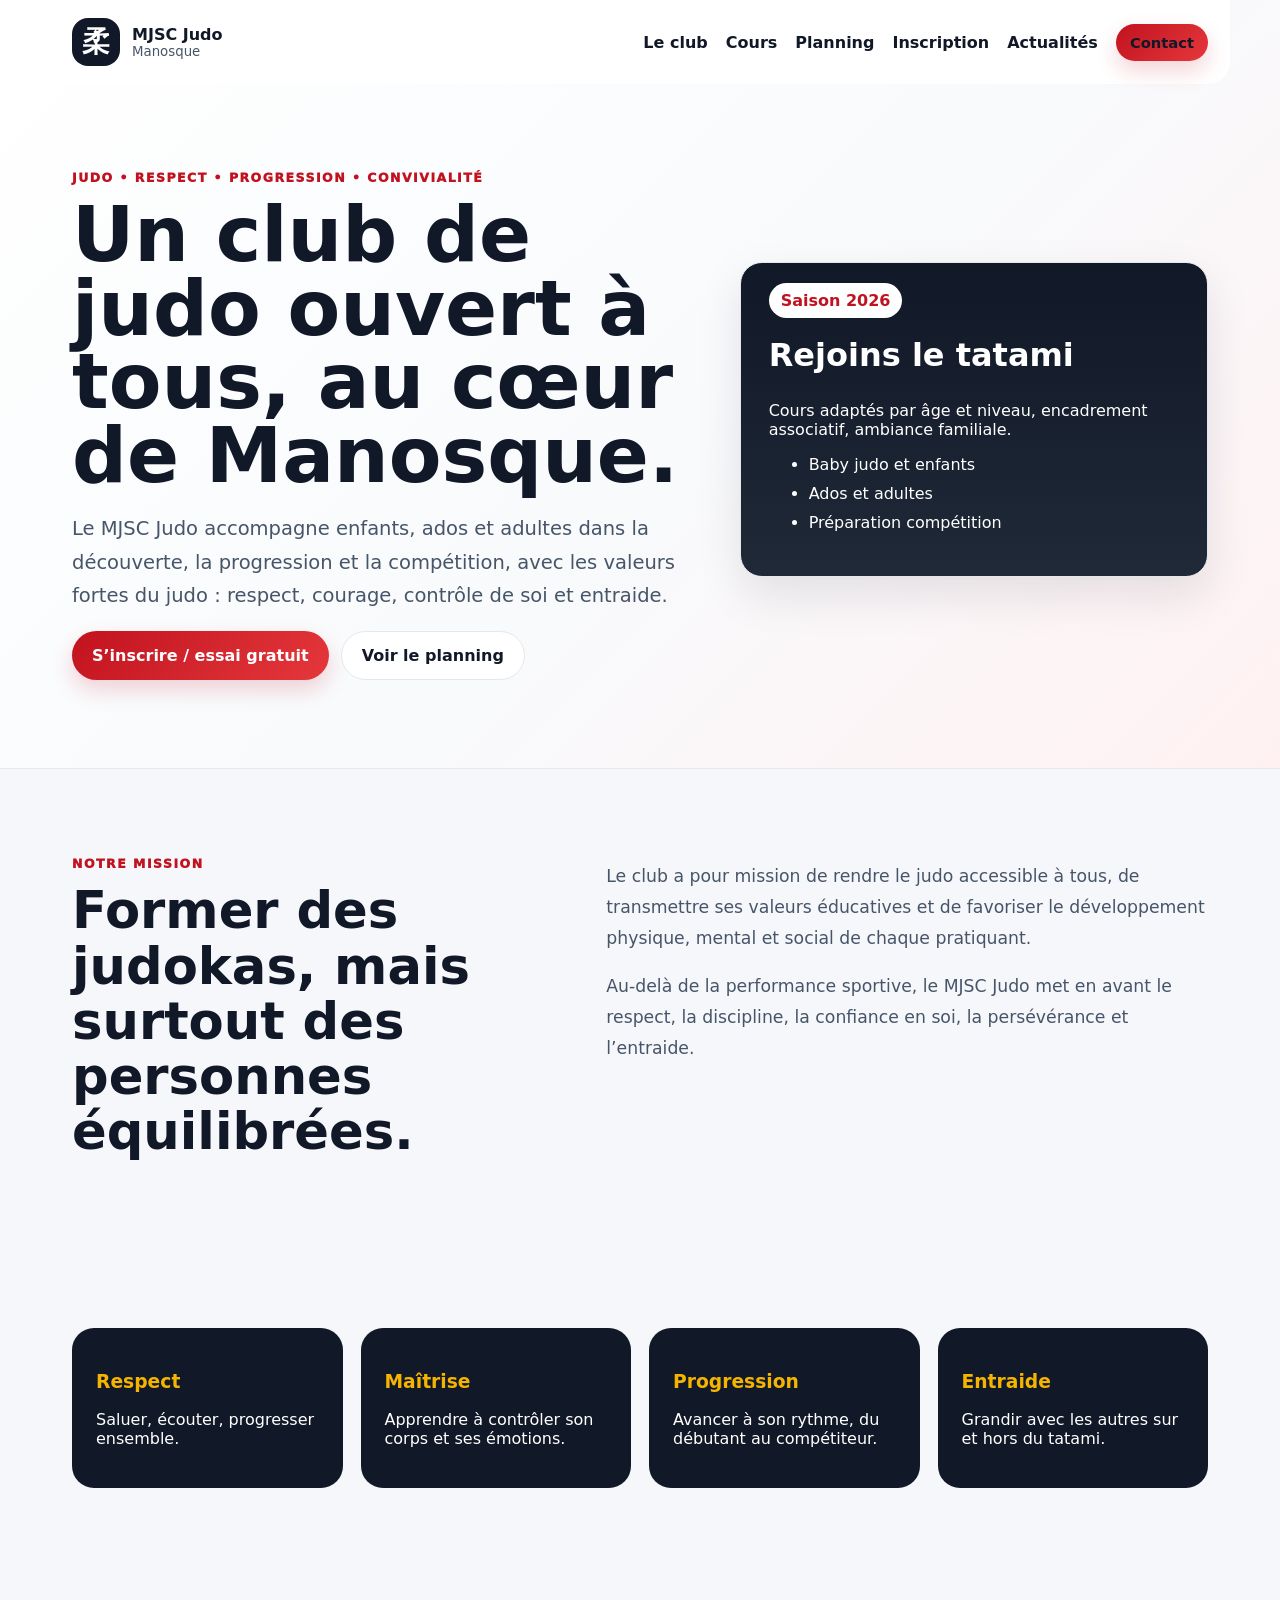
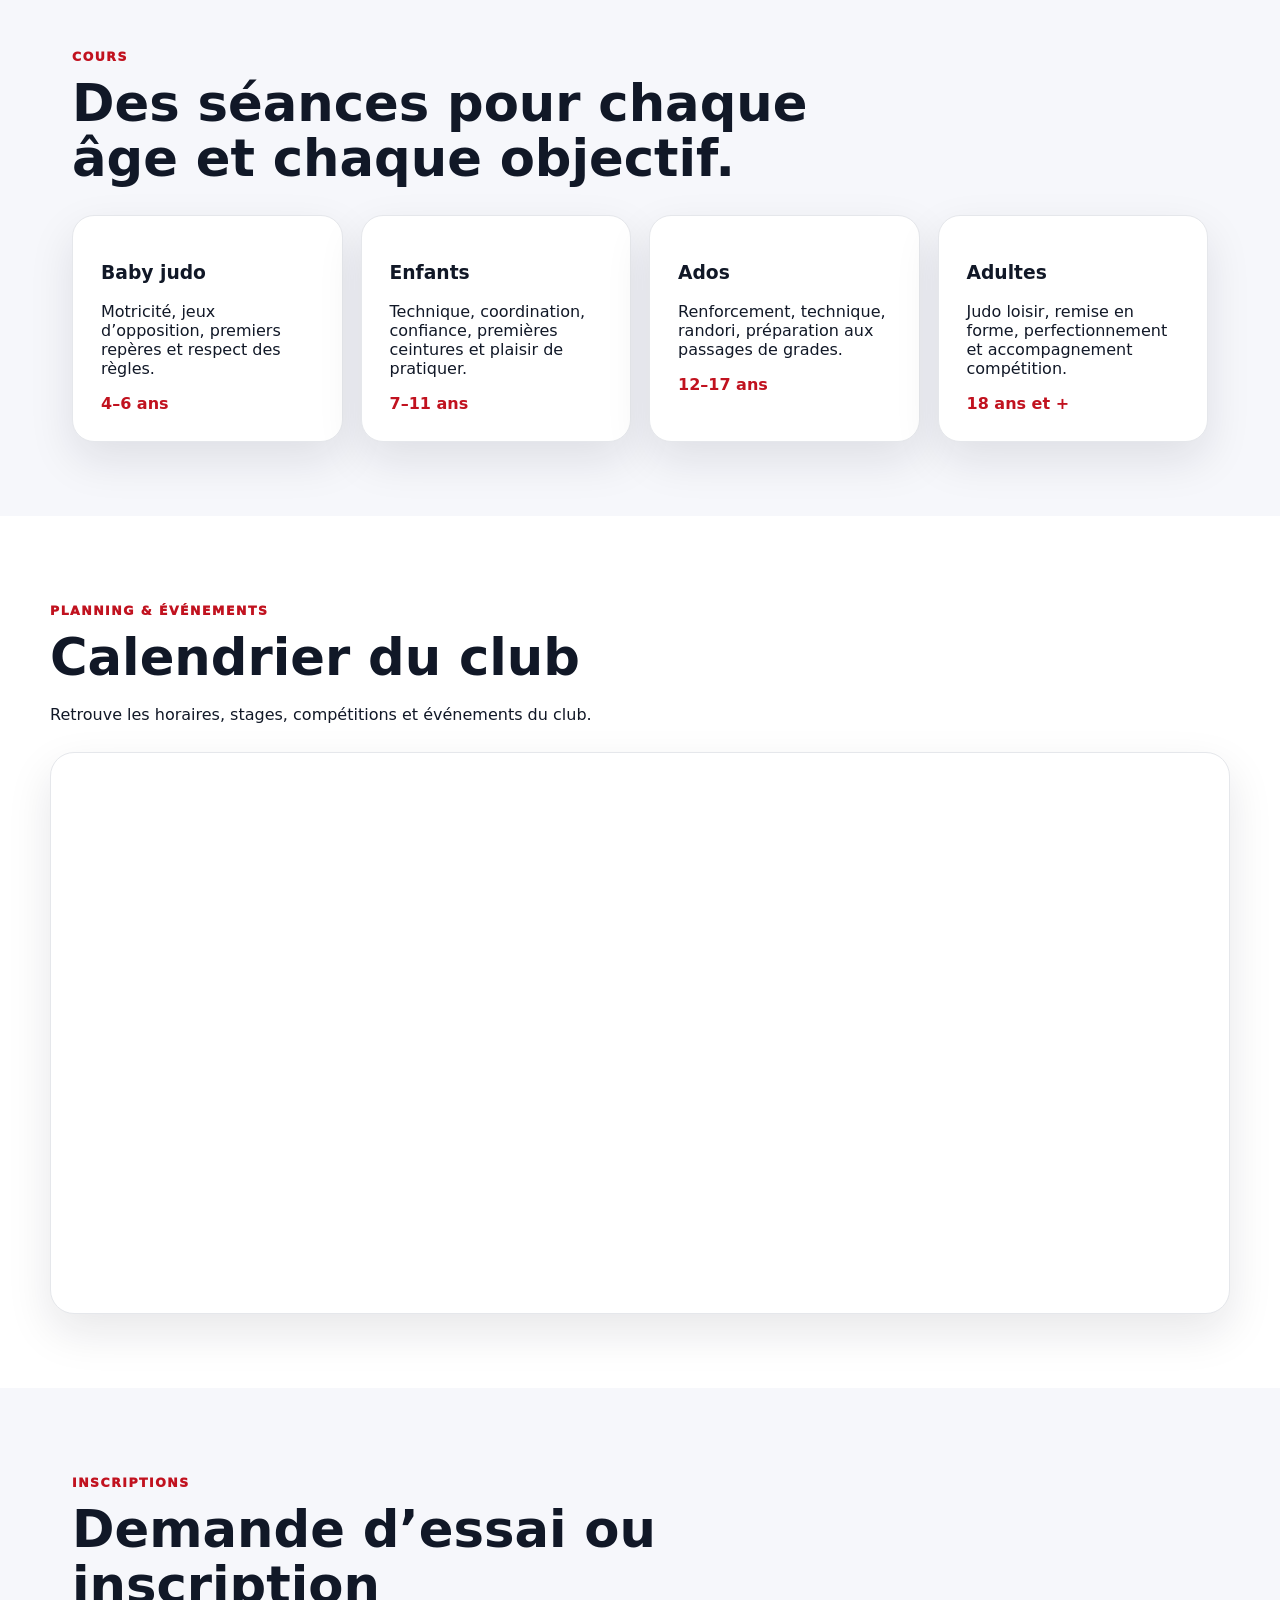
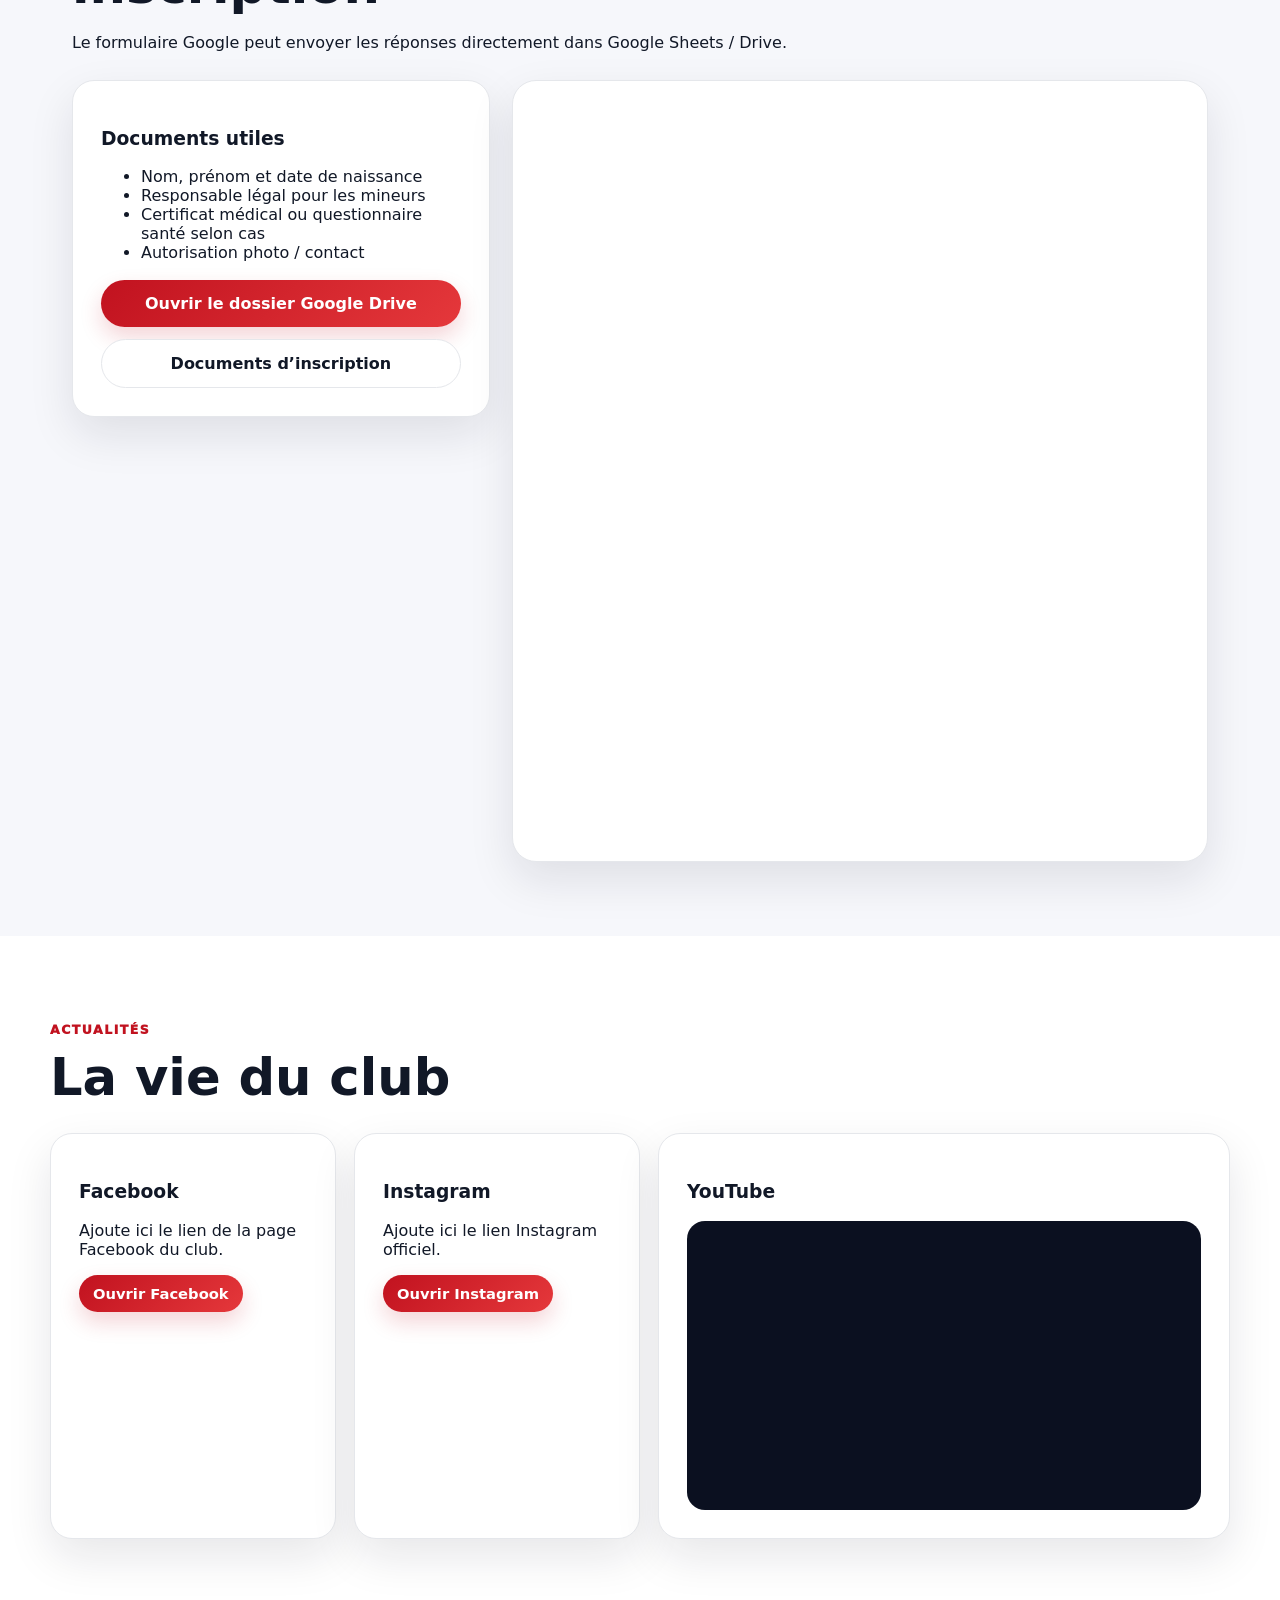
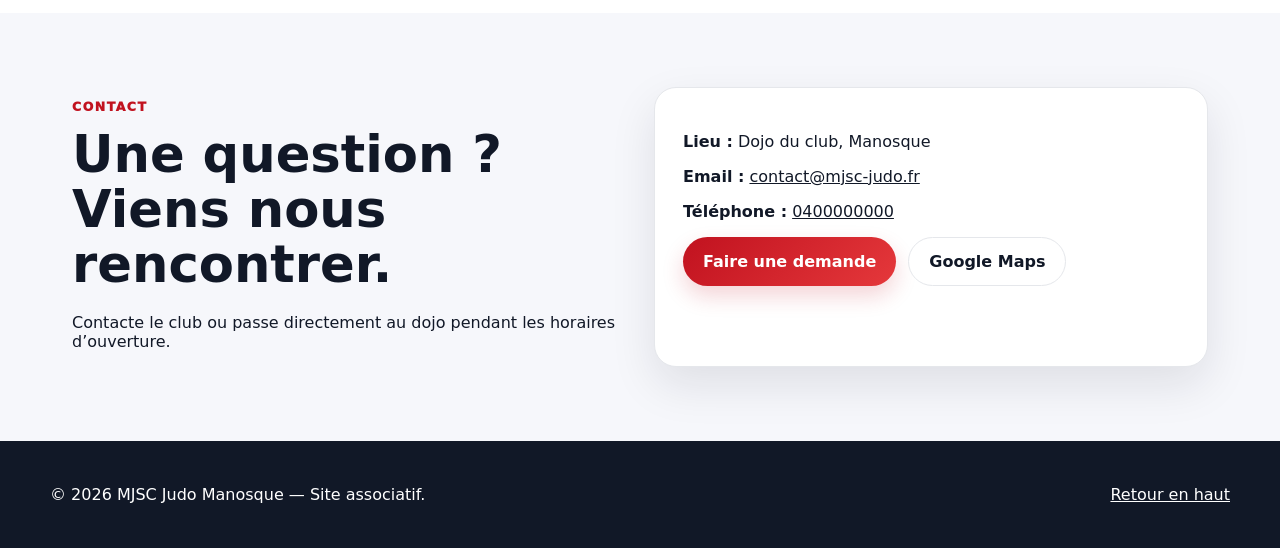
==== index.html @ a03dc59b "Add files via upload" ====
<!doctype html>
<html lang="fr">
<head>
  <meta charset="utf-8" />
  <meta name="viewport" content="width=device-width, initial-scale=1" />
  <title>MJSC Judo Manosque — Club de judo</title>
  <meta name="description" content="Club de judo à Manosque : cours enfants, ados, adultes, valeurs du judo, inscriptions, calendrier, actualités et contact." />
  <meta name="theme-color" content="#111827" />
  <link rel="stylesheet" href="styles.css" />
</head>
<body>
  <header class="site-header" id="top">
    <nav class="nav" aria-label="Navigation principale">
      <a class="brand" href="#top" aria-label="Accueil MJSC Judo">
        <span class="brand-mark">柔</span>
        <span><strong>MJSC Judo</strong><small>Manosque</small></span>
      </a>
      <button class="nav-toggle" aria-expanded="false" aria-controls="menu">☰</button>
      <div class="menu" id="menu">
        <a href="#club">Le club</a>
        <a href="#cours">Cours</a>
        <a href="#planning">Planning</a>
        <a href="#inscription">Inscription</a>
        <a href="#actualites">Actualités</a>
        <a href="#contact" class="btn small">Contact</a>
      </div>
    </nav>

    <section class="hero">
      <div class="hero-content">
        <p class="eyebrow">Judo • Respect • Progression • Convivialité</p>
        <h1>Un club de judo ouvert à tous, au cœur de Manosque.</h1>
        <p class="lead">Le MJSC Judo accompagne enfants, ados et adultes dans la découverte, la progression et la compétition, avec les valeurs fortes du judo : respect, courage, contrôle de soi et entraide.</p>
        <div class="actions">
          <a class="btn" href="#inscription">S’inscrire / essai gratuit</a>
          <a class="btn ghost" href="#planning">Voir le planning</a>
        </div>
      </div>
      <div class="hero-card">
        <span class="badge">Saison 2026</span>
        <h2>Rejoins le tatami</h2>
        <p>Cours adaptés par âge et niveau, encadrement associatif, ambiance familiale.</p>
        <ul>
          <li>Baby judo et enfants</li>
          <li>Ados et adultes</li>
          <li>Préparation compétition</li>
        </ul>
      </div>
    </section>
  </header>

  <main>
    <section class="section split" id="club">
      <div>
        <p class="eyebrow">Notre mission</p>
        <h2>Former des judokas, mais surtout des personnes équilibrées.</h2>
      </div>
      <div class="text-block">
        <p>Le club a pour mission de rendre le judo accessible à tous, de transmettre ses valeurs éducatives et de favoriser le développement physique, mental et social de chaque pratiquant.</p>
        <p>Au-delà de la performance sportive, le MJSC Judo met en avant le respect, la discipline, la confiance en soi, la persévérance et l’entraide.</p>
      </div>
    </section>

    <section class="section values">
      <article><h3>Respect</h3><p>Saluer, écouter, progresser ensemble.</p></article>
      <article><h3>Maîtrise</h3><p>Apprendre à contrôler son corps et ses émotions.</p></article>
      <article><h3>Progression</h3><p>Avancer à son rythme, du débutant au compétiteur.</p></article>
      <article><h3>Entraide</h3><p>Grandir avec les autres sur et hors du tatami.</p></article>
    </section>

    <section class="section" id="cours">
      <div class="section-heading">
        <p class="eyebrow">Cours</p>
        <h2>Des séances pour chaque âge et chaque objectif.</h2>
      </div>
      <div class="cards">
        <article class="card"><h3>Baby judo</h3><p>Motricité, jeux d’opposition, premiers repères et respect des règles.</p><strong>4–6 ans</strong></article>
        <article class="card"><h3>Enfants</h3><p>Technique, coordination, confiance, premières ceintures et plaisir de pratiquer.</p><strong>7–11 ans</strong></article>
        <article class="card"><h3>Ados</h3><p>Renforcement, technique, randori, préparation aux passages de grades.</p><strong>12–17 ans</strong></article>
        <article class="card"><h3>Adultes</h3><p>Judo loisir, remise en forme, perfectionnement et accompagnement compétition.</p><strong>18 ans et +</strong></article>
      </div>
    </section>

    <section class="section calendar" id="planning">
      <div class="section-heading">
        <p class="eyebrow">Planning & événements</p>
        <h2>Calendrier du club</h2>
        <p>Retrouve les horaires, stages, compétitions et événements du club.</p>
      </div>
      <div class="embed-box" id="calendarEmbed"></div>
    </section>

    <section class="section" id="inscription">
      <div class="section-heading">
        <p class="eyebrow">Inscriptions</p>
        <h2>Demande d’essai ou inscription</h2>
        <p>Le formulaire Google peut envoyer les réponses directement dans Google Sheets / Drive.</p>
      </div>
      <div class="form-grid">
        <div class="info-panel">
          <h3>Documents utiles</h3>
          <ul>
            <li>Nom, prénom et date de naissance</li>
            <li>Responsable légal pour les mineurs</li>
            <li>Certificat médical ou questionnaire santé selon cas</li>
            <li>Autorisation photo / contact</li>
          </ul>
          <div class="stack"><a class="btn" id="driveFolderLink" href="#" target="_blank" rel="noopener">Ouvrir le dossier Google Drive</a><a class="btn ghost" id="driveFolderLink2" href="#" target="_blank" rel="noopener">Documents d’inscription</a></div>
        </div>
        <div class="embed-box tall" id="formEmbed"></div>
      </div>
    </section>

    <section class="section social" id="actualites">
      <div class="section-heading">
        <p class="eyebrow">Actualités</p>
        <h2>La vie du club</h2>
      </div>
      <div class="social-grid">
        <article class="social-card"><h3>Facebook</h3><p>Ajoute ici le lien de la page Facebook du club.</p><a id="facebookLink" class="btn small" href="#" target="_blank" rel="noopener">Ouvrir Facebook</a></article>
        <article class="social-card"><h3>Instagram</h3><p>Ajoute ici le lien Instagram officiel.</p><a id="instagramLink" class="btn small" href="#" target="_blank" rel="noopener">Ouvrir Instagram</a></article>
        <article class="social-card video"><h3>YouTube</h3><div class="video-frame" id="youtubeEmbed"></div></article>
      </div>
    </section>

    <section class="section contact" id="contact">
      <div>
        <p class="eyebrow">Contact</p>
        <h2>Une question ? Viens nous rencontrer.</h2>
        <p>Contacte le club ou passe directement au dojo pendant les horaires d’ouverture.</p>
      </div>
      <div class="contact-card">
        <p><strong>Lieu :</strong> <span id="clubAddress">Dojo à Manosque</span></p>
        <p><strong>Email :</strong> <a id="clubEmail" href="mailto:contact@example.com">contact@example.com</a></p>
        <p><strong>Téléphone :</strong> <a id="clubPhone" href="tel:+33000000000">00 00 00 00 00</a></p>
        <div class="actions"><a class="btn" href="#inscription">Faire une demande</a><a class="btn ghost" id="mapsLink" href="#" target="_blank" rel="noopener">Google Maps</a></div>
      </div>
    </section>
  </main>

  <footer class="footer">
    <p>© <span id="year"></span> MJSC Judo Manosque — Site associatif.</p>
    <a href="#top">Retour en haut</a>
  </footer>

  <script src="config.js"></script>
  <script src="app.js"></script>
</body>
</html>
---- styles.css ----
:root{
  --bg:#f6f7fb;--dark:#111827;--dark2:#1f2937;--text:#111827;--muted:#475569;--line:#e5e7eb;--white:#fff;--red:#c1121f;--red2:#e5383b;--gold:#f4b400;--radius:22px;--shadow:0 18px 45px rgba(15,23,42,.10);--max:1180px
}
*{box-sizing:border-box}html{scroll-behavior:smooth}body{margin:0;font-family:Inter,system-ui,-apple-system,Segoe UI,Roboto,Arial,sans-serif;background:var(--bg);color:var(--text)}a{color:inherit}.site-header{background:linear-gradient(135deg,#fff 0%,#f8fafc 55%,#fff1f2 100%);border-bottom:1px solid var(--line)}.nav{position:sticky;top:0;z-index:10;display:flex;align-items:center;justify-content:space-between;max-width:var(--max);margin:auto;padding:18px 22px;background:rgba(255,255,255,.92);backdrop-filter:blur(12px);border-radius:0 0 22px 22px}.brand{display:flex;gap:12px;align-items:center;text-decoration:none;color:var(--dark)}.brand-mark{display:grid;place-items:center;width:48px;height:48px;border-radius:16px;background:var(--dark);color:white;font-size:28px;font-weight:900}.brand small{display:block;color:var(--muted)}.menu{display:flex;gap:18px;align-items:center}.menu a{text-decoration:none;color:var(--dark);font-weight:800}.nav-toggle{display:none;background:transparent;border:0;color:var(--dark);font-size:30px}.btn{display:inline-flex;align-items:center;justify-content:center;padding:14px 20px;border-radius:999px;background:linear-gradient(135deg,var(--red),var(--red2));color:white;text-decoration:none;font-weight:900;border:0;box-shadow:0 10px 22px rgba(193,18,31,.18)}.btn.ghost{background:white;color:var(--dark);box-shadow:none;border:1px solid var(--line)}.btn.small{padding:10px 14px;font-size:.92rem}.hero{max-width:var(--max);margin:auto;display:grid;grid-template-columns:1.15fr .85fr;gap:34px;align-items:center;padding:74px 22px 88px}.eyebrow{color:var(--red);font-weight:950;text-transform:uppercase;letter-spacing:.12em;font-size:.78rem}.hero h1{font-size:clamp(3rem,6vw,5.4rem);line-height:.96;margin:12px 0;color:var(--dark)}.lead{font-size:1.22rem;color:var(--muted);max-width:760px;line-height:1.7}.actions{display:flex;gap:12px;flex-wrap:wrap}.hero-card,.card,.social-card,.contact-card,.info-panel{background:var(--white);color:var(--dark);border:1px solid var(--line);border-radius:var(--radius);padding:28px;box-shadow:var(--shadow)}.hero-card{background:linear-gradient(180deg,#111827,#1f2937);color:white}.badge{background:white;color:var(--red);padding:8px 12px;border-radius:999px;font-weight:900}.hero-card h2{font-size:2rem}.hero-card li{margin:10px 0}.section{max-width:var(--max);margin:0 auto;padding:74px 22px;color:var(--dark)}.split{display:grid;grid-template-columns:.9fr 1.1fr;gap:42px}.section h2{font-size:clamp(2rem,4vw,3.3rem);line-height:1.08;margin:10px 0 20px;color:var(--dark)}.text-block{font-size:1.08rem;line-height:1.8;color:var(--muted)}.values,.cards,.social-grid{display:grid;grid-template-columns:repeat(4,1fr);gap:18px}.values article{background:var(--dark);color:white;border-radius:22px;padding:24px;min-height:150px}.values h3{color:var(--gold)}.section-heading{max-width:820px;margin-bottom:28px}.card strong{color:var(--red)}.calendar,.social{max-width:none;background:white}.calendar>.section-heading,.calendar>.embed-box,.social>.section-heading,.social>.social-grid{max-width:var(--max);margin-left:auto;margin-right:auto}.embed-box{background:white;border:1px solid var(--line);border-radius:24px;overflow:hidden;min-height:560px;box-shadow:var(--shadow)}.embed-box iframe{display:block;width:100%;height:560px;border:0}.embed-box.tall iframe{height:780px}.form-grid{display:grid;grid-template-columns:.75fr 1.25fr;gap:22px}.info-panel{height:max-content}.info-panel .stack{display:flex;flex-direction:column;gap:12px;margin-top:18px}.social-grid{grid-template-columns:1fr 1fr 2fr}.video-frame{position:relative;padding-top:56.25%;border-radius:18px;overflow:hidden;background:#0b1020}.video-frame iframe{position:absolute;inset:0;width:100%;height:100%;border:0}.contact{display:grid;grid-template-columns:1fr 1fr;gap:28px}.footer{display:flex;justify-content:space-between;gap:16px;align-items:center;padding:28px max(22px,calc((100vw - var(--max))/2));background:var(--dark);color:white}code{background:#e2e8f0;padding:2px 6px;border-radius:8px}.placeholder{padding:34px;color:var(--muted)}
@media(max-width:980px){.values,.cards{grid-template-columns:repeat(2,1fr)}.hero,.split,.form-grid,.contact{grid-template-columns:1fr}.social-grid{grid-template-columns:1fr 1fr}.social-card.video{grid-column:1/-1}.hero{padding-top:44px}.embed-box iframe{height:620px}.embed-box.tall iframe{height:760px}}
@media(max-width:650px){.nav{align-items:flex-start;border-radius:0}.nav-toggle{display:block}.menu{display:none;position:absolute;left:16px;right:16px;top:78px;background:white;border:1px solid var(--line);padding:18px;border-radius:18px;flex-direction:column;align-items:flex-start;box-shadow:var(--shadow)}.menu.open{display:flex}.hero h1{font-size:2.5rem}.lead{font-size:1.05rem}.values,.cards,.social-grid{grid-template-columns:1fr}.section{padding:54px 18px}.hero{padding:42px 18px 58px}.footer{flex-direction:column;align-items:flex-start}.embed-box,.embed-box iframe{min-height:560px}.embed-box.tall iframe{height:680px}}
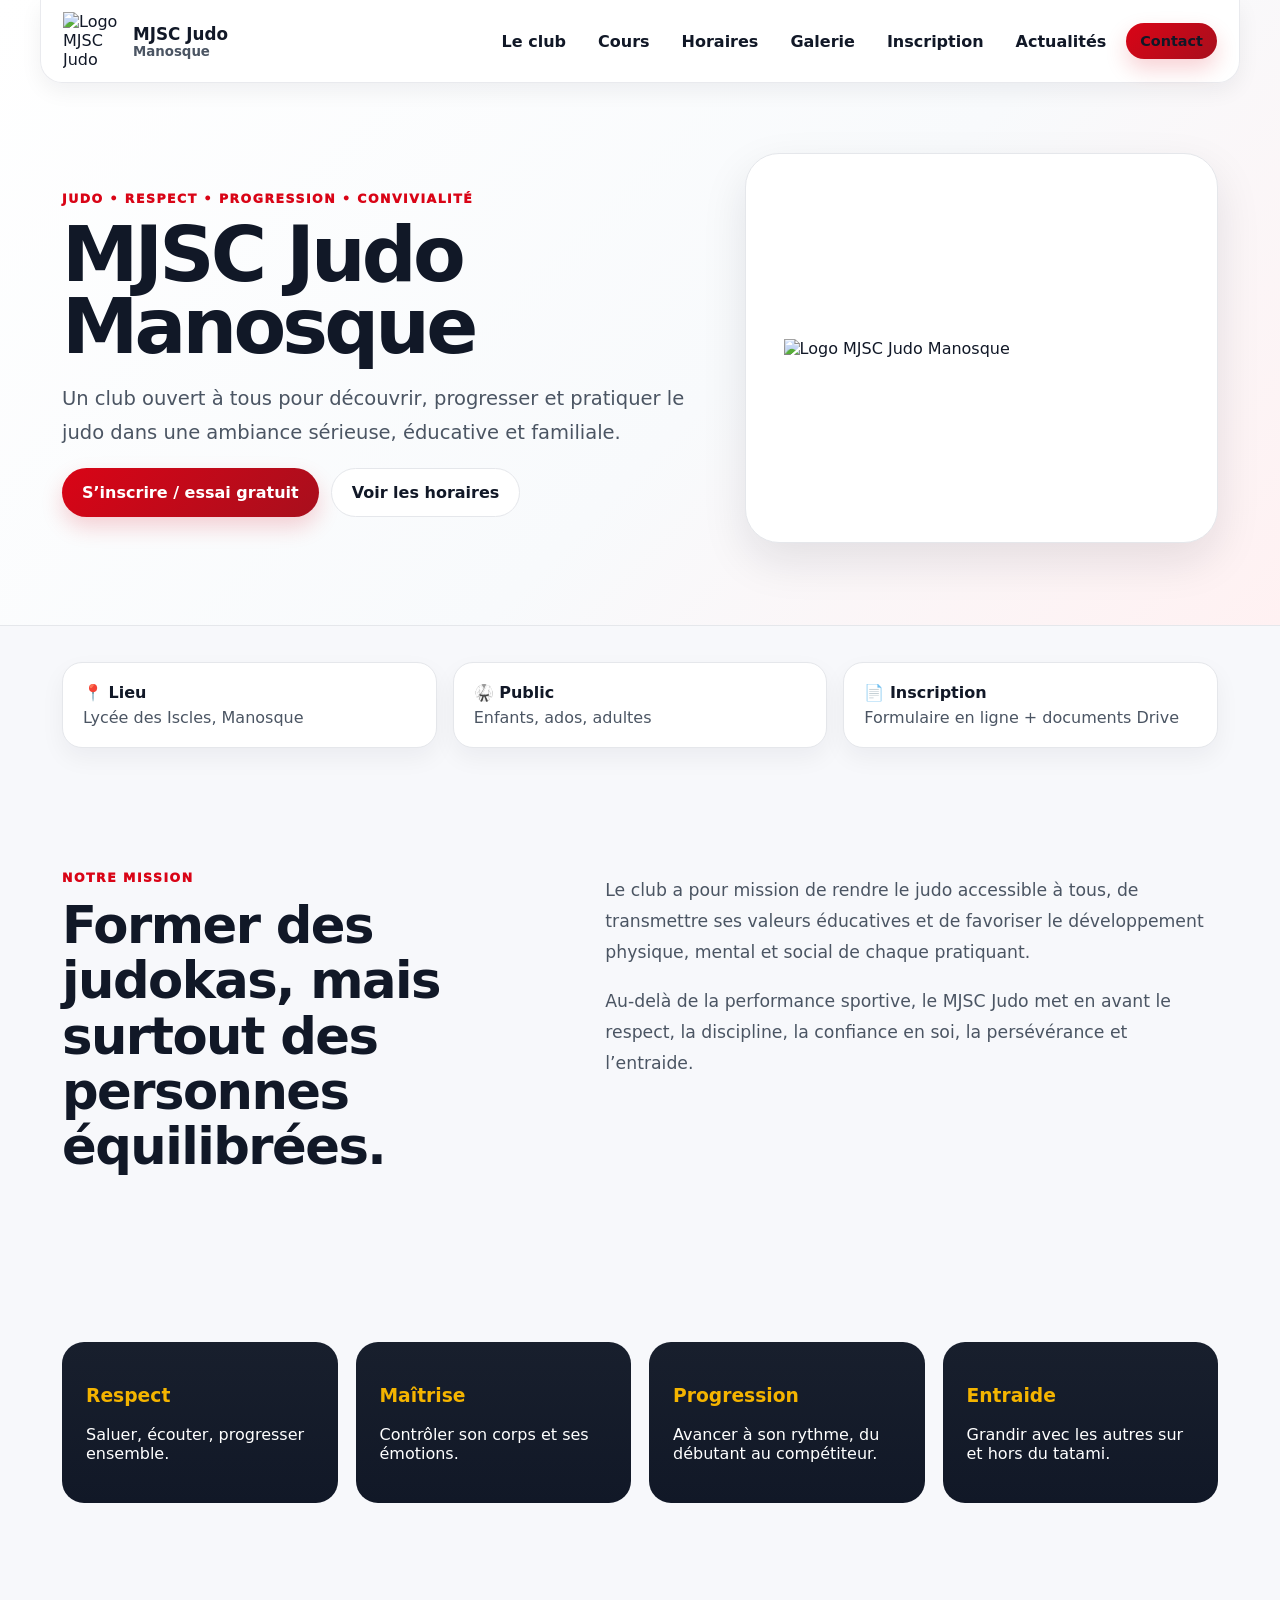
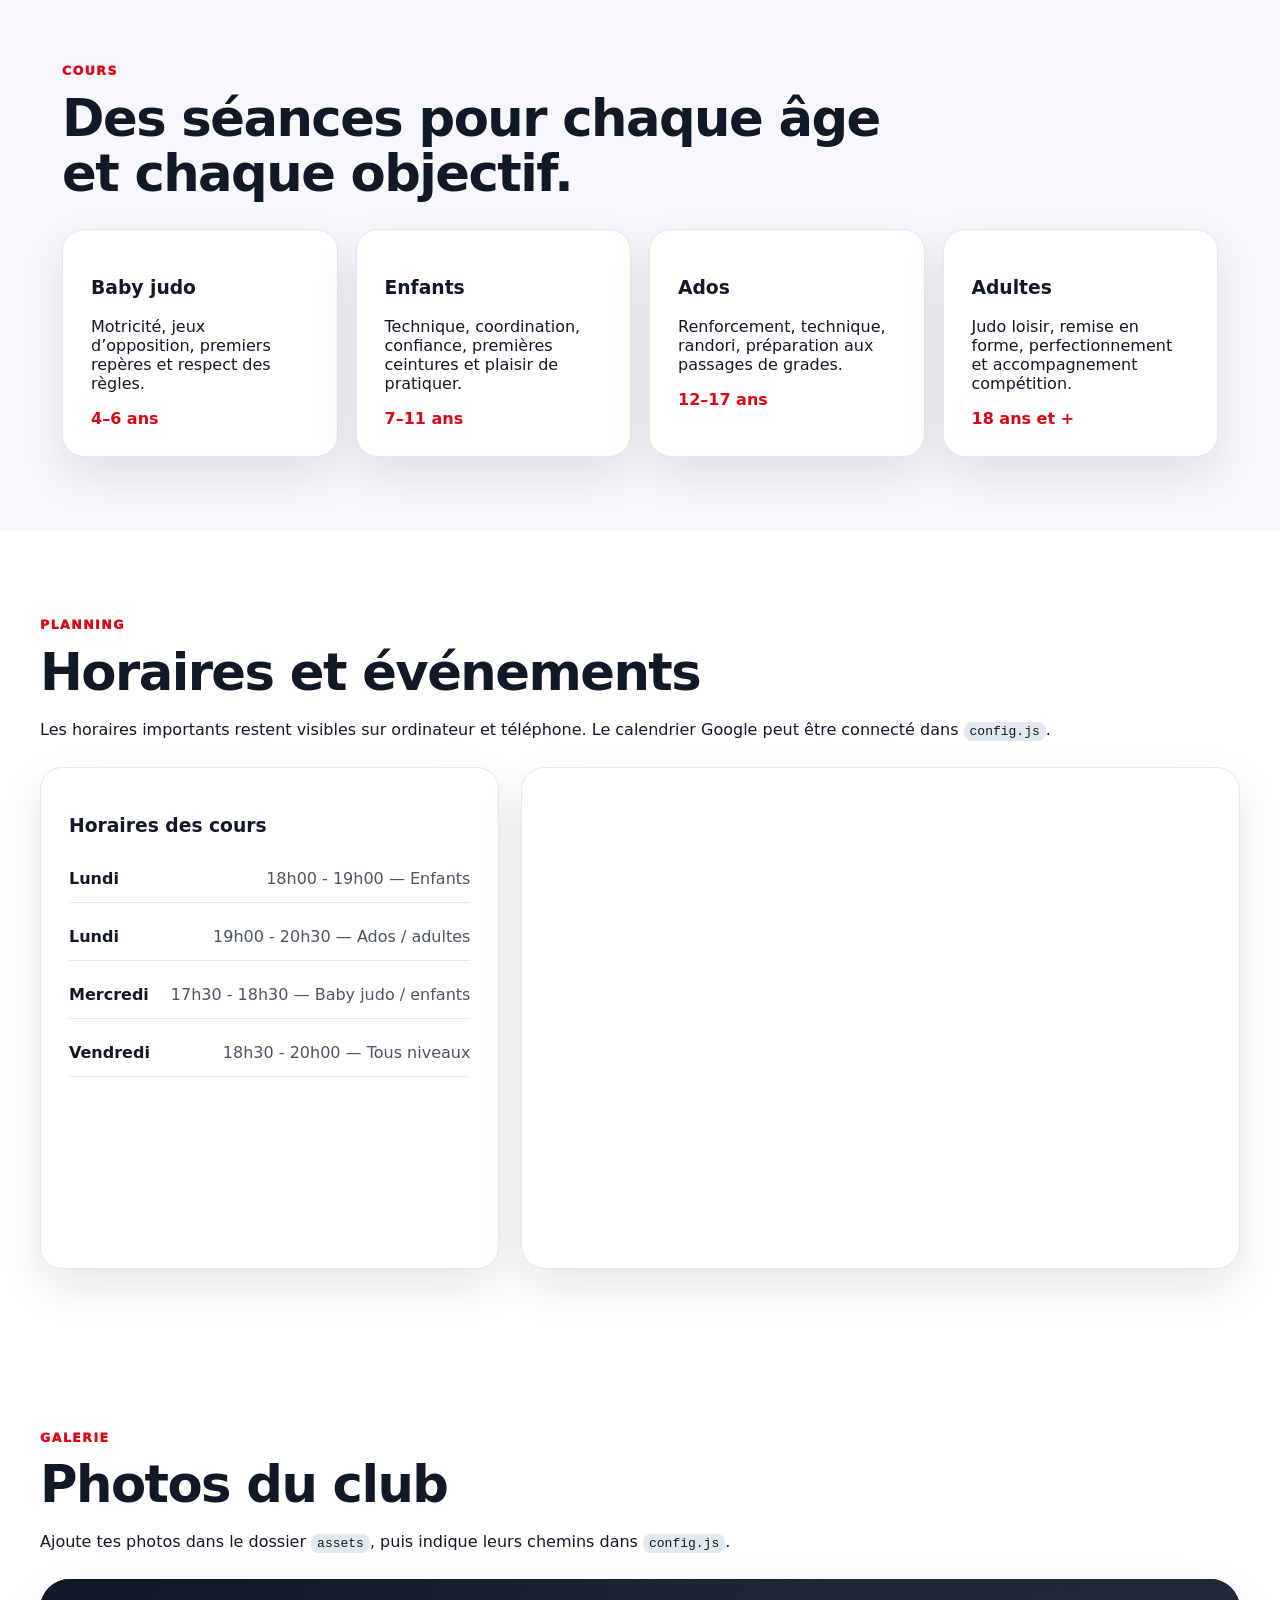
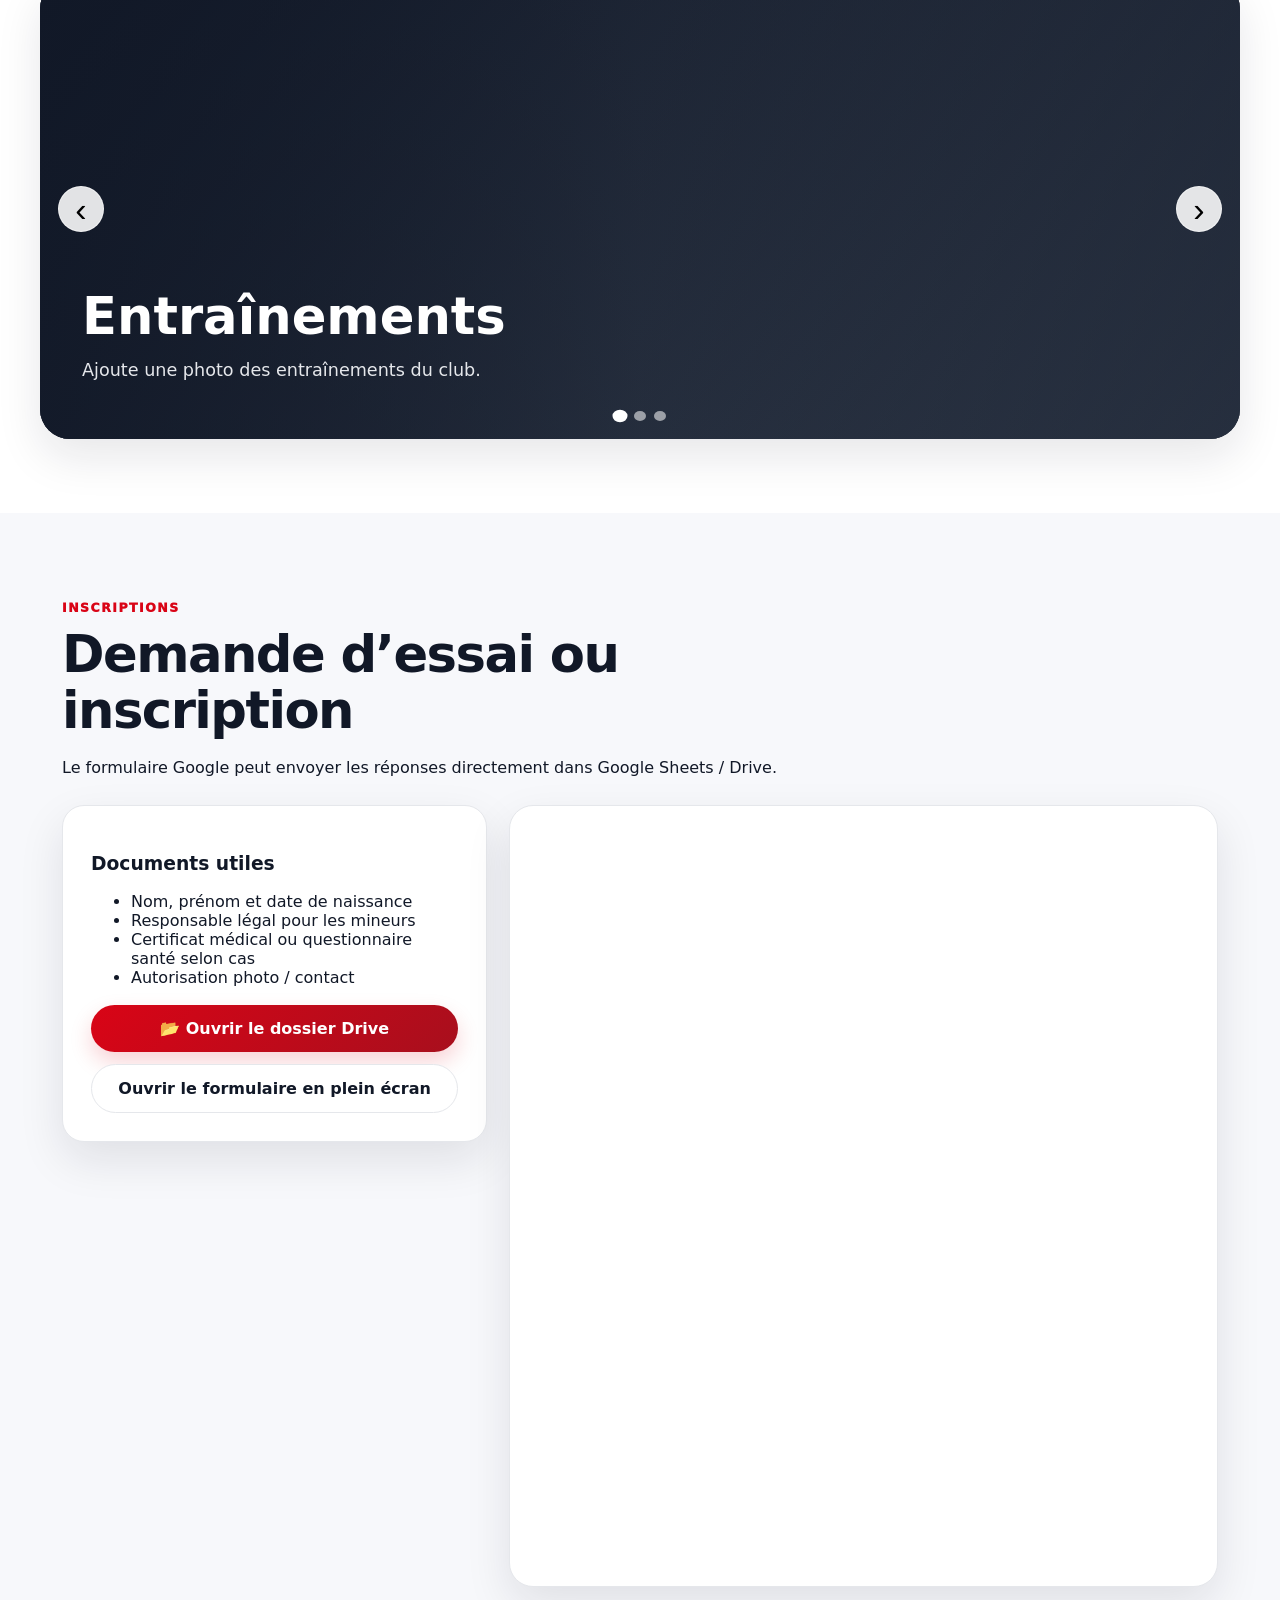
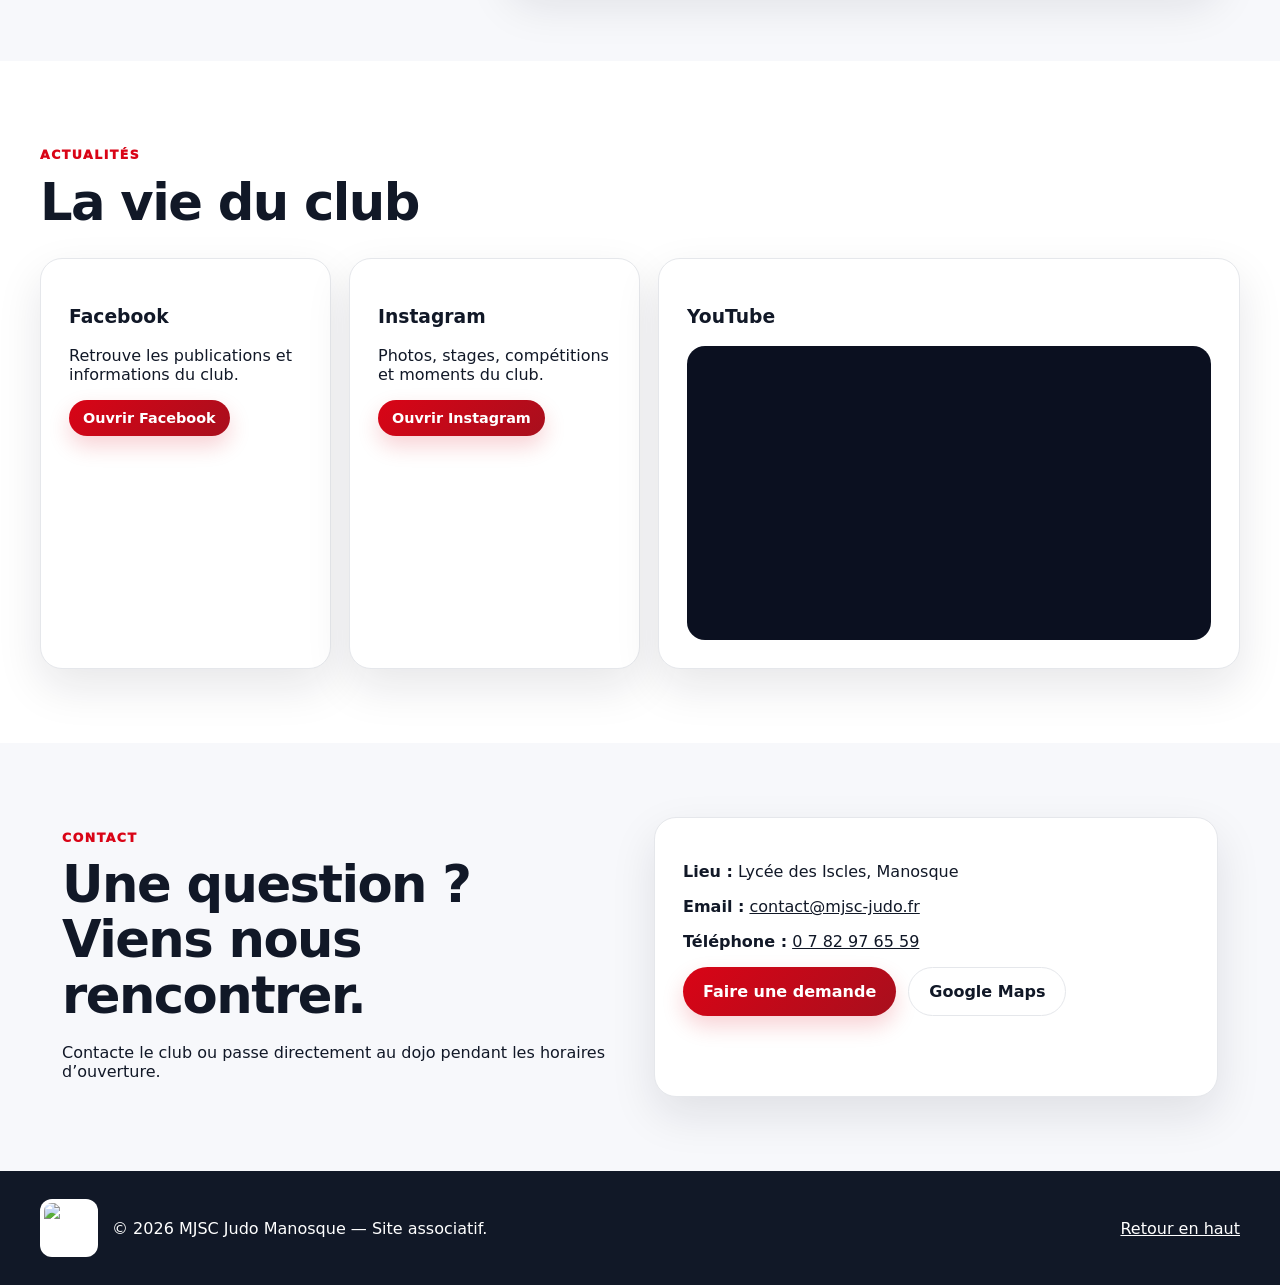
==== commit 4f3691ad: "Add files via upload" ====
--- a/index.html
+++ b/index.html
@@ -5,21 +5,23 @@
   <meta name="viewport" content="width=device-width, initial-scale=1" />
   <title>MJSC Judo Manosque — Club de judo</title>
   <meta name="description" content="Club de judo à Manosque : cours enfants, ados, adultes, valeurs du judo, inscriptions, calendrier, actualités et contact." />
-  <meta name="theme-color" content="#111827" />
+  <meta name="theme-color" content="#ffffff" />
+  <link rel="icon" href="assets/favicon.png" />
   <link rel="stylesheet" href="styles.css" />
 </head>
 <body>
   <header class="site-header" id="top">
     <nav class="nav" aria-label="Navigation principale">
       <a class="brand" href="#top" aria-label="Accueil MJSC Judo">
-        <span class="brand-mark">柔</span>
+        <img class="brand-logo" src="assets/logo-mjsc.png" alt="Logo MJSC Judo Manosque" />
         <span><strong>MJSC Judo</strong><small>Manosque</small></span>
       </a>
       <button class="nav-toggle" aria-expanded="false" aria-controls="menu">☰</button>
       <div class="menu" id="menu">
         <a href="#club">Le club</a>
         <a href="#cours">Cours</a>
-        <a href="#planning">Planning</a>
+        <a href="#planning">Horaires</a>
+        <a href="#galerie">Galerie</a>
         <a href="#inscription">Inscription</a>
         <a href="#actualites">Actualités</a>
         <a href="#contact" class="btn small">Contact</a>
@@ -29,27 +31,26 @@
     <section class="hero">
       <div class="hero-content">
         <p class="eyebrow">Judo • Respect • Progression • Convivialité</p>
-        <h1>Un club de judo ouvert à tous, au cœur de Manosque.</h1>
-        <p class="lead">Le MJSC Judo accompagne enfants, ados et adultes dans la découverte, la progression et la compétition, avec les valeurs fortes du judo : respect, courage, contrôle de soi et entraide.</p>
+        <h1>MJSC Judo Manosque</h1>
+        <p class="lead">Un club ouvert à tous pour découvrir, progresser et pratiquer le judo dans une ambiance sérieuse, éducative et familiale.</p>
         <div class="actions">
           <a class="btn" href="#inscription">S’inscrire / essai gratuit</a>
-          <a class="btn ghost" href="#planning">Voir le planning</a>
+          <a class="btn ghost" href="#planning">Voir les horaires</a>
         </div>
       </div>
-      <div class="hero-card">
-        <span class="badge">Saison 2026</span>
-        <h2>Rejoins le tatami</h2>
-        <p>Cours adaptés par âge et niveau, encadrement associatif, ambiance familiale.</p>
-        <ul>
-          <li>Baby judo et enfants</li>
-          <li>Ados et adultes</li>
-          <li>Préparation compétition</li>
-        </ul>
+      <div class="hero-logo-card">
+        <img src="assets/logo-mjsc.png" alt="Logo MJSC Judo Manosque" />
       </div>
     </section>
   </header>
 
   <main>
+    <section class="section quick-info" aria-label="Informations rapides">
+      <article><strong>📍 Lieu</strong><span id="quickAddress">Lycée des Iscles, Manosque</span></article>
+      <article><strong>🥋 Public</strong><span>Enfants, ados, adultes</span></article>
+      <article><strong>📄 Inscription</strong><span>Formulaire en ligne + documents Drive</span></article>
+    </section>
+
     <section class="section split" id="club">
       <div>
         <p class="eyebrow">Notre mission</p>
@@ -63,7 +64,7 @@
 
     <section class="section values">
       <article><h3>Respect</h3><p>Saluer, écouter, progresser ensemble.</p></article>
-      <article><h3>Maîtrise</h3><p>Apprendre à contrôler son corps et ses émotions.</p></article>
+      <article><h3>Maîtrise</h3><p>Contrôler son corps et ses émotions.</p></article>
       <article><h3>Progression</h3><p>Avancer à son rythme, du débutant au compétiteur.</p></article>
       <article><h3>Entraide</h3><p>Grandir avec les autres sur et hors du tatami.</p></article>
     </section>
@@ -83,11 +84,33 @@
 
     <section class="section calendar" id="planning">
       <div class="section-heading">
-        <p class="eyebrow">Planning & événements</p>
-        <h2>Calendrier du club</h2>
-        <p>Retrouve les horaires, stages, compétitions et événements du club.</p>
+        <p class="eyebrow">Planning</p>
+        <h2>Horaires et événements</h2>
+        <p>Les horaires importants restent visibles sur ordinateur et téléphone. Le calendrier Google peut être connecté dans <code>config.js</code>.</p>
       </div>
-      <div class="embed-box" id="calendarEmbed"></div>
+      <div class="planning-grid">
+        <div class="schedule-card">
+          <h3>Horaires des cours</h3>
+          <div class="schedule-table" id="scheduleTable">
+            <div><strong>À compléter</strong><span>Modifie les horaires dans config.js</span></div>
+          </div>
+        </div>
+        <div class="embed-box compact" id="calendarEmbed"></div>
+      </div>
+    </section>
+
+    <section class="section gallery" id="galerie">
+      <div class="section-heading">
+        <p class="eyebrow">Galerie</p>
+        <h2>Photos du club</h2>
+        <p>Ajoute tes photos dans le dossier <code>assets</code>, puis indique leurs chemins dans <code>config.js</code>.</p>
+      </div>
+      <div class="carousel" aria-label="Carrousel photos du club">
+        <button class="carousel-btn prev" type="button" aria-label="Photo précédente">‹</button>
+        <div class="carousel-track" id="carouselTrack"></div>
+        <button class="carousel-btn next" type="button" aria-label="Photo suivante">›</button>
+        <div class="carousel-dots" id="carouselDots"></div>
+      </div>
     </section>
 
     <section class="section" id="inscription">
@@ -105,7 +128,10 @@
             <li>Certificat médical ou questionnaire santé selon cas</li>
             <li>Autorisation photo / contact</li>
           </ul>
-          <div class="stack"><a class="btn" id="driveFolderLink" href="#" target="_blank" rel="noopener">Ouvrir le dossier Google Drive</a><a class="btn ghost" id="driveFolderLink2" href="#" target="_blank" rel="noopener">Documents d’inscription</a></div>
+          <div class="stack">
+            <a class="btn" id="driveFolderLink" href="#" target="_blank" rel="noopener">📂 Ouvrir le dossier Drive</a>
+            <a class="btn ghost" id="formDirectLink" href="#" target="_blank" rel="noopener">Ouvrir le formulaire en plein écran</a>
+          </div>
         </div>
         <div class="embed-box tall" id="formEmbed"></div>
       </div>
@@ -117,8 +143,8 @@
         <h2>La vie du club</h2>
       </div>
       <div class="social-grid">
-        <article class="social-card"><h3>Facebook</h3><p>Ajoute ici le lien de la page Facebook du club.</p><a id="facebookLink" class="btn small" href="#" target="_blank" rel="noopener">Ouvrir Facebook</a></article>
-        <article class="social-card"><h3>Instagram</h3><p>Ajoute ici le lien Instagram officiel.</p><a id="instagramLink" class="btn small" href="#" target="_blank" rel="noopener">Ouvrir Instagram</a></article>
+        <article class="social-card"><h3>Facebook</h3><p>Retrouve les publications et informations du club.</p><a id="facebookLink" class="btn small" href="#" target="_blank" rel="noopener">Ouvrir Facebook</a></article>
+        <article class="social-card"><h3>Instagram</h3><p>Photos, stages, compétitions et moments du club.</p><a id="instagramLink" class="btn small" href="#" target="_blank" rel="noopener">Ouvrir Instagram</a></article>
         <article class="social-card video"><h3>YouTube</h3><div class="video-frame" id="youtubeEmbed"></div></article>
       </div>
     </section>
@@ -138,8 +164,10 @@
     </section>
   </main>
 
+  <button id="backToTop" class="back-to-top" type="button" aria-label="Retour en haut">↑</button>
+
   <footer class="footer">
-    <p>© <span id="year"></span> MJSC Judo Manosque — Site associatif.</p>
+    <div class="footer-brand"><img src="assets/logo-mjsc.png" alt="Logo MJSC Judo Manosque" /><p>© <span id="year"></span> MJSC Judo Manosque — Site associatif.</p></div>
     <a href="#top">Retour en haut</a>
   </footer>
 
--- a/styles.css
+++ b/styles.css
@@ -1,6 +1,8 @@
 :root{
-  --bg:#f6f7fb;--dark:#111827;--dark2:#1f2937;--text:#111827;--muted:#475569;--line:#e5e7eb;--white:#fff;--red:#c1121f;--red2:#e5383b;--gold:#f4b400;--radius:22px;--shadow:0 18px 45px rgba(15,23,42,.10);--max:1180px
+  --bg:#f7f8fb;--paper:#ffffff;--ink:#111827;--muted:#4b5563;--line:#e5e7eb;--red:#d90416;--red-dark:#a80f1d;--gold:#f4b400;--soft:#fff1f2;--radius:22px;--shadow:0 18px 45px rgba(15,23,42,.10);--max:1200px
 }
-*{box-sizing:border-box}html{scroll-behavior:smooth}body{margin:0;font-family:Inter,system-ui,-apple-system,Segoe UI,Roboto,Arial,sans-serif;background:var(--bg);color:var(--text)}a{color:inherit}.site-header{background:linear-gradient(135deg,#fff 0%,#f8fafc 55%,#fff1f2 100%);border-bottom:1px solid var(--line)}.nav{position:sticky;top:0;z-index:10;display:flex;align-items:center;justify-content:space-between;max-width:var(--max);margin:auto;padding:18px 22px;background:rgba(255,255,255,.92);backdrop-filter:blur(12px);border-radius:0 0 22px 22px}.brand{display:flex;gap:12px;align-items:center;text-decoration:none;color:var(--dark)}.brand-mark{display:grid;place-items:center;width:48px;height:48px;border-radius:16px;background:var(--dark);color:white;font-size:28px;font-weight:900}.brand small{display:block;color:var(--muted)}.menu{display:flex;gap:18px;align-items:center}.menu a{text-decoration:none;color:var(--dark);font-weight:800}.nav-toggle{display:none;background:transparent;border:0;color:var(--dark);font-size:30px}.btn{display:inline-flex;align-items:center;justify-content:center;padding:14px 20px;border-radius:999px;background:linear-gradient(135deg,var(--red),var(--red2));color:white;text-decoration:none;font-weight:900;border:0;box-shadow:0 10px 22px rgba(193,18,31,.18)}.btn.ghost{background:white;color:var(--dark);box-shadow:none;border:1px solid var(--line)}.btn.small{padding:10px 14px;font-size:.92rem}.hero{max-width:var(--max);margin:auto;display:grid;grid-template-columns:1.15fr .85fr;gap:34px;align-items:center;padding:74px 22px 88px}.eyebrow{color:var(--red);font-weight:950;text-transform:uppercase;letter-spacing:.12em;font-size:.78rem}.hero h1{font-size:clamp(3rem,6vw,5.4rem);line-height:.96;margin:12px 0;color:var(--dark)}.lead{font-size:1.22rem;color:var(--muted);max-width:760px;line-height:1.7}.actions{display:flex;gap:12px;flex-wrap:wrap}.hero-card,.card,.social-card,.contact-card,.info-panel{background:var(--white);color:var(--dark);border:1px solid var(--line);border-radius:var(--radius);padding:28px;box-shadow:var(--shadow)}.hero-card{background:linear-gradient(180deg,#111827,#1f2937);color:white}.badge{background:white;color:var(--red);padding:8px 12px;border-radius:999px;font-weight:900}.hero-card h2{font-size:2rem}.hero-card li{margin:10px 0}.section{max-width:var(--max);margin:0 auto;padding:74px 22px;color:var(--dark)}.split{display:grid;grid-template-columns:.9fr 1.1fr;gap:42px}.section h2{font-size:clamp(2rem,4vw,3.3rem);line-height:1.08;margin:10px 0 20px;color:var(--dark)}.text-block{font-size:1.08rem;line-height:1.8;color:var(--muted)}.values,.cards,.social-grid{display:grid;grid-template-columns:repeat(4,1fr);gap:18px}.values article{background:var(--dark);color:white;border-radius:22px;padding:24px;min-height:150px}.values h3{color:var(--gold)}.section-heading{max-width:820px;margin-bottom:28px}.card strong{color:var(--red)}.calendar,.social{max-width:none;background:white}.calendar>.section-heading,.calendar>.embed-box,.social>.section-heading,.social>.social-grid{max-width:var(--max);margin-left:auto;margin-right:auto}.embed-box{background:white;border:1px solid var(--line);border-radius:24px;overflow:hidden;min-height:560px;box-shadow:var(--shadow)}.embed-box iframe{display:block;width:100%;height:560px;border:0}.embed-box.tall iframe{height:780px}.form-grid{display:grid;grid-template-columns:.75fr 1.25fr;gap:22px}.info-panel{height:max-content}.info-panel .stack{display:flex;flex-direction:column;gap:12px;margin-top:18px}.social-grid{grid-template-columns:1fr 1fr 2fr}.video-frame{position:relative;padding-top:56.25%;border-radius:18px;overflow:hidden;background:#0b1020}.video-frame iframe{position:absolute;inset:0;width:100%;height:100%;border:0}.contact{display:grid;grid-template-columns:1fr 1fr;gap:28px}.footer{display:flex;justify-content:space-between;gap:16px;align-items:center;padding:28px max(22px,calc((100vw - var(--max))/2));background:var(--dark);color:white}code{background:#e2e8f0;padding:2px 6px;border-radius:8px}.placeholder{padding:34px;color:var(--muted)}
-@media(max-width:980px){.values,.cards{grid-template-columns:repeat(2,1fr)}.hero,.split,.form-grid,.contact{grid-template-columns:1fr}.social-grid{grid-template-columns:1fr 1fr}.social-card.video{grid-column:1/-1}.hero{padding-top:44px}.embed-box iframe{height:620px}.embed-box.tall iframe{height:760px}}
-@media(max-width:650px){.nav{align-items:flex-start;border-radius:0}.nav-toggle{display:block}.menu{display:none;position:absolute;left:16px;right:16px;top:78px;background:white;border:1px solid var(--line);padding:18px;border-radius:18px;flex-direction:column;align-items:flex-start;box-shadow:var(--shadow)}.menu.open{display:flex}.hero h1{font-size:2.5rem}.lead{font-size:1.05rem}.values,.cards,.social-grid{grid-template-columns:1fr}.section{padding:54px 18px}.hero{padding:42px 18px 58px}.footer{flex-direction:column;align-items:flex-start}.embed-box,.embed-box iframe{min-height:560px}.embed-box.tall iframe{height:680px}}
+*{box-sizing:border-box}html{scroll-behavior:smooth;scroll-padding-top:96px}body{margin:0;font-family:Inter,system-ui,-apple-system,Segoe UI,Roboto,Arial,sans-serif;background:var(--bg);color:var(--ink)}a{color:inherit}.site-header{background:linear-gradient(135deg,#fff 0%,#f8fafc 58%,#fff1f2 100%);border-bottom:1px solid var(--line)}
+.nav{position:sticky;top:0;z-index:50;display:flex;align-items:center;justify-content:space-between;gap:18px;max-width:var(--max);margin:auto;padding:12px 22px;background:rgba(255,255,255,.94);backdrop-filter:blur(14px);border:1px solid rgba(229,231,235,.85);border-top:0;border-radius:0 0 22px 22px;box-shadow:0 8px 22px rgba(15,23,42,.06)}
+.brand{display:flex;gap:12px;align-items:center;text-decoration:none;color:var(--ink);min-width:max-content}.brand-logo{width:58px;height:58px;object-fit:contain}.brand strong{display:block;font-size:1.05rem}.brand small{display:block;color:var(--muted);font-weight:700}.menu{display:flex;gap:8px;align-items:center;flex-wrap:wrap;justify-content:flex-end}.menu a{text-decoration:none;color:var(--ink);font-weight:850;padding:10px 12px;border-radius:999px}.menu a:hover{background:var(--soft);color:var(--red-dark)}.nav-toggle{display:none;background:transparent;border:0;color:var(--ink);font-size:30px}.btn{display:inline-flex;align-items:center;justify-content:center;padding:14px 20px;border-radius:999px;background:linear-gradient(135deg,var(--red),var(--red-dark));color:white;text-decoration:none;font-weight:900;border:0;box-shadow:0 10px 22px rgba(217,4,22,.18);cursor:pointer}.btn.ghost{background:white;color:var(--ink);box-shadow:none;border:1px solid var(--line)}.btn.small{padding:10px 14px;font-size:.9rem}.hero{max-width:var(--max);margin:auto;display:grid;grid-template-columns:1.15fr .85fr;gap:42px;align-items:center;padding:70px 22px 82px}.eyebrow{color:var(--red);font-weight:950;text-transform:uppercase;letter-spacing:.12em;font-size:.78rem}.hero h1{font-size:clamp(3.2rem,6vw,5.7rem);line-height:.94;margin:12px 0;color:var(--ink);letter-spacing:-.05em}.lead{font-size:1.22rem;color:var(--muted);max-width:760px;line-height:1.7}.actions{display:flex;gap:12px;flex-wrap:wrap}.hero-logo-card{background:white;border:1px solid var(--line);border-radius:34px;box-shadow:var(--shadow);padding:38px;display:grid;place-items:center;min-height:390px}.hero-logo-card img{width:min(100%,420px);height:auto;object-fit:contain}.section{max-width:var(--max);margin:0 auto;padding:74px 22px;color:var(--ink)}.quick-info{display:grid;grid-template-columns:repeat(3,1fr);gap:16px;padding-top:36px;padding-bottom:36px}.quick-info article{background:white;border:1px solid var(--line);border-radius:20px;padding:20px;box-shadow:0 10px 25px rgba(15,23,42,.05)}.quick-info strong,.quick-info span{display:block}.quick-info span{margin-top:6px;color:var(--muted)}.split{display:grid;grid-template-columns:.9fr 1.1fr;gap:42px}.section h2{font-size:clamp(2rem,4vw,3.3rem);line-height:1.08;margin:10px 0 20px;color:var(--ink);letter-spacing:-.03em}.text-block{font-size:1.08rem;line-height:1.8;color:var(--muted)}.values,.cards,.social-grid{display:grid;grid-template-columns:repeat(4,1fr);gap:18px}.values article{background:linear-gradient(180deg,#181f2d,#111827);color:white;border-radius:22px;padding:24px;min-height:150px}.values h3{color:var(--gold)}.section-heading{max-width:850px;margin-bottom:28px}.card,.social-card,.contact-card,.info-panel,.schedule-card{background:var(--paper);color:var(--ink);border:1px solid var(--line);border-radius:var(--radius);padding:28px;box-shadow:var(--shadow)}.card strong{color:var(--red)}.calendar,.social,.gallery{max-width:none;background:white}.calendar>.section-heading,.calendar>.planning-grid,.social>.section-heading,.social>.social-grid,.gallery>.section-heading,.gallery>.carousel{max-width:var(--max);margin-left:auto;margin-right:auto}.planning-grid{display:grid;grid-template-columns:.78fr 1.22fr;gap:22px}.schedule-table{display:grid;gap:10px}.schedule-table div{display:flex;justify-content:space-between;gap:18px;padding:14px 0;border-bottom:1px solid var(--line)}.schedule-table span{color:var(--muted);text-align:right}.embed-box{background:white;border:1px solid var(--line);border-radius:24px;overflow:hidden;min-height:500px;box-shadow:var(--shadow)}.embed-box.compact{min-height:500px}.embed-box iframe{display:block;width:100%;height:500px;border:0}.embed-box.tall iframe{height:780px}.form-grid{display:grid;grid-template-columns:.75fr 1.25fr;gap:22px}.info-panel{height:max-content}.info-panel .stack{display:flex;flex-direction:column;gap:12px;margin-top:18px}.carousel{position:relative;border-radius:30px;overflow:hidden;min-height:460px;box-shadow:var(--shadow);background:#111827}.carousel-track{height:460px}.slide{position:absolute;inset:0;opacity:0;transform:scale(1.02);transition:opacity .5s ease,transform .5s ease;background:linear-gradient(135deg,#111827,#374151);display:grid;place-items:end start;padding:42px;color:white}.slide.active{opacity:1;transform:scale(1)}.slide img{position:absolute;inset:0;width:100%;height:100%;object-fit:cover}.slide::after{content:"";position:absolute;inset:0;background:linear-gradient(90deg,rgba(17,24,39,.78),rgba(17,24,39,.18),rgba(17,24,39,.45))}.slide-content{position:relative;z-index:1;max-width:560px}.slide-content h3{font-size:clamp(2rem,4vw,3.5rem);line-height:1;margin:0 0 10px}.slide-content p{font-size:1.1rem;color:#e5e7eb}.carousel-btn{position:absolute;top:50%;transform:translateY(-50%);z-index:3;width:46px;height:46px;border-radius:50%;border:1px solid rgba(255,255,255,.5);background:rgba(255,255,255,.88);font-size:34px;line-height:1;cursor:pointer}.carousel-btn.prev{left:18px}.carousel-btn.next{right:18px}.carousel-dots{position:absolute;left:0;right:0;bottom:18px;z-index:3;display:flex;justify-content:center;gap:8px}.carousel-dots button{width:10px;height:10px;border-radius:50%;border:0;background:rgba(255,255,255,.55);cursor:pointer}.carousel-dots button.active{background:white;transform:scale(1.25)}.social-grid{grid-template-columns:1fr 1fr 2fr}.video-frame{position:relative;padding-top:56.25%;border-radius:18px;overflow:hidden;background:#0b1020}.video-frame iframe{position:absolute;inset:0;width:100%;height:100%;border:0}.contact{display:grid;grid-template-columns:1fr 1fr;gap:28px}.footer{display:flex;justify-content:space-between;gap:16px;align-items:center;padding:28px max(22px,calc((100vw - var(--max))/2));background:#111827;color:white}.footer a{color:white}.footer-brand{display:flex;align-items:center;gap:14px}.footer-brand img{width:58px;height:58px;object-fit:contain;background:white;border-radius:12px;padding:4px}code{background:#e2e8f0;padding:2px 6px;border-radius:8px}.placeholder{padding:34px;color:var(--muted)}.back-to-top{position:fixed;right:22px;bottom:22px;z-index:60;width:48px;height:48px;border-radius:50%;border:0;background:var(--red);color:white;font-size:26px;font-weight:900;box-shadow:0 14px 28px rgba(217,4,22,.28);cursor:pointer;opacity:0;pointer-events:none;transform:translateY(10px);transition:.2s}.back-to-top.show{opacity:1;pointer-events:auto;transform:translateY(0)}
+@media(max-width:1020px){.values,.cards{grid-template-columns:repeat(2,1fr)}.hero,.split,.form-grid,.contact,.planning-grid{grid-template-columns:1fr}.social-grid{grid-template-columns:1fr 1fr}.social-card.video{grid-column:1/-1}.hero{padding-top:44px}.hero-logo-card{min-height:280px}.embed-box iframe{height:620px}.embed-box.tall iframe{height:760px}.quick-info{grid-template-columns:1fr}}
+@media(max-width:720px){html{scroll-padding-top:82px}.nav{align-items:center;border-radius:0;padding:10px 16px}.brand-logo{width:46px;height:46px}.nav-toggle{display:block}.menu{display:none;position:absolute;left:16px;right:16px;top:72px;background:white;border:1px solid var(--line);padding:18px;border-radius:18px;flex-direction:column;align-items:flex-start;box-shadow:var(--shadow)}.menu.open{display:flex}.hero h1{font-size:2.8rem}.lead{font-size:1.05rem}.values,.cards,.social-grid{grid-template-columns:1fr}.section{padding:54px 18px}.hero{padding:42px 18px 58px}.hero-logo-card{padding:24px}.footer{flex-direction:column;align-items:flex-start}.embed-box,.embed-box iframe{min-height:560px}.embed-box.tall iframe{height:680px}.carousel,.carousel-track{min-height:360px;height:360px}.slide{padding:30px 24px 50px}.carousel-btn{width:40px;height:40px;font-size:28px}.carousel-btn.prev{left:10px}.carousel-btn.next{right:10px}.schedule-table div{display:block}.schedule-table span{text-align:left;display:block;margin-top:4px}}
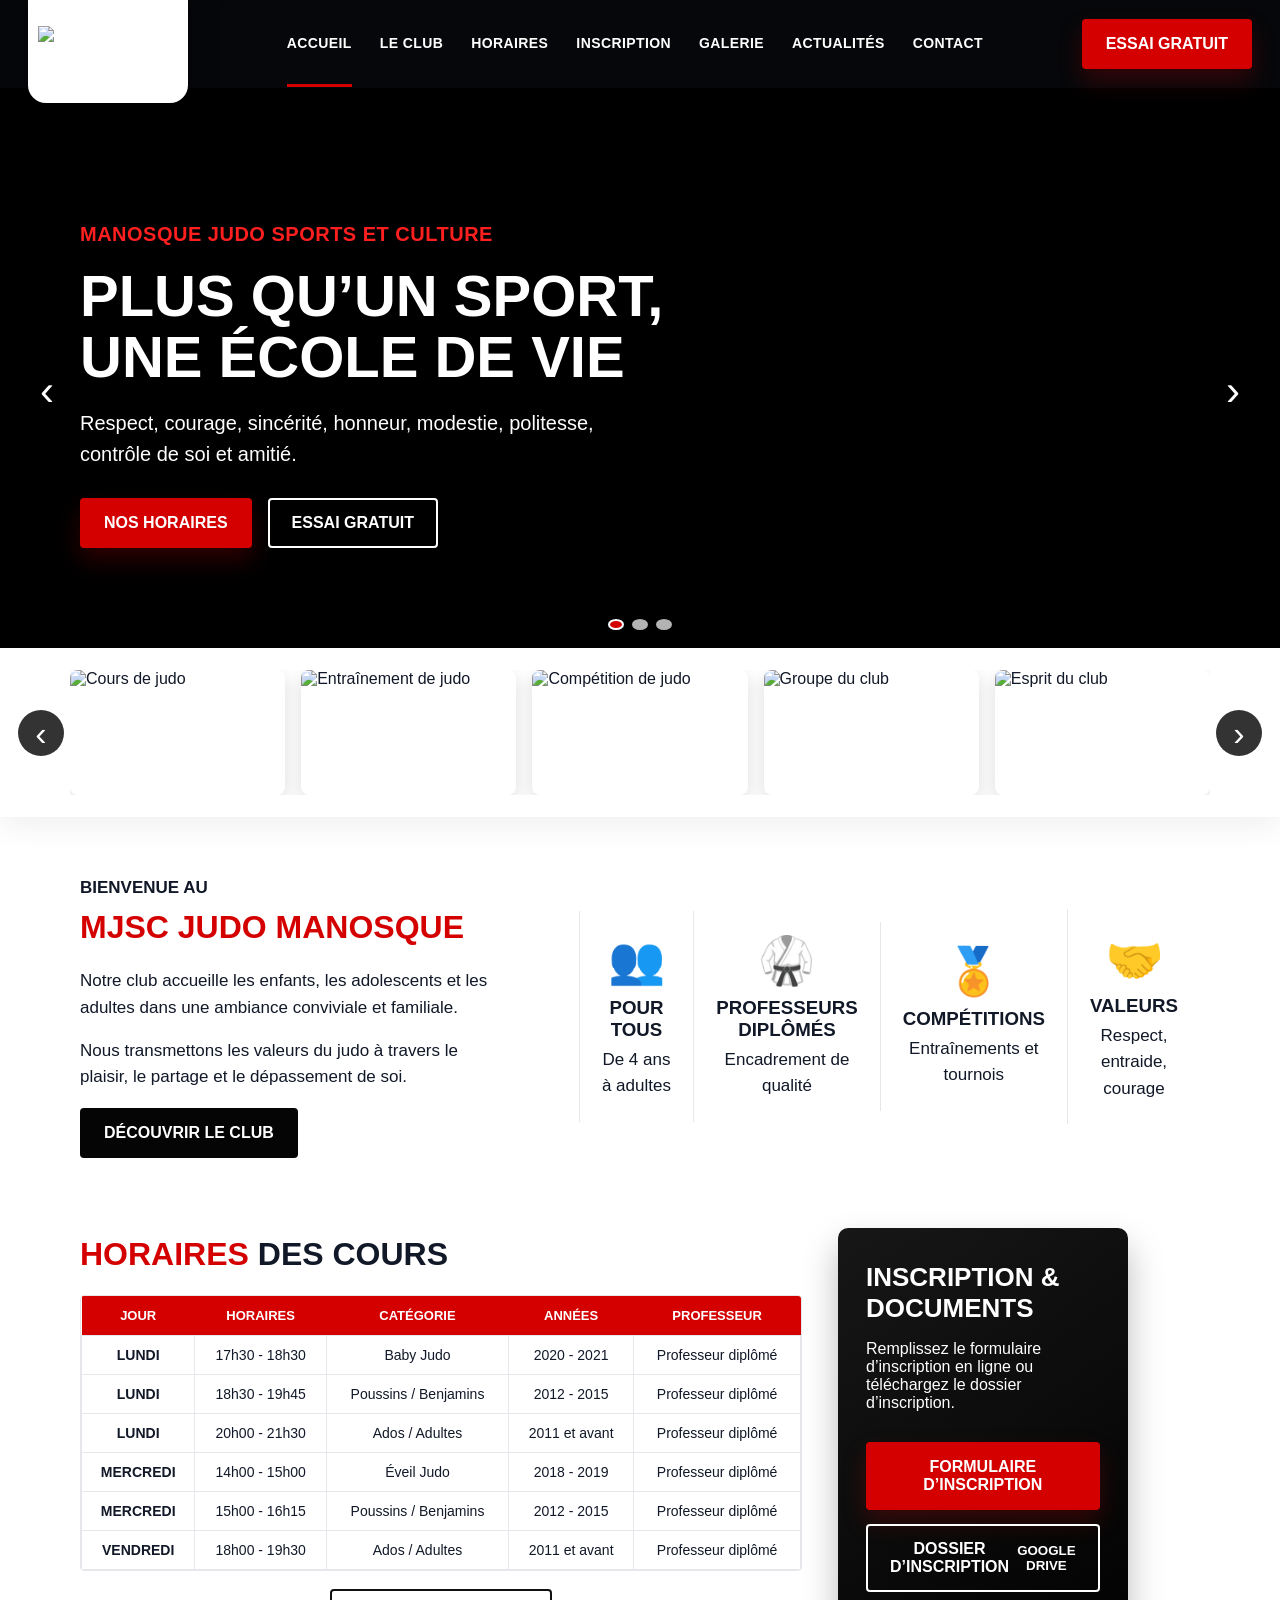
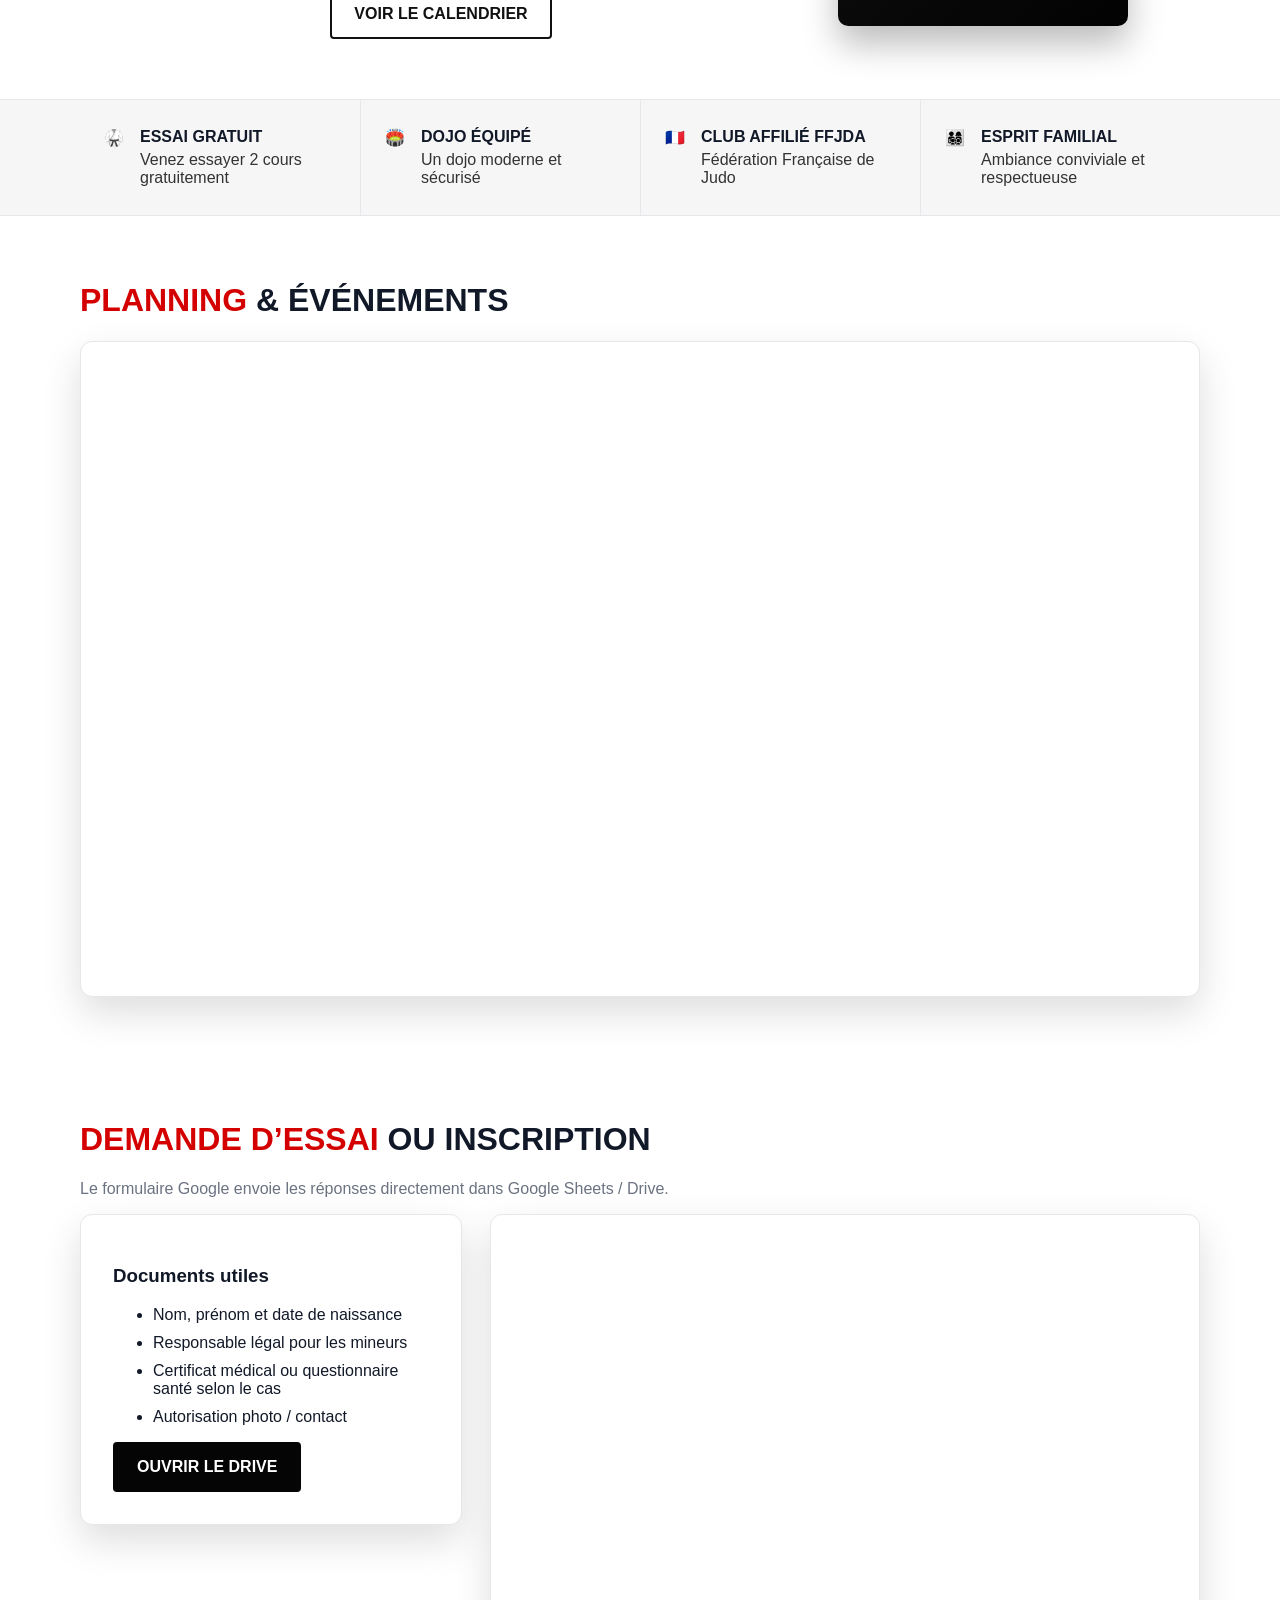
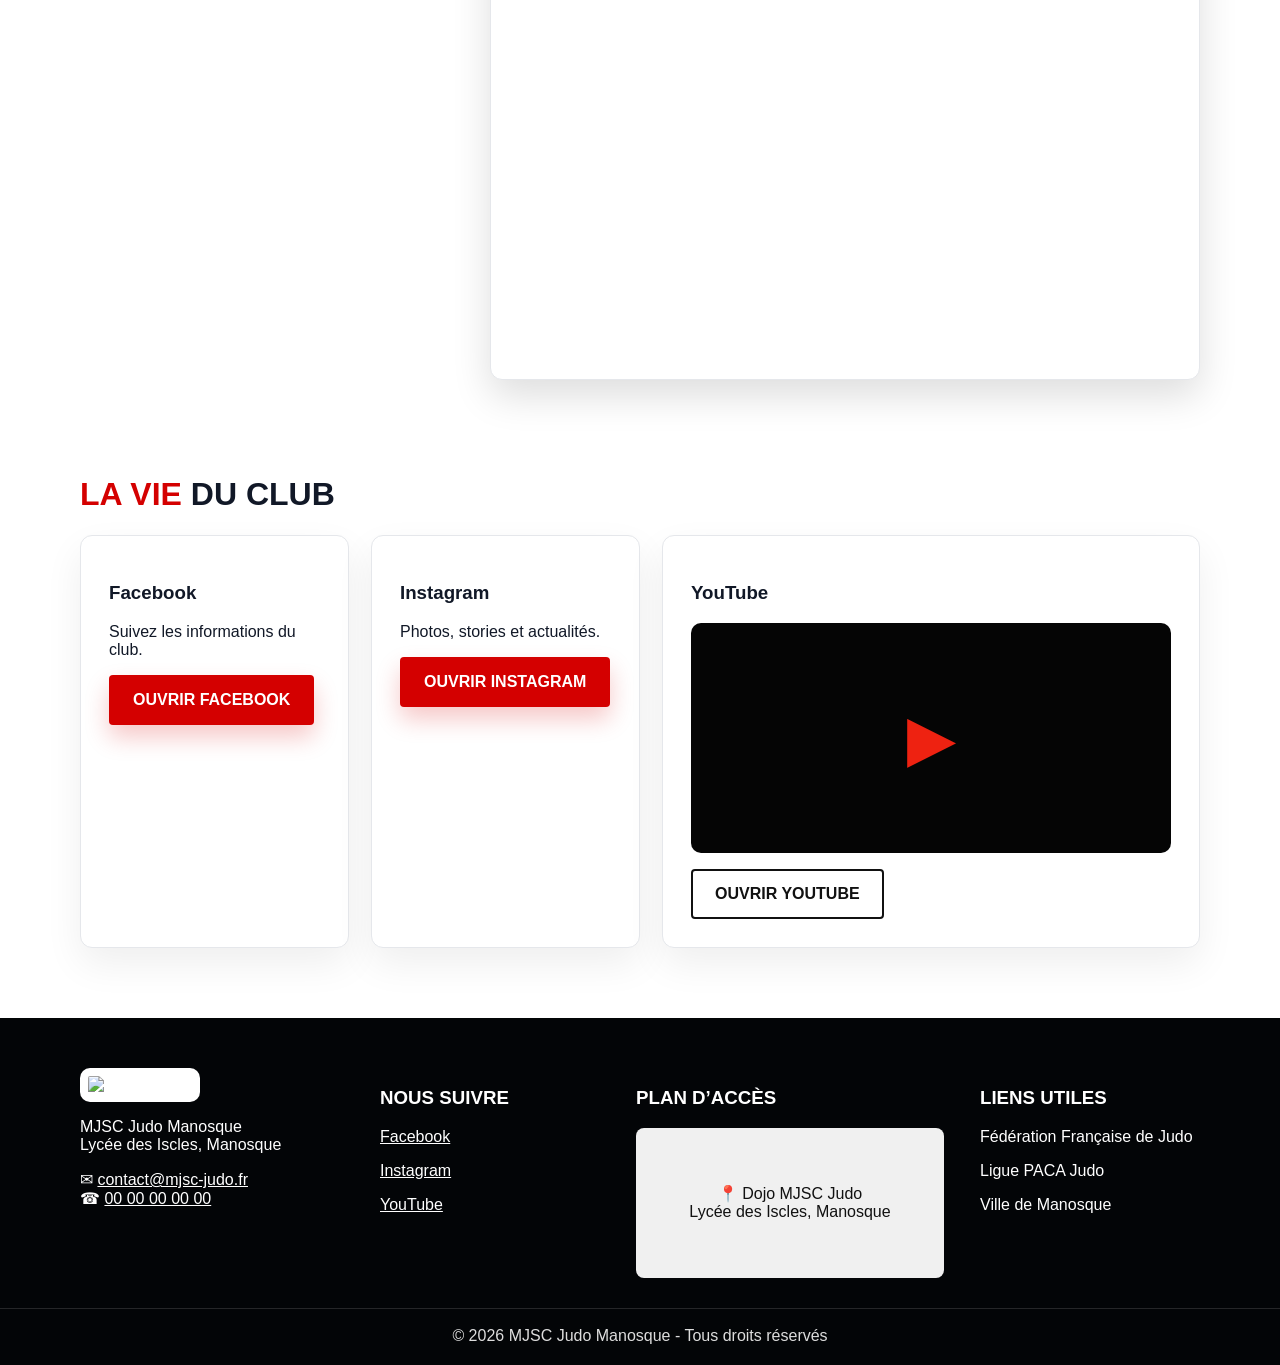
==== commit 35167e77: "Add files via upload" ====
--- a/index.html
+++ b/index.html
@@ -1,176 +1,150 @@
 <!doctype html>
 <html lang="fr">
 <head>
-  <meta charset="utf-8" />
-  <meta name="viewport" content="width=device-width, initial-scale=1" />
-  <title>MJSC Judo Manosque — Club de judo</title>
-  <meta name="description" content="Club de judo à Manosque : cours enfants, ados, adultes, valeurs du judo, inscriptions, calendrier, actualités et contact." />
-  <meta name="theme-color" content="#ffffff" />
-  <link rel="icon" href="assets/favicon.png" />
-  <link rel="stylesheet" href="styles.css" />
+  <meta charset="utf-8">
+  <meta name="viewport" content="width=device-width, initial-scale=1">
+  <title>MJSC Judo Manosque</title>
+  <meta name="description" content="Club de judo à Manosque : cours enfants, ados, adultes, inscription, horaires et actualités.">
+  <link rel="icon" href="assets/logo-mjsc.png">
+  <link rel="stylesheet" href="styles.css">
 </head>
 <body>
   <header class="site-header" id="top">
+    <a class="brand" href="#top" aria-label="Accueil MJSC Judo">
+      <span class="logo-box"><img src="assets/logo-mjsc.png" alt="Logo MJSC Judo Manosque"></span>
+    </a>
+    <button class="menu-toggle" aria-label="Ouvrir le menu">☰</button>
     <nav class="nav" aria-label="Navigation principale">
-      <a class="brand" href="#top" aria-label="Accueil MJSC Judo">
-        <img class="brand-logo" src="assets/logo-mjsc.png" alt="Logo MJSC Judo Manosque" />
-        <span><strong>MJSC Judo</strong><small>Manosque</small></span>
-      </a>
-      <button class="nav-toggle" aria-expanded="false" aria-controls="menu">☰</button>
-      <div class="menu" id="menu">
-        <a href="#club">Le club</a>
-        <a href="#cours">Cours</a>
-        <a href="#planning">Horaires</a>
-        <a href="#galerie">Galerie</a>
-        <a href="#inscription">Inscription</a>
-        <a href="#actualites">Actualités</a>
-        <a href="#contact" class="btn small">Contact</a>
-      </div>
+      <a href="#top" class="active">Accueil</a>
+      <a href="#club">Le club</a>
+      <a href="#horaires">Horaires</a>
+      <a href="#inscription">Inscription</a>
+      <a href="#galerie">Galerie</a>
+      <a href="#actualites">Actualités</a>
+      <a href="#contact">Contact</a>
     </nav>
-
-    <section class="hero">
-      <div class="hero-content">
-        <p class="eyebrow">Judo • Respect • Progression • Convivialité</p>
-        <h1>MJSC Judo Manosque</h1>
-        <p class="lead">Un club ouvert à tous pour découvrir, progresser et pratiquer le judo dans une ambiance sérieuse, éducative et familiale.</p>
-        <div class="actions">
-          <a class="btn" href="#inscription">S’inscrire / essai gratuit</a>
-          <a class="btn ghost" href="#planning">Voir les horaires</a>
-        </div>
-      </div>
-      <div class="hero-logo-card">
-        <img src="assets/logo-mjsc.png" alt="Logo MJSC Judo Manosque" />
-      </div>
-    </section>
+    <a class="btn btn-red header-cta" href="#inscription">Essai gratuit</a>
   </header>
 
   <main>
-    <section class="section quick-info" aria-label="Informations rapides">
-      <article><strong>📍 Lieu</strong><span id="quickAddress">Lycée des Iscles, Manosque</span></article>
-      <article><strong>🥋 Public</strong><span>Enfants, ados, adultes</span></article>
-      <article><strong>📄 Inscription</strong><span>Formulaire en ligne + documents Drive</span></article>
+    <section class="hero" aria-label="Présentation">
+      <button class="hero-arrow prev" aria-label="Image précédente">‹</button>
+      <div class="hero-slide is-active" style="background-image:linear-gradient(90deg,rgba(0,0,0,.88),rgba(0,0,0,.35)),url('assets/gallery/photo-1.jpg')"></div>
+      <div class="hero-slide" style="background-image:linear-gradient(90deg,rgba(0,0,0,.88),rgba(0,0,0,.35)),url('assets/gallery/photo-2.jpg')"></div>
+      <div class="hero-slide" style="background-image:linear-gradient(90deg,rgba(0,0,0,.88),rgba(0,0,0,.35)),url('assets/gallery/photo-3.jpg')"></div>
+      <div class="hero-content container">
+        <p class="red-label">Manosque Judo Sports et Culture</p>
+        <h1>Plus qu’un sport,<br>une école de vie</h1>
+        <p class="hero-text">Respect, courage, sincérité, honneur, modestie, politesse, contrôle de soi et amitié.</p>
+        <div class="hero-actions">
+          <a class="btn btn-red" href="#horaires">Nos horaires</a>
+          <a class="btn btn-outline" href="#inscription">Essai gratuit</a>
+        </div>
+      </div>
+      <button class="hero-arrow next" aria-label="Image suivante">›</button>
+      <div class="dots" aria-hidden="true"></div>
     </section>
 
-    <section class="section split" id="club">
-      <div>
-        <p class="eyebrow">Notre mission</p>
-        <h2>Former des judokas, mais surtout des personnes équilibrées.</h2>
+    <section class="photo-strip" id="galerie" aria-label="Galerie photos">
+      <button class="strip-arrow strip-prev" aria-label="Précédent">‹</button>
+      <div class="strip-track">
+        <img src="assets/gallery/photo-1.jpg" alt="Cours de judo">
+        <img src="assets/gallery/photo-2.jpg" alt="Entraînement de judo">
+        <img src="assets/gallery/photo-3.jpg" alt="Compétition de judo">
+        <img src="assets/gallery/photo-4.jpg" alt="Groupe du club">
+        <img src="assets/gallery/photo-5.jpg" alt="Esprit du club">
       </div>
-      <div class="text-block">
-        <p>Le club a pour mission de rendre le judo accessible à tous, de transmettre ses valeurs éducatives et de favoriser le développement physique, mental et social de chaque pratiquant.</p>
-        <p>Au-delà de la performance sportive, le MJSC Judo met en avant le respect, la discipline, la confiance en soi, la persévérance et l’entraide.</p>
+      <button class="strip-arrow strip-next" aria-label="Suivant">›</button>
+    </section>
+
+    <section class="container intro" id="club">
+      <div class="intro-text">
+        <p class="section-kicker">Bienvenue au</p>
+        <h2>MJSC Judo Manosque</h2>
+        <p>Notre club accueille les enfants, les adolescents et les adultes dans une ambiance conviviale et familiale.</p>
+        <p>Nous transmettons les valeurs du judo à travers le plaisir, le partage et le dépassement de soi.</p>
+        <a href="#contact" class="btn btn-dark">Découvrir le club</a>
+      </div>
+      <div class="features">
+        <article><span>👥</span><h3>Pour tous</h3><p>De 4 ans à adultes</p></article>
+        <article><span>🥋</span><h3>Professeurs diplômés</h3><p>Encadrement de qualité</p></article>
+        <article><span>🏅</span><h3>Compétitions</h3><p>Entraînements et tournois</p></article>
+        <article><span>🤝</span><h3>Valeurs</h3><p>Respect, entraide, courage</p></article>
       </div>
     </section>
 
-    <section class="section values">
-      <article><h3>Respect</h3><p>Saluer, écouter, progresser ensemble.</p></article>
-      <article><h3>Maîtrise</h3><p>Contrôler son corps et ses émotions.</p></article>
-      <article><h3>Progression</h3><p>Avancer à son rythme, du débutant au compétiteur.</p></article>
-      <article><h3>Entraide</h3><p>Grandir avec les autres sur et hors du tatami.</p></article>
+    <section class="container schedule-grid" id="horaires">
+      <div>
+        <h2><span>Horaires</span> des cours</h2>
+        <div class="table-wrap">
+          <table>
+            <thead><tr><th>Jour</th><th>Horaires</th><th>Catégorie</th><th>Années</th><th>Professeur</th></tr></thead>
+            <tbody id="horairesBody"></tbody>
+          </table>
+        </div>
+        <a href="#planning" class="btn btn-outline-dark center-btn">Voir le calendrier</a>
+      </div>
+      <aside class="signup-card">
+        <h3>Inscription & documents</h3>
+        <p>Remplissez le formulaire d’inscription en ligne ou téléchargez le dossier d’inscription.</p>
+        <a id="formButton" class="btn btn-red" href="#inscription">Formulaire d’inscription</a>
+        <a id="driveButton" class="btn btn-outline" target="_blank" rel="noopener">Dossier d’inscription<br><small>Google Drive</small></a>
+      </aside>
     </section>
 
-    <section class="section" id="cours">
-      <div class="section-heading">
-        <p class="eyebrow">Cours</p>
-        <h2>Des séances pour chaque âge et chaque objectif.</h2>
-      </div>
-      <div class="cards">
-        <article class="card"><h3>Baby judo</h3><p>Motricité, jeux d’opposition, premiers repères et respect des règles.</p><strong>4–6 ans</strong></article>
-        <article class="card"><h3>Enfants</h3><p>Technique, coordination, confiance, premières ceintures et plaisir de pratiquer.</p><strong>7–11 ans</strong></article>
-        <article class="card"><h3>Ados</h3><p>Renforcement, technique, randori, préparation aux passages de grades.</p><strong>12–17 ans</strong></article>
-        <article class="card"><h3>Adultes</h3><p>Judo loisir, remise en forme, perfectionnement et accompagnement compétition.</p><strong>18 ans et +</strong></article>
+    <section class="benefits">
+      <div class="container benefit-grid">
+        <article>🥋 <strong>Essai gratuit</strong><span>Venez essayer 2 cours gratuitement</span></article>
+        <article>🏟️ <strong>Dojo équipé</strong><span>Un dojo moderne et sécurisé</span></article>
+        <article>🇫🇷 <strong>Club affilié FFJDA</strong><span>Fédération Française de Judo</span></article>
+        <article>👨‍👩‍👧‍👦 <strong>Esprit familial</strong><span>Ambiance conviviale et respectueuse</span></article>
       </div>
     </section>
 
-    <section class="section calendar" id="planning">
-      <div class="section-heading">
-        <p class="eyebrow">Planning</p>
-        <h2>Horaires et événements</h2>
-        <p>Les horaires importants restent visibles sur ordinateur et téléphone. Le calendrier Google peut être connecté dans <code>config.js</code>.</p>
-      </div>
-      <div class="planning-grid">
-        <div class="schedule-card">
-          <h3>Horaires des cours</h3>
-          <div class="schedule-table" id="scheduleTable">
-            <div><strong>À compléter</strong><span>Modifie les horaires dans config.js</span></div>
-          </div>
-        </div>
-        <div class="embed-box compact" id="calendarEmbed"></div>
-      </div>
+    <section class="container embed-section" id="planning">
+      <h2><span>Planning</span> & événements</h2>
+      <div class="embed-card"><iframe id="calendarFrame" title="Calendrier du club" loading="lazy"></iframe></div>
     </section>
 
-    <section class="section gallery" id="galerie">
-      <div class="section-heading">
-        <p class="eyebrow">Galerie</p>
-        <h2>Photos du club</h2>
-        <p>Ajoute tes photos dans le dossier <code>assets</code>, puis indique leurs chemins dans <code>config.js</code>.</p>
-      </div>
-      <div class="carousel" aria-label="Carrousel photos du club">
-        <button class="carousel-btn prev" type="button" aria-label="Photo précédente">‹</button>
-        <div class="carousel-track" id="carouselTrack"></div>
-        <button class="carousel-btn next" type="button" aria-label="Photo suivante">›</button>
-        <div class="carousel-dots" id="carouselDots"></div>
-      </div>
-    </section>
-
-    <section class="section" id="inscription">
-      <div class="section-heading">
-        <p class="eyebrow">Inscriptions</p>
-        <h2>Demande d’essai ou inscription</h2>
-        <p>Le formulaire Google peut envoyer les réponses directement dans Google Sheets / Drive.</p>
-      </div>
+    <section class="container embed-section" id="inscription">
+      <h2><span>Demande d’essai</span> ou inscription</h2>
+      <p class="muted">Le formulaire Google envoie les réponses directement dans Google Sheets / Drive.</p>
       <div class="form-grid">
-        <div class="info-panel">
+        <div class="doc-card">
           <h3>Documents utiles</h3>
           <ul>
             <li>Nom, prénom et date de naissance</li>
             <li>Responsable légal pour les mineurs</li>
-            <li>Certificat médical ou questionnaire santé selon cas</li>
+            <li>Certificat médical ou questionnaire santé selon le cas</li>
             <li>Autorisation photo / contact</li>
           </ul>
-          <div class="stack">
-            <a class="btn" id="driveFolderLink" href="#" target="_blank" rel="noopener">📂 Ouvrir le dossier Drive</a>
-            <a class="btn ghost" id="formDirectLink" href="#" target="_blank" rel="noopener">Ouvrir le formulaire en plein écran</a>
-          </div>
+          <a id="driveButton2" class="btn btn-dark" target="_blank" rel="noopener">Ouvrir le Drive</a>
         </div>
-        <div class="embed-box tall" id="formEmbed"></div>
+        <div class="embed-card form-card"><iframe id="formFrame" title="Formulaire d’inscription" loading="lazy"></iframe></div>
       </div>
     </section>
 
-    <section class="section social" id="actualites">
-      <div class="section-heading">
-        <p class="eyebrow">Actualités</p>
-        <h2>La vie du club</h2>
-      </div>
+    <section class="container social" id="actualites">
+      <h2><span>La vie</span> du club</h2>
       <div class="social-grid">
-        <article class="social-card"><h3>Facebook</h3><p>Retrouve les publications et informations du club.</p><a id="facebookLink" class="btn small" href="#" target="_blank" rel="noopener">Ouvrir Facebook</a></article>
-        <article class="social-card"><h3>Instagram</h3><p>Photos, stages, compétitions et moments du club.</p><a id="instagramLink" class="btn small" href="#" target="_blank" rel="noopener">Ouvrir Instagram</a></article>
-        <article class="social-card video"><h3>YouTube</h3><div class="video-frame" id="youtubeEmbed"></div></article>
-      </div>
-    </section>
-
-    <section class="section contact" id="contact">
-      <div>
-        <p class="eyebrow">Contact</p>
-        <h2>Une question ? Viens nous rencontrer.</h2>
-        <p>Contacte le club ou passe directement au dojo pendant les horaires d’ouverture.</p>
-      </div>
-      <div class="contact-card">
-        <p><strong>Lieu :</strong> <span id="clubAddress">Dojo à Manosque</span></p>
-        <p><strong>Email :</strong> <a id="clubEmail" href="mailto:contact@example.com">contact@example.com</a></p>
-        <p><strong>Téléphone :</strong> <a id="clubPhone" href="tel:+33000000000">00 00 00 00 00</a></p>
-        <div class="actions"><a class="btn" href="#inscription">Faire une demande</a><a class="btn ghost" id="mapsLink" href="#" target="_blank" rel="noopener">Google Maps</a></div>
+        <article><h3>Facebook</h3><p>Suivez les informations du club.</p><a id="facebookLink" class="btn btn-red" target="_blank" rel="noopener">Ouvrir Facebook</a></article>
+        <article><h3>Instagram</h3><p>Photos, stories et actualités.</p><a id="instagramLink" class="btn btn-red" target="_blank" rel="noopener">Ouvrir Instagram</a></article>
+        <article class="video-card"><h3>YouTube</h3><div id="youtubeEmbed" class="youtube-placeholder">▶</div><a id="youtubeLink" class="btn btn-outline-dark" target="_blank" rel="noopener">Ouvrir YouTube</a></article>
       </div>
     </section>
   </main>
 
-  <button id="backToTop" class="back-to-top" type="button" aria-label="Retour en haut">↑</button>
-
-  <footer class="footer">
-    <div class="footer-brand"><img src="assets/logo-mjsc.png" alt="Logo MJSC Judo Manosque" /><p>© <span id="year"></span> MJSC Judo Manosque — Site associatif.</p></div>
-    <a href="#top">Retour en haut</a>
+  <footer class="footer" id="contact">
+    <div class="container footer-grid">
+      <div><img src="assets/logo-mjsc.png" alt="Logo MJSC" class="footer-logo"><p>MJSC Judo Manosque<br><span id="clubAddress">Lycée des Iscles, Manosque</span></p><p>✉ <a id="clubEmail" href="#">contact@mjsc-judo.fr</a><br>☎ <a id="clubPhone" href="#">00 00 00 00 00</a></p></div>
+      <div><h3>Nous suivre</h3><p><a id="footerFacebook" target="_blank" rel="noopener">Facebook</a></p><p><a id="footerInstagram" target="_blank" rel="noopener">Instagram</a></p><p><a id="footerYoutube" target="_blank" rel="noopener">YouTube</a></p></div>
+      <div><h3>Plan d’accès</h3><a id="mapsLink" class="map-box" target="_blank" rel="noopener">📍 Dojo MJSC Judo<br>Lycée des Iscles, Manosque</a></div>
+      <div><h3>Liens utiles</h3><p>Fédération Française de Judo</p><p>Ligue PACA Judo</p><p>Ville de Manosque</p></div>
+    </div>
+    <p class="copyright">© <span id="year"></span> MJSC Judo Manosque - Tous droits réservés</p>
   </footer>
 
+  <button class="to-top" aria-label="Retour en haut">↑</button>
   <script src="config.js"></script>
   <script src="app.js"></script>
 </body>
--- a/styles.css
+++ b/styles.css
@@ -1,8 +1 @@
-:root{
-  --bg:#f7f8fb;--paper:#ffffff;--ink:#111827;--muted:#4b5563;--line:#e5e7eb;--red:#d90416;--red-dark:#a80f1d;--gold:#f4b400;--soft:#fff1f2;--radius:22px;--shadow:0 18px 45px rgba(15,23,42,.10);--max:1200px
-}
-*{box-sizing:border-box}html{scroll-behavior:smooth;scroll-padding-top:96px}body{margin:0;font-family:Inter,system-ui,-apple-system,Segoe UI,Roboto,Arial,sans-serif;background:var(--bg);color:var(--ink)}a{color:inherit}.site-header{background:linear-gradient(135deg,#fff 0%,#f8fafc 58%,#fff1f2 100%);border-bottom:1px solid var(--line)}
-.nav{position:sticky;top:0;z-index:50;display:flex;align-items:center;justify-content:space-between;gap:18px;max-width:var(--max);margin:auto;padding:12px 22px;background:rgba(255,255,255,.94);backdrop-filter:blur(14px);border:1px solid rgba(229,231,235,.85);border-top:0;border-radius:0 0 22px 22px;box-shadow:0 8px 22px rgba(15,23,42,.06)}
-.brand{display:flex;gap:12px;align-items:center;text-decoration:none;color:var(--ink);min-width:max-content}.brand-logo{width:58px;height:58px;object-fit:contain}.brand strong{display:block;font-size:1.05rem}.brand small{display:block;color:var(--muted);font-weight:700}.menu{display:flex;gap:8px;align-items:center;flex-wrap:wrap;justify-content:flex-end}.menu a{text-decoration:none;color:var(--ink);font-weight:850;padding:10px 12px;border-radius:999px}.menu a:hover{background:var(--soft);color:var(--red-dark)}.nav-toggle{display:none;background:transparent;border:0;color:var(--ink);font-size:30px}.btn{display:inline-flex;align-items:center;justify-content:center;padding:14px 20px;border-radius:999px;background:linear-gradient(135deg,var(--red),var(--red-dark));color:white;text-decoration:none;font-weight:900;border:0;box-shadow:0 10px 22px rgba(217,4,22,.18);cursor:pointer}.btn.ghost{background:white;color:var(--ink);box-shadow:none;border:1px solid var(--line)}.btn.small{padding:10px 14px;font-size:.9rem}.hero{max-width:var(--max);margin:auto;display:grid;grid-template-columns:1.15fr .85fr;gap:42px;align-items:center;padding:70px 22px 82px}.eyebrow{color:var(--red);font-weight:950;text-transform:uppercase;letter-spacing:.12em;font-size:.78rem}.hero h1{font-size:clamp(3.2rem,6vw,5.7rem);line-height:.94;margin:12px 0;color:var(--ink);letter-spacing:-.05em}.lead{font-size:1.22rem;color:var(--muted);max-width:760px;line-height:1.7}.actions{display:flex;gap:12px;flex-wrap:wrap}.hero-logo-card{background:white;border:1px solid var(--line);border-radius:34px;box-shadow:var(--shadow);padding:38px;display:grid;place-items:center;min-height:390px}.hero-logo-card img{width:min(100%,420px);height:auto;object-fit:contain}.section{max-width:var(--max);margin:0 auto;padding:74px 22px;color:var(--ink)}.quick-info{display:grid;grid-template-columns:repeat(3,1fr);gap:16px;padding-top:36px;padding-bottom:36px}.quick-info article{background:white;border:1px solid var(--line);border-radius:20px;padding:20px;box-shadow:0 10px 25px rgba(15,23,42,.05)}.quick-info strong,.quick-info span{display:block}.quick-info span{margin-top:6px;color:var(--muted)}.split{display:grid;grid-template-columns:.9fr 1.1fr;gap:42px}.section h2{font-size:clamp(2rem,4vw,3.3rem);line-height:1.08;margin:10px 0 20px;color:var(--ink);letter-spacing:-.03em}.text-block{font-size:1.08rem;line-height:1.8;color:var(--muted)}.values,.cards,.social-grid{display:grid;grid-template-columns:repeat(4,1fr);gap:18px}.values article{background:linear-gradient(180deg,#181f2d,#111827);color:white;border-radius:22px;padding:24px;min-height:150px}.values h3{color:var(--gold)}.section-heading{max-width:850px;margin-bottom:28px}.card,.social-card,.contact-card,.info-panel,.schedule-card{background:var(--paper);color:var(--ink);border:1px solid var(--line);border-radius:var(--radius);padding:28px;box-shadow:var(--shadow)}.card strong{color:var(--red)}.calendar,.social,.gallery{max-width:none;background:white}.calendar>.section-heading,.calendar>.planning-grid,.social>.section-heading,.social>.social-grid,.gallery>.section-heading,.gallery>.carousel{max-width:var(--max);margin-left:auto;margin-right:auto}.planning-grid{display:grid;grid-template-columns:.78fr 1.22fr;gap:22px}.schedule-table{display:grid;gap:10px}.schedule-table div{display:flex;justify-content:space-between;gap:18px;padding:14px 0;border-bottom:1px solid var(--line)}.schedule-table span{color:var(--muted);text-align:right}.embed-box{background:white;border:1px solid var(--line);border-radius:24px;overflow:hidden;min-height:500px;box-shadow:var(--shadow)}.embed-box.compact{min-height:500px}.embed-box iframe{display:block;width:100%;height:500px;border:0}.embed-box.tall iframe{height:780px}.form-grid{display:grid;grid-template-columns:.75fr 1.25fr;gap:22px}.info-panel{height:max-content}.info-panel .stack{display:flex;flex-direction:column;gap:12px;margin-top:18px}.carousel{position:relative;border-radius:30px;overflow:hidden;min-height:460px;box-shadow:var(--shadow);background:#111827}.carousel-track{height:460px}.slide{position:absolute;inset:0;opacity:0;transform:scale(1.02);transition:opacity .5s ease,transform .5s ease;background:linear-gradient(135deg,#111827,#374151);display:grid;place-items:end start;padding:42px;color:white}.slide.active{opacity:1;transform:scale(1)}.slide img{position:absolute;inset:0;width:100%;height:100%;object-fit:cover}.slide::after{content:"";position:absolute;inset:0;background:linear-gradient(90deg,rgba(17,24,39,.78),rgba(17,24,39,.18),rgba(17,24,39,.45))}.slide-content{position:relative;z-index:1;max-width:560px}.slide-content h3{font-size:clamp(2rem,4vw,3.5rem);line-height:1;margin:0 0 10px}.slide-content p{font-size:1.1rem;color:#e5e7eb}.carousel-btn{position:absolute;top:50%;transform:translateY(-50%);z-index:3;width:46px;height:46px;border-radius:50%;border:1px solid rgba(255,255,255,.5);background:rgba(255,255,255,.88);font-size:34px;line-height:1;cursor:pointer}.carousel-btn.prev{left:18px}.carousel-btn.next{right:18px}.carousel-dots{position:absolute;left:0;right:0;bottom:18px;z-index:3;display:flex;justify-content:center;gap:8px}.carousel-dots button{width:10px;height:10px;border-radius:50%;border:0;background:rgba(255,255,255,.55);cursor:pointer}.carousel-dots button.active{background:white;transform:scale(1.25)}.social-grid{grid-template-columns:1fr 1fr 2fr}.video-frame{position:relative;padding-top:56.25%;border-radius:18px;overflow:hidden;background:#0b1020}.video-frame iframe{position:absolute;inset:0;width:100%;height:100%;border:0}.contact{display:grid;grid-template-columns:1fr 1fr;gap:28px}.footer{display:flex;justify-content:space-between;gap:16px;align-items:center;padding:28px max(22px,calc((100vw - var(--max))/2));background:#111827;color:white}.footer a{color:white}.footer-brand{display:flex;align-items:center;gap:14px}.footer-brand img{width:58px;height:58px;object-fit:contain;background:white;border-radius:12px;padding:4px}code{background:#e2e8f0;padding:2px 6px;border-radius:8px}.placeholder{padding:34px;color:var(--muted)}.back-to-top{position:fixed;right:22px;bottom:22px;z-index:60;width:48px;height:48px;border-radius:50%;border:0;background:var(--red);color:white;font-size:26px;font-weight:900;box-shadow:0 14px 28px rgba(217,4,22,.28);cursor:pointer;opacity:0;pointer-events:none;transform:translateY(10px);transition:.2s}.back-to-top.show{opacity:1;pointer-events:auto;transform:translateY(0)}
-@media(max-width:1020px){.values,.cards{grid-template-columns:repeat(2,1fr)}.hero,.split,.form-grid,.contact,.planning-grid{grid-template-columns:1fr}.social-grid{grid-template-columns:1fr 1fr}.social-card.video{grid-column:1/-1}.hero{padding-top:44px}.hero-logo-card{min-height:280px}.embed-box iframe{height:620px}.embed-box.tall iframe{height:760px}.quick-info{grid-template-columns:1fr}}
-@media(max-width:720px){html{scroll-padding-top:82px}.nav{align-items:center;border-radius:0;padding:10px 16px}.brand-logo{width:46px;height:46px}.nav-toggle{display:block}.menu{display:none;position:absolute;left:16px;right:16px;top:72px;background:white;border:1px solid var(--line);padding:18px;border-radius:18px;flex-direction:column;align-items:flex-start;box-shadow:var(--shadow)}.menu.open{display:flex}.hero h1{font-size:2.8rem}.lead{font-size:1.05rem}.values,.cards,.social-grid{grid-template-columns:1fr}.section{padding:54px 18px}.hero{padding:42px 18px 58px}.hero-logo-card{padding:24px}.footer{flex-direction:column;align-items:flex-start}.embed-box,.embed-box iframe{min-height:560px}.embed-box.tall iframe{height:680px}.carousel,.carousel-track{min-height:360px;height:360px}.slide{padding:30px 24px 50px}.carousel-btn{width:40px;height:40px;font-size:28px}.carousel-btn.prev{left:10px}.carousel-btn.next{right:10px}.schedule-table div{display:block}.schedule-table span{text-align:left;display:block;margin-top:4px}}
+:root{--red:#d40000;--dark:#07080b;--ink:#111827;--muted:#6b7280;--line:#e5e7eb;--soft:#f5f5f5;--white:#fff}*{box-sizing:border-box}html{scroll-behavior:smooth}body{margin:0;font-family:Arial,Helvetica,sans-serif;color:var(--ink);background:#fff}a{color:inherit}img{max-width:100%;display:block}.container{width:min(1120px,92vw);margin:auto}.site-header{height:88px;background:#06070a;color:white;display:flex;align-items:center;gap:28px;padding:0 28px;position:sticky;top:0;z-index:50;box-shadow:0 6px 24px #0004}.brand{align-self:stretch;display:flex;align-items:center}.logo-box{background:white;border-radius:0 0 18px 18px;width:160px;height:118px;padding:10px;display:flex;align-items:center;justify-content:center;box-shadow:0 10px 28px #0006}.logo-box img{max-height:100%;object-fit:contain}.nav{display:flex;gap:28px;align-items:center;flex:1;justify-content:center}.nav a{text-decoration:none;text-transform:uppercase;font-weight:900;font-size:14px;letter-spacing:.4px;padding:33px 0;border-bottom:3px solid transparent}.nav a:hover,.nav .active{color:white;border-bottom-color:var(--red)}.btn{display:inline-flex;align-items:center;justify-content:center;text-align:center;gap:8px;padding:14px 22px;border-radius:4px;text-transform:uppercase;text-decoration:none;font-weight:900;border:2px solid transparent;cursor:pointer}.btn-red{background:var(--red);color:white;box-shadow:0 12px 24px rgba(212,0,0,.22)}.btn-red:hover{background:#b90000}.btn-outline{border-color:white;color:white;background:transparent}.btn-outline-dark{border-color:#111;color:#111;background:white}.btn-dark{background:#050505;color:white}.header-cta{white-space:nowrap}.menu-toggle{display:none;background:none;color:white;border:0;font-size:30px}.hero{height:560px;position:relative;overflow:hidden;background:#000;color:white}.hero-slide{position:absolute;inset:0;background-size:cover;background-position:center;opacity:0;transition:opacity .6s}.hero-slide.is-active{opacity:1}.hero-content{position:relative;z-index:2;padding-top:115px}.red-label{color:#ff1f1f;text-transform:uppercase;font-size:20px;font-weight:900;letter-spacing:.5px}.hero h1{font-size:58px;line-height:1.05;text-transform:uppercase;margin:10px 0 18px;max-width:700px;text-shadow:0 4px 18px #000}.hero-text{font-size:20px;line-height:1.55;max-width:560px}.hero-actions{display:flex;gap:16px;margin-top:28px}.hero-arrow,.strip-arrow{position:absolute;z-index:4;border:0;border-radius:50%;background:#000c;color:white;width:46px;height:46px;font-size:42px;line-height:0;cursor:pointer}.hero-arrow.prev{left:24px;top:50%}.hero-arrow.next{right:24px;top:50%}.dots{position:absolute;bottom:18px;left:50%;transform:translateX(-50%);display:flex;gap:8px;z-index:4}.dots button{width:11px;height:11px;border-radius:50%;border:2px solid white;background:white;opacity:.7}.dots .is-active{background:var(--red);opacity:1}.photo-strip{position:relative;background:white;padding:22px 70px;box-shadow:0 8px 30px #0001}.strip-track{display:grid;grid-template-columns:repeat(5,1fr);gap:16px;overflow:hidden}.strip-track img{height:125px;width:100%;object-fit:cover;border-radius:8px;box-shadow:0 6px 18px #0002}.strip-arrow{top:50%;transform:translateY(-50%);font-size:34px}.strip-prev{left:18px}.strip-next{right:18px}.intro{display:grid;grid-template-columns:1fr 1.45fr;gap:70px;padding:58px 0 46px}.section-kicker{text-transform:uppercase;font-weight:900;font-size:22px;margin:0}.intro h2,.schedule-grid h2,.embed-section h2,.social h2{font-size:32px;text-transform:uppercase;margin:8px 0 22px}.intro h2,.schedule-grid h2 span,.embed-section h2 span,.social h2 span{color:var(--red)}.intro p{font-size:17px;line-height:1.55}.features{display:grid;grid-template-columns:repeat(4,1fr);align-items:center;text-align:center}.features article{padding:22px;border-left:1px solid var(--line)}.features span{font-size:46px}.features h3{text-transform:uppercase;margin:10px 0 6px}.features p{margin:0}.schedule-grid{display:grid;grid-template-columns:1.55fr .8fr;gap:36px;padding:24px 0 42px}.table-wrap{overflow:auto;border:1px solid var(--line);border-radius:4px;background:white}table{width:100%;border-collapse:collapse;min-width:720px}th{background:var(--red);color:white;text-transform:uppercase;padding:12px;font-size:13px}td{border:1px solid var(--line);padding:11px;text-align:center;font-size:14px}td:first-child{font-weight:900;text-transform:uppercase}.center-btn{display:flex;width:max-content;margin:18px auto}.signup-card{background:linear-gradient(145deg,#171717,#020202);color:white;border-radius:10px;padding:34px 28px;align-self:start;box-shadow:0 18px 35px #0004}.signup-card h3{text-transform:uppercase;font-size:26px;margin:0 0 16px}.signup-card .btn{width:100%;margin-top:14px}.benefits{background:#f6f6f6;border-top:1px solid var(--line);border-bottom:1px solid var(--line)}.benefit-grid{display:grid;grid-template-columns:repeat(4,1fr);gap:0}.benefit-grid article{padding:28px 24px;border-left:1px solid var(--line);display:grid;grid-template-columns:auto 1fr;column-gap:16px;align-items:start}.benefit-grid article:first-child{border-left:0}.benefit-grid strong{text-transform:uppercase}.benefit-grid span{grid-column:2;color:#333;margin-top:4px}.embed-section{padding:58px 0}.embed-card{border-radius:12px;overflow:hidden;background:white;box-shadow:0 16px 38px #0002;border:1px solid var(--line)}.embed-card iframe{width:100%;height:650px;border:0}.muted{color:var(--muted)}.form-grid{display:grid;grid-template-columns:.7fr 1.3fr;gap:28px}.doc-card{background:#fff;border-radius:12px;box-shadow:0 16px 38px #0002;padding:32px;border:1px solid var(--line);align-self:start}.doc-card li{margin:10px 0}.form-card iframe{height:760px}.social{padding:30px 0 70px}.social-grid{display:grid;grid-template-columns:1fr 1fr 2fr;gap:22px}.social-grid article{padding:28px;border-radius:12px;box-shadow:0 16px 38px #0001;border:1px solid var(--line);background:white}.youtube-placeholder{height:230px;border-radius:10px;background:#050505;color:#e21;display:flex;align-items:center;justify-content:center;font-size:64px;margin-bottom:16px}.footer{background:#030507;color:white;padding:50px 0 20px}.footer-grid{display:grid;grid-template-columns:1.2fr 1fr 1.4fr 1fr;gap:36px}.footer h3{text-transform:uppercase}.footer a{color:white}.footer-logo{width:120px;background:white;border-radius:10px;padding:8px;margin-bottom:12px}.map-box{display:flex;align-items:center;justify-content:center;min-height:150px;background:#f0f0f0;color:#111!important;border-radius:8px;text-align:center;text-decoration:none}.copyright{text-align:center;color:#ddd;border-top:1px solid #ffffff22;margin:30px auto 0;padding-top:18px}.to-top{position:fixed;right:22px;bottom:22px;width:48px;height:48px;border-radius:50%;border:0;background:var(--red);color:white;font-size:25px;z-index:60;box-shadow:0 10px 20px #0004;opacity:0;pointer-events:none;transition:.2s}.to-top.show{opacity:1;pointer-events:auto}@media(max-width:980px){.site-header{height:auto;min-height:78px;flex-wrap:wrap;padding:8px 18px}.logo-box{width:95px;height:74px;border-radius:12px}.menu-toggle{display:block;margin-left:auto}.header-cta{display:none}.nav{display:none;width:100%;flex-direction:column;gap:0;align-items:stretch}.nav.open{display:flex}.nav a{padding:16px;border-top:1px solid #ffffff22}.hero{height:560px}.hero-content{padding-top:95px}.hero h1{font-size:42px}.intro,.schedule-grid,.form-grid,.social-grid,.footer-grid{grid-template-columns:1fr}.features,.benefit-grid{grid-template-columns:repeat(2,1fr)}.strip-track{grid-template-columns:repeat(5,230px);overflow-x:auto}.photo-strip{padding:18px 18px}.strip-arrow{display:none}}@media(max-width:560px){.hero h1{font-size:33px}.hero-text{font-size:16px}.hero-actions{flex-direction:column;align-items:flex-start}.features,.benefit-grid{grid-template-columns:1fr}.embed-card iframe,.form-card iframe{height:590px}.footer-grid{gap:18px}.hero-arrow{display:none}}
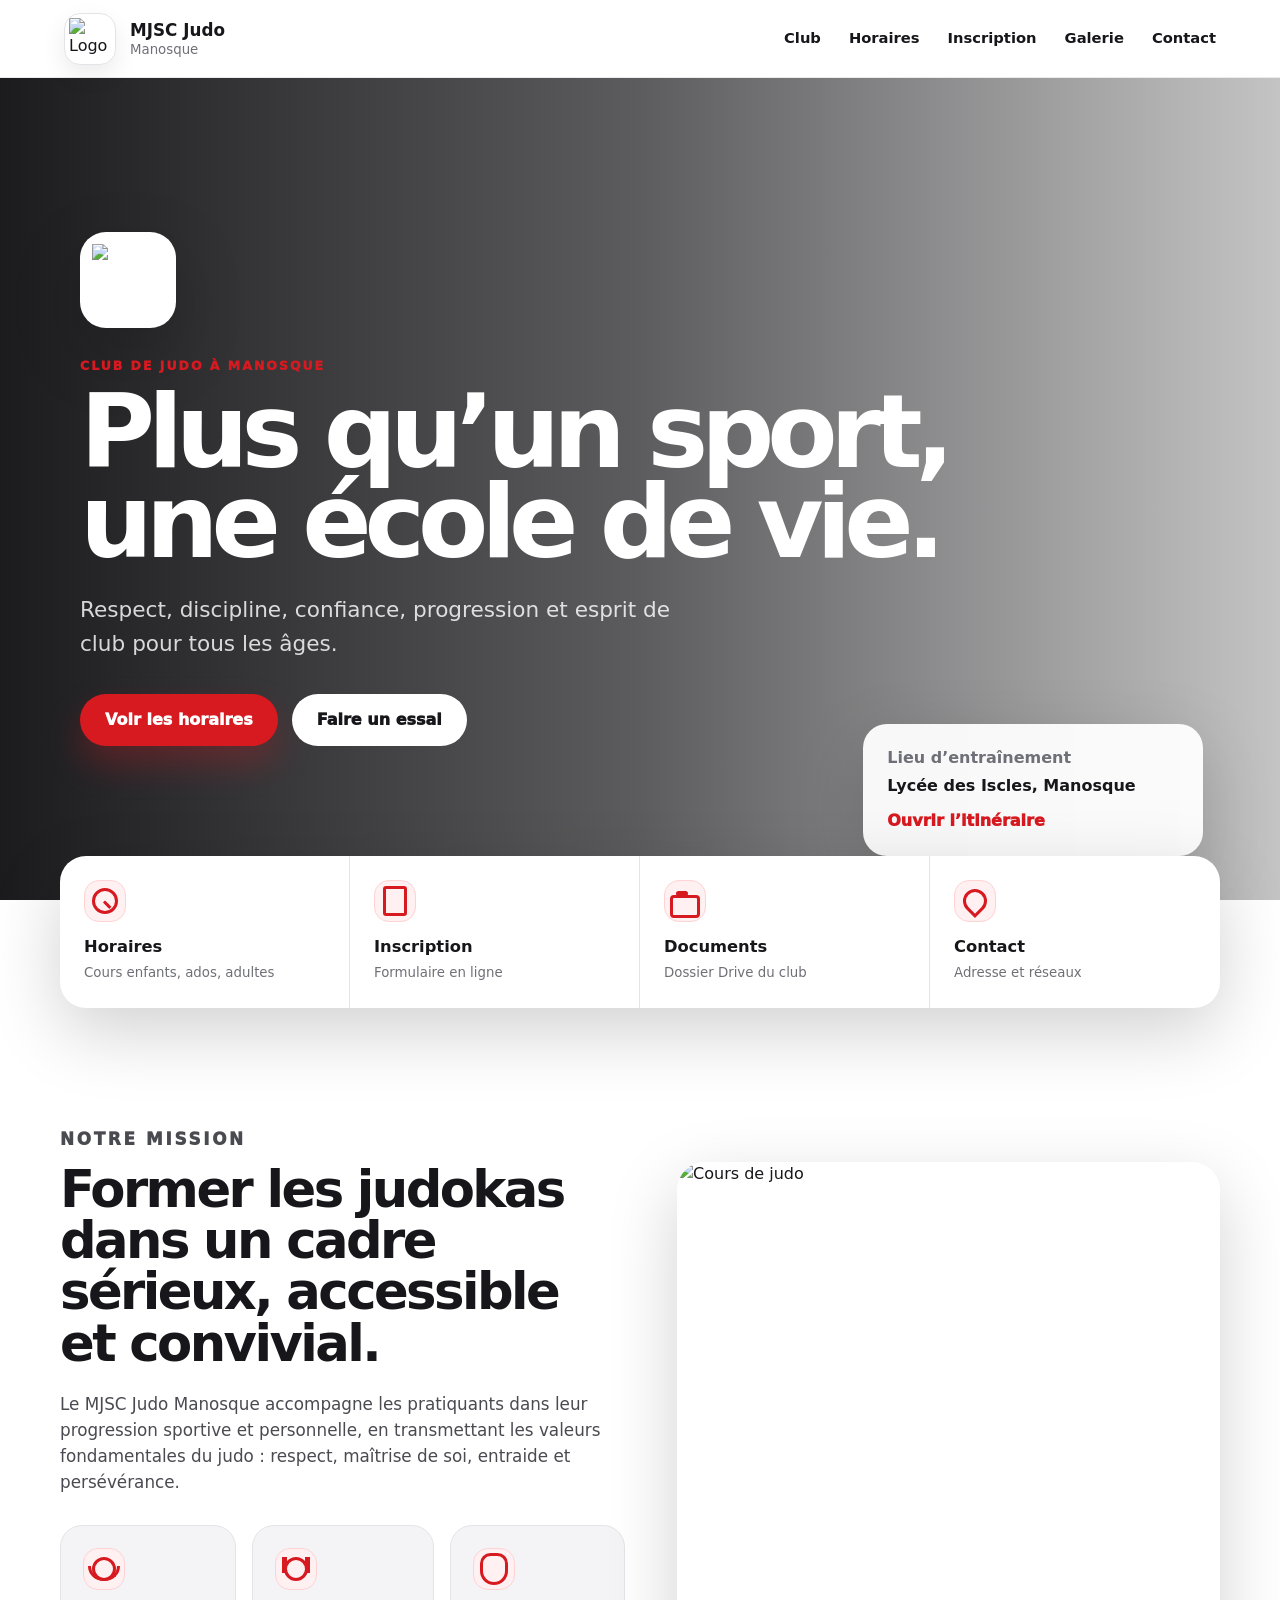
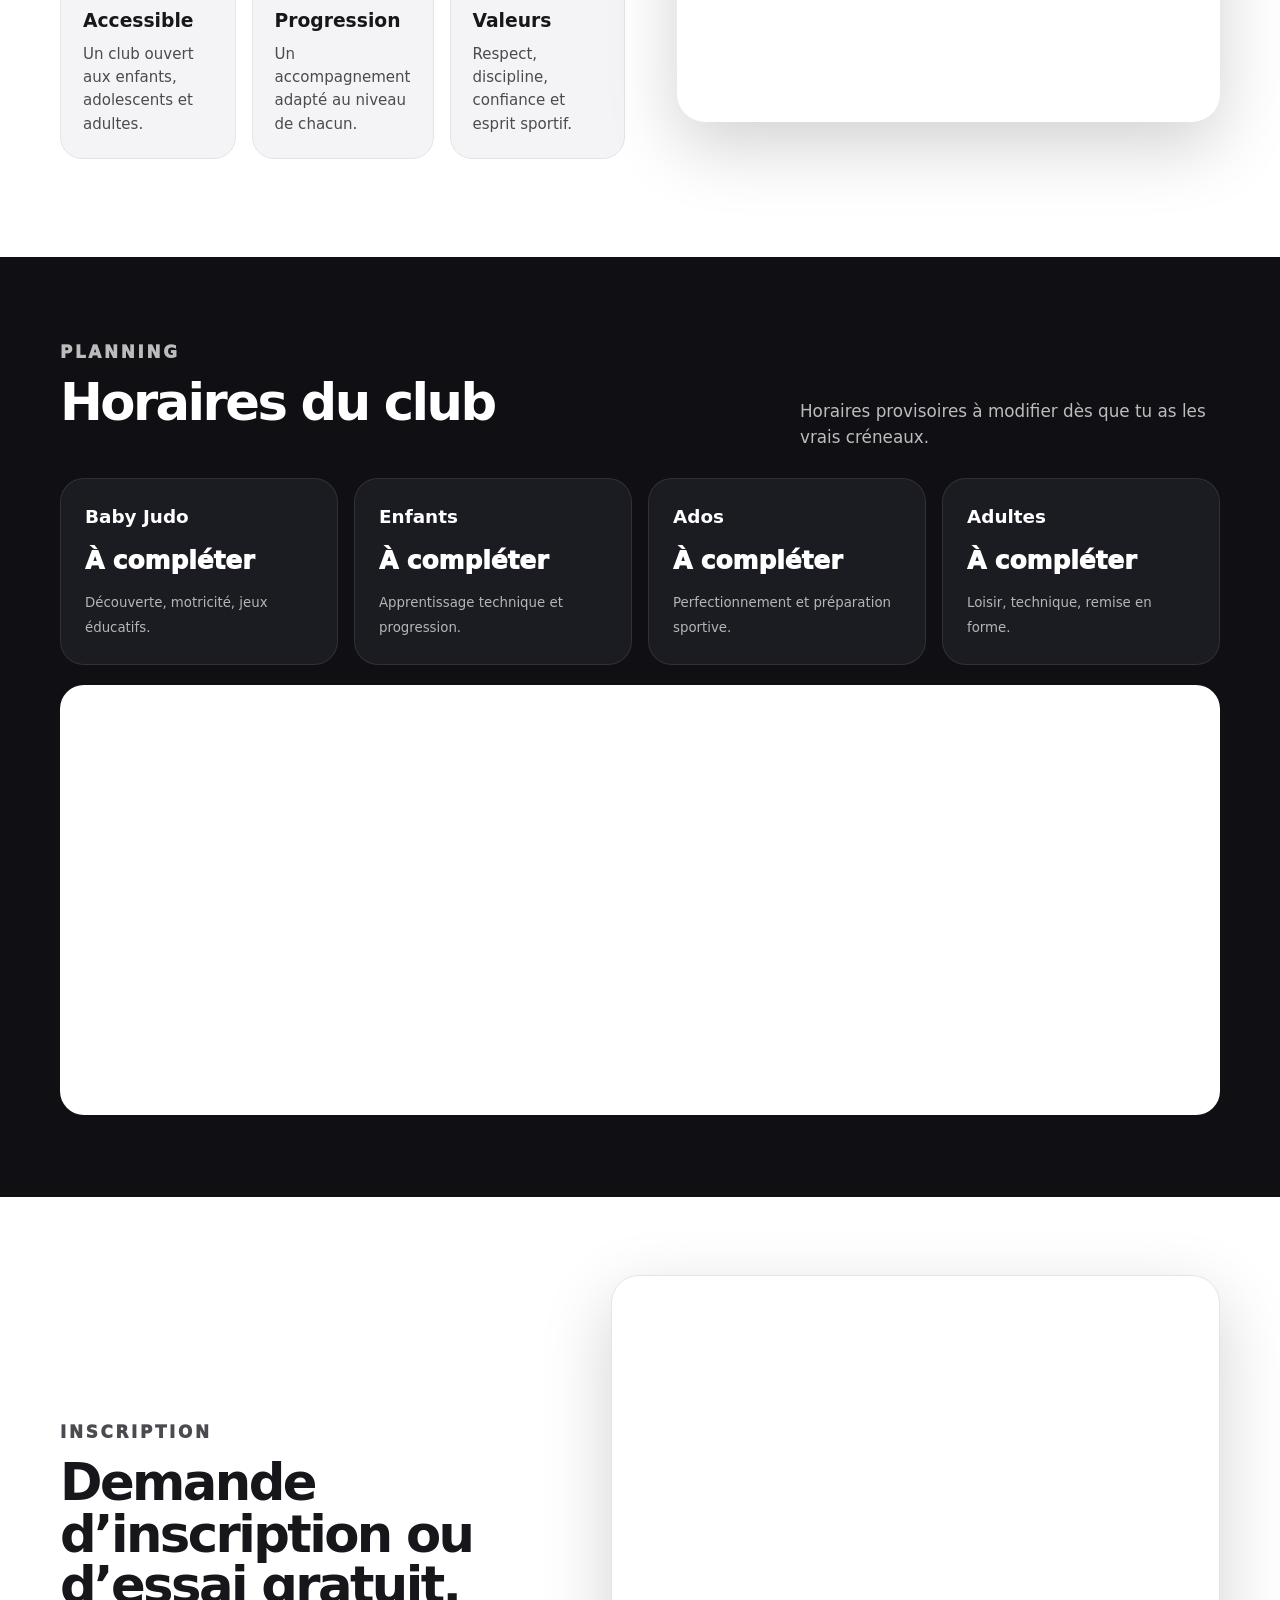
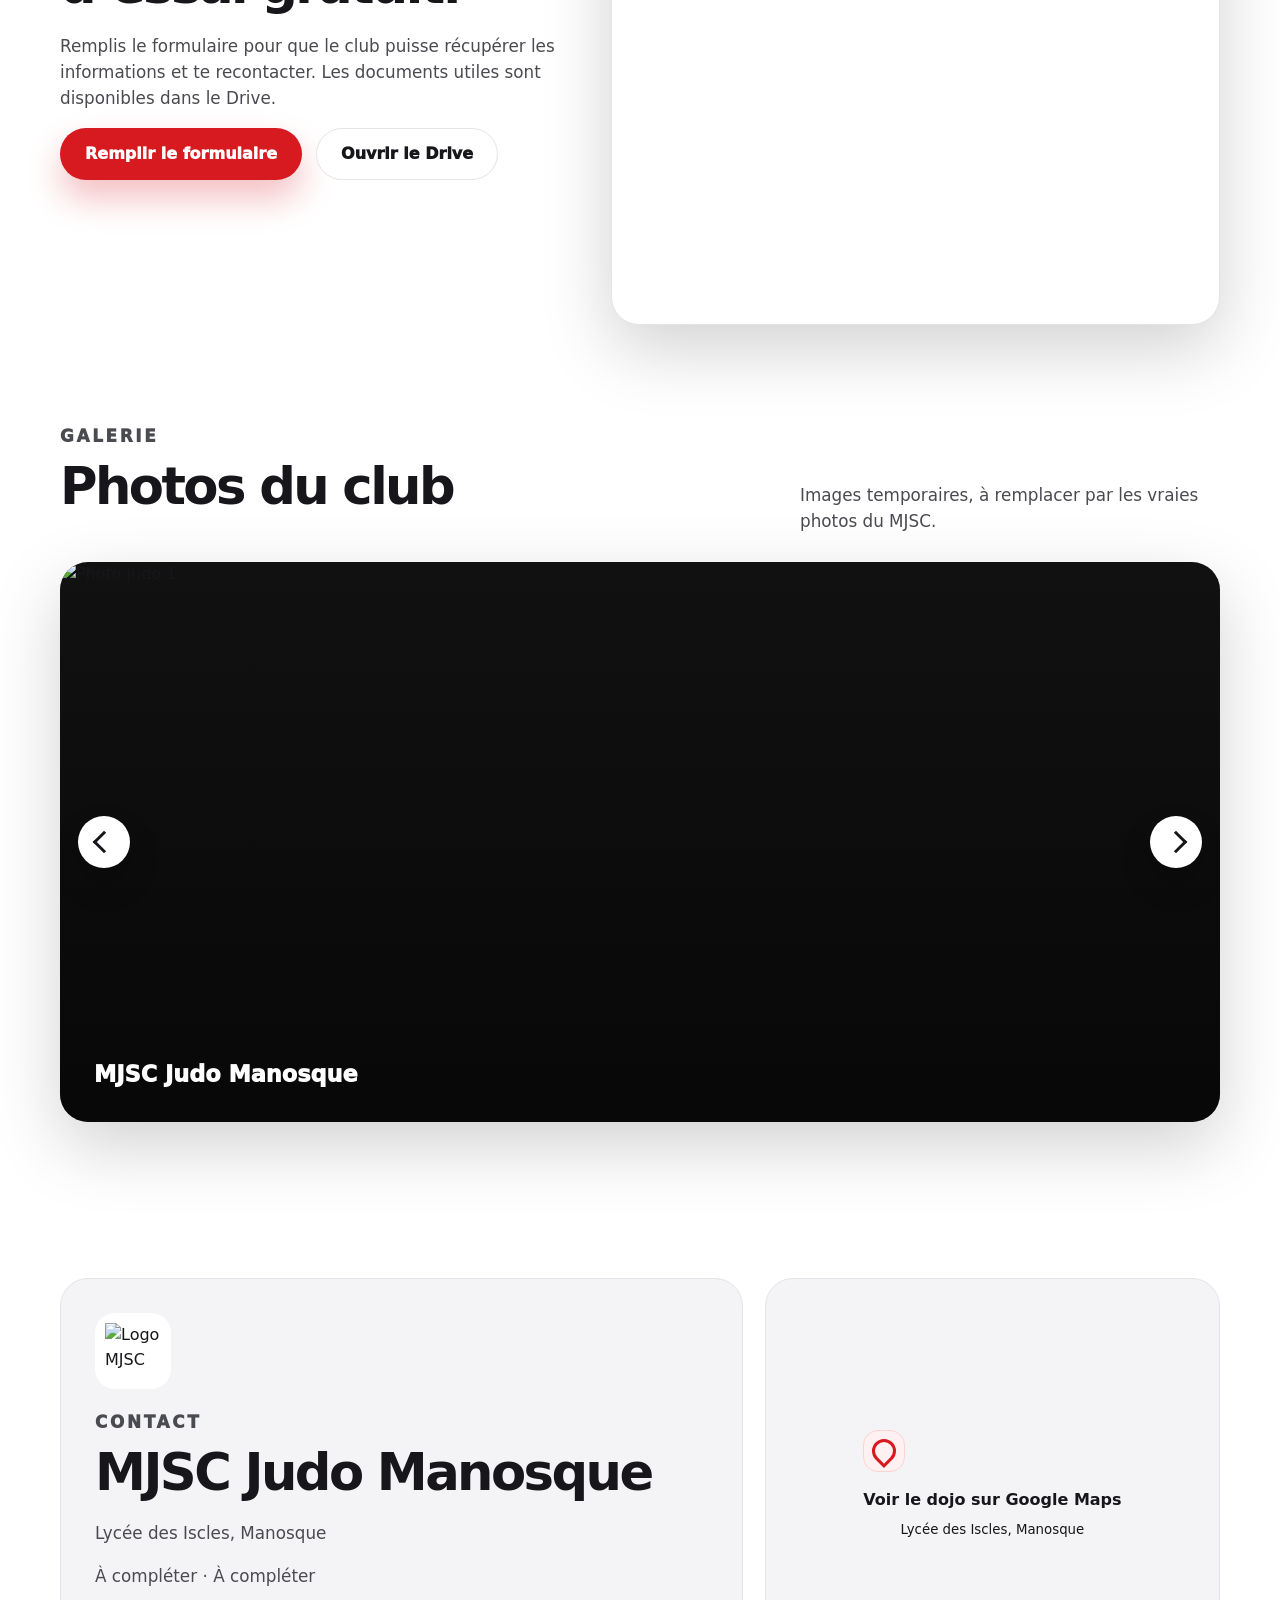
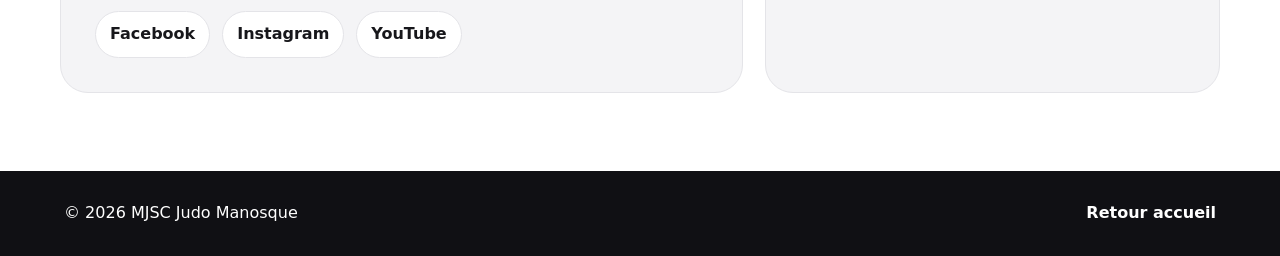
==== commit 5833f4e6: "Add files via upload" ====
--- a/index.html
+++ b/index.html
@@ -1,150 +1,141 @@
 <!doctype html>
 <html lang="fr">
 <head>
-  <meta charset="utf-8">
-  <meta name="viewport" content="width=device-width, initial-scale=1">
+  <meta charset="utf-8" />
+  <meta name="viewport" content="width=device-width, initial-scale=1" />
   <title>MJSC Judo Manosque</title>
-  <meta name="description" content="Club de judo à Manosque : cours enfants, ados, adultes, inscription, horaires et actualités.">
-  <link rel="icon" href="assets/logo-mjsc.png">
-  <link rel="stylesheet" href="styles.css">
+  <meta name="description" content="Site officiel du MJSC Judo Manosque : horaires, inscription, documents, actualités et contact." />
+  <link rel="icon" href="assets/logo-mjsc.png" />
+  <link rel="stylesheet" href="style.css" />
 </head>
 <body>
-  <header class="site-header" id="top">
-    <a class="brand" href="#top" aria-label="Accueil MJSC Judo">
-      <span class="logo-box"><img src="assets/logo-mjsc.png" alt="Logo MJSC Judo Manosque"></span>
+  <header class="site-header">
+    <a class="brand" href="#accueil" aria-label="Accueil MJSC Judo">
+      <span class="logo-box"><img src="assets/logo-mjsc.png" alt="Logo MJSC Judo"></span>
+      <span><strong>MJSC Judo</strong><small>Manosque</small></span>
     </a>
-    <button class="menu-toggle" aria-label="Ouvrir le menu">☰</button>
-    <nav class="nav" aria-label="Navigation principale">
-      <a href="#top" class="active">Accueil</a>
-      <a href="#club">Le club</a>
+    <button class="menu-toggle" aria-label="Ouvrir le menu"><span></span><span></span><span></span></button>
+    <nav class="main-nav">
+      <a href="#club">Club</a>
       <a href="#horaires">Horaires</a>
       <a href="#inscription">Inscription</a>
       <a href="#galerie">Galerie</a>
-      <a href="#actualites">Actualités</a>
       <a href="#contact">Contact</a>
     </nav>
-    <a class="btn btn-red header-cta" href="#inscription">Essai gratuit</a>
   </header>
 
-  <main>
-    <section class="hero" aria-label="Présentation">
-      <button class="hero-arrow prev" aria-label="Image précédente">‹</button>
-      <div class="hero-slide is-active" style="background-image:linear-gradient(90deg,rgba(0,0,0,.88),rgba(0,0,0,.35)),url('assets/gallery/photo-1.jpg')"></div>
-      <div class="hero-slide" style="background-image:linear-gradient(90deg,rgba(0,0,0,.88),rgba(0,0,0,.35)),url('assets/gallery/photo-2.jpg')"></div>
-      <div class="hero-slide" style="background-image:linear-gradient(90deg,rgba(0,0,0,.88),rgba(0,0,0,.35)),url('assets/gallery/photo-3.jpg')"></div>
-      <div class="hero-content container">
-        <p class="red-label">Manosque Judo Sports et Culture</p>
-        <h1>Plus qu’un sport,<br>une école de vie</h1>
-        <p class="hero-text">Respect, courage, sincérité, honneur, modestie, politesse, contrôle de soi et amitié.</p>
+  <main id="accueil">
+    <section class="hero">
+      <div class="hero-bg" id="heroBg"></div>
+      <div class="hero-overlay"></div>
+      <div class="hero-content">
+        <div class="hero-logo"><img src="assets/logo-mjsc.png" alt="Logo MJSC"></div>
+        <p class="eyebrow">Club de judo à Manosque</p>
+        <h1>Plus qu’un sport,<br>une école de vie.</h1>
+        <p class="lead">Respect, discipline, confiance, progression et esprit de club pour tous les âges.</p>
         <div class="hero-actions">
-          <a class="btn btn-red" href="#horaires">Nos horaires</a>
-          <a class="btn btn-outline" href="#inscription">Essai gratuit</a>
+          <a class="btn primary" href="#horaires">Voir les horaires</a>
+          <a class="btn secondary" href="#inscription">Faire un essai</a>
         </div>
       </div>
-      <button class="hero-arrow next" aria-label="Image suivante">›</button>
-      <div class="dots" aria-hidden="true"></div>
-    </section>
-
-    <section class="photo-strip" id="galerie" aria-label="Galerie photos">
-      <button class="strip-arrow strip-prev" aria-label="Précédent">‹</button>
-      <div class="strip-track">
-        <img src="assets/gallery/photo-1.jpg" alt="Cours de judo">
-        <img src="assets/gallery/photo-2.jpg" alt="Entraînement de judo">
-        <img src="assets/gallery/photo-3.jpg" alt="Compétition de judo">
-        <img src="assets/gallery/photo-4.jpg" alt="Groupe du club">
-        <img src="assets/gallery/photo-5.jpg" alt="Esprit du club">
-      </div>
-      <button class="strip-arrow strip-next" aria-label="Suivant">›</button>
-    </section>
-
-    <section class="container intro" id="club">
-      <div class="intro-text">
-        <p class="section-kicker">Bienvenue au</p>
-        <h2>MJSC Judo Manosque</h2>
-        <p>Notre club accueille les enfants, les adolescents et les adultes dans une ambiance conviviale et familiale.</p>
-        <p>Nous transmettons les valeurs du judo à travers le plaisir, le partage et le dépassement de soi.</p>
-        <a href="#contact" class="btn btn-dark">Découvrir le club</a>
-      </div>
-      <div class="features">
-        <article><span>👥</span><h3>Pour tous</h3><p>De 4 ans à adultes</p></article>
-        <article><span>🥋</span><h3>Professeurs diplômés</h3><p>Encadrement de qualité</p></article>
-        <article><span>🏅</span><h3>Compétitions</h3><p>Entraînements et tournois</p></article>
-        <article><span>🤝</span><h3>Valeurs</h3><p>Respect, entraide, courage</p></article>
+      <div class="hero-card">
+        <p>Lieu d’entraînement</p>
+        <strong id="addressShort">Lycée des Iscles, Manosque</strong>
+        <a id="mapHero" href="#" target="_blank" rel="noopener">Ouvrir l’itinéraire</a>
       </div>
     </section>
 
-    <section class="container schedule-grid" id="horaires">
-      <div>
-        <h2><span>Horaires</span> des cours</h2>
-        <div class="table-wrap">
-          <table>
-            <thead><tr><th>Jour</th><th>Horaires</th><th>Catégorie</th><th>Années</th><th>Professeur</th></tr></thead>
-            <tbody id="horairesBody"></tbody>
-          </table>
-        </div>
-        <a href="#planning" class="btn btn-outline-dark center-btn">Voir le calendrier</a>
-      </div>
-      <aside class="signup-card">
-        <h3>Inscription & documents</h3>
-        <p>Remplissez le formulaire d’inscription en ligne ou téléchargez le dossier d’inscription.</p>
-        <a id="formButton" class="btn btn-red" href="#inscription">Formulaire d’inscription</a>
-        <a id="driveButton" class="btn btn-outline" target="_blank" rel="noopener">Dossier d’inscription<br><small>Google Drive</small></a>
-      </aside>
+    <section class="quick-strip">
+      <a href="#horaires"><span class="icon clock"></span><b>Horaires</b><small>Cours enfants, ados, adultes</small></a>
+      <a href="#inscription"><span class="icon file"></span><b>Inscription</b><small>Formulaire en ligne</small></a>
+      <a id="driveQuick" href="#" target="_blank" rel="noopener"><span class="icon folder"></span><b>Documents</b><small>Dossier Drive du club</small></a>
+      <a href="#contact"><span class="icon pin"></span><b>Contact</b><small>Adresse et réseaux</small></a>
     </section>
 
-    <section class="benefits">
-      <div class="container benefit-grid">
-        <article>🥋 <strong>Essai gratuit</strong><span>Venez essayer 2 cours gratuitement</span></article>
-        <article>🏟️ <strong>Dojo équipé</strong><span>Un dojo moderne et sécurisé</span></article>
-        <article>🇫🇷 <strong>Club affilié FFJDA</strong><span>Fédération Française de Judo</span></article>
-        <article>👨‍👩‍👧‍👦 <strong>Esprit familial</strong><span>Ambiance conviviale et respectueuse</span></article>
+    <section id="club" class="section two-col">
+      <div>
+        <p class="section-kicker">Notre mission</p>
+        <h2>Former les judokas dans un cadre sérieux, accessible et convivial.</h2>
+        <p>Le MJSC Judo Manosque accompagne les pratiquants dans leur progression sportive et personnelle, en transmettant les valeurs fondamentales du judo : respect, maîtrise de soi, entraide et persévérance.</p>
+        <div class="values-grid">
+          <article><span class="icon people"></span><h3>Accessible</h3><p>Un club ouvert aux enfants, adolescents et adultes.</p></article>
+          <article><span class="icon medal"></span><h3>Progression</h3><p>Un accompagnement adapté au niveau de chacun.</p></article>
+          <article><span class="icon shield"></span><h3>Valeurs</h3><p>Respect, discipline, confiance et esprit sportif.</p></article>
+        </div>
+      </div>
+      <div class="image-card"><img id="clubPhoto" alt="Cours de judo"></div>
+    </section>
+
+    <section id="horaires" class="section dark-section">
+      <div class="section-head">
+        <div><p class="section-kicker">Planning</p><h2>Horaires du club</h2></div>
+        <p>Horaires provisoires à modifier dès que tu as les vrais créneaux.</p>
+      </div>
+      <div class="schedule-grid">
+        <article><strong>Baby Judo</strong><span>À compléter</span><small>Découverte, motricité, jeux éducatifs.</small></article>
+        <article><strong>Enfants</strong><span>À compléter</span><small>Apprentissage technique et progression.</small></article>
+        <article><strong>Ados</strong><span>À compléter</span><small>Perfectionnement et préparation sportive.</small></article>
+        <article><strong>Adultes</strong><span>À compléter</span><small>Loisir, technique, remise en forme.</small></article>
+      </div>
+      <div class="calendar-card">
+        <iframe id="calendarFrame" title="Calendrier MJSC Judo" loading="lazy"></iframe>
       </div>
     </section>
 
-    <section class="container embed-section" id="planning">
-      <h2><span>Planning</span> & événements</h2>
-      <div class="embed-card"><iframe id="calendarFrame" title="Calendrier du club" loading="lazy"></iframe></div>
-    </section>
-
-    <section class="container embed-section" id="inscription">
-      <h2><span>Demande d’essai</span> ou inscription</h2>
-      <p class="muted">Le formulaire Google envoie les réponses directement dans Google Sheets / Drive.</p>
-      <div class="form-grid">
-        <div class="doc-card">
-          <h3>Documents utiles</h3>
-          <ul>
-            <li>Nom, prénom et date de naissance</li>
-            <li>Responsable légal pour les mineurs</li>
-            <li>Certificat médical ou questionnaire santé selon le cas</li>
-            <li>Autorisation photo / contact</li>
-          </ul>
-          <a id="driveButton2" class="btn btn-dark" target="_blank" rel="noopener">Ouvrir le Drive</a>
+    <section id="inscription" class="section two-col reversed">
+      <div>
+        <p class="section-kicker">Inscription</p>
+        <h2>Demande d’inscription ou d’essai gratuit.</h2>
+        <p>Remplis le formulaire pour que le club puisse récupérer les informations et te recontacter. Les documents utiles sont disponibles dans le Drive.</p>
+        <div class="inline-actions">
+          <a class="btn primary" href="#formulaire">Remplir le formulaire</a>
+          <a class="btn outline" id="driveBtn" href="#" target="_blank" rel="noopener">Ouvrir le Drive</a>
         </div>
-        <div class="embed-card form-card"><iframe id="formFrame" title="Formulaire d’inscription" loading="lazy"></iframe></div>
+      </div>
+      <div class="form-preview" id="formulaire">
+        <iframe id="formFrame" title="Formulaire inscription MJSC" loading="lazy"></iframe>
       </div>
     </section>
 
-    <section class="container social" id="actualites">
-      <h2><span>La vie</span> du club</h2>
-      <div class="social-grid">
-        <article><h3>Facebook</h3><p>Suivez les informations du club.</p><a id="facebookLink" class="btn btn-red" target="_blank" rel="noopener">Ouvrir Facebook</a></article>
-        <article><h3>Instagram</h3><p>Photos, stories et actualités.</p><a id="instagramLink" class="btn btn-red" target="_blank" rel="noopener">Ouvrir Instagram</a></article>
-        <article class="video-card"><h3>YouTube</h3><div id="youtubeEmbed" class="youtube-placeholder">▶</div><a id="youtubeLink" class="btn btn-outline-dark" target="_blank" rel="noopener">Ouvrir YouTube</a></article>
+    <section id="galerie" class="section gallery-section">
+      <div class="section-head">
+        <div><p class="section-kicker">Galerie</p><h2>Photos du club</h2></div>
+        <p>Images temporaires, à remplacer par les vraies photos du MJSC.</p>
       </div>
+      <div class="carousel">
+        <button class="carousel-btn prev" aria-label="Photo précédente"></button>
+        <div class="carousel-track" id="carouselTrack"></div>
+        <button class="carousel-btn next" aria-label="Photo suivante"></button>
+      </div>
+    </section>
+
+    <section id="contact" class="section contact-section">
+      <div class="contact-card">
+        <div class="footer-logo"><img src="assets/logo-mjsc.png" alt="Logo MJSC"></div>
+        <p class="section-kicker">Contact</p>
+        <h2>MJSC Judo Manosque</h2>
+        <p id="addressFull">Lycée des Iscles, Manosque</p>
+        <p><span id="phoneText">À compléter</span> · <span id="emailText">À compléter</span></p>
+        <div class="socials">
+          <a id="facebookLink" href="#" target="_blank" rel="noopener">Facebook</a>
+          <a id="instagramLink" href="#" target="_blank" rel="noopener">Instagram</a>
+          <a id="youtubeLink" href="#" target="_blank" rel="noopener">YouTube</a>
+        </div>
+      </div>
+      <a class="map-card" id="mapContact" href="#" target="_blank" rel="noopener">
+        <span class="icon pin"></span>
+        <strong>Voir le dojo sur Google Maps</strong>
+        <small>Lycée des Iscles, Manosque</small>
+      </a>
     </section>
   </main>
 
-  <footer class="footer" id="contact">
-    <div class="container footer-grid">
-      <div><img src="assets/logo-mjsc.png" alt="Logo MJSC" class="footer-logo"><p>MJSC Judo Manosque<br><span id="clubAddress">Lycée des Iscles, Manosque</span></p><p>✉ <a id="clubEmail" href="#">contact@mjsc-judo.fr</a><br>☎ <a id="clubPhone" href="#">00 00 00 00 00</a></p></div>
-      <div><h3>Nous suivre</h3><p><a id="footerFacebook" target="_blank" rel="noopener">Facebook</a></p><p><a id="footerInstagram" target="_blank" rel="noopener">Instagram</a></p><p><a id="footerYoutube" target="_blank" rel="noopener">YouTube</a></p></div>
-      <div><h3>Plan d’accès</h3><a id="mapsLink" class="map-box" target="_blank" rel="noopener">📍 Dojo MJSC Judo<br>Lycée des Iscles, Manosque</a></div>
-      <div><h3>Liens utiles</h3><p>Fédération Française de Judo</p><p>Ligue PACA Judo</p><p>Ville de Manosque</p></div>
-    </div>
-    <p class="copyright">© <span id="year"></span> MJSC Judo Manosque - Tous droits réservés</p>
+  <footer class="site-footer">
+    <span>© <span id="year"></span> MJSC Judo Manosque</span>
+    <a href="#accueil">Retour accueil</a>
   </footer>
+  <button class="back-top" aria-label="Retour en haut"></button>
 
-  <button class="to-top" aria-label="Retour en haut">↑</button>
   <script src="config.js"></script>
   <script src="app.js"></script>
 </body>
--- a/style.css
+++ b/style.css
@@ -0,0 +1 @@
+:root{--red:#d71920;--dark:#101014;--ink:#17171b;--soft:#f4f4f6;--white:#fff;--muted:#6f6f78;--line:#e4e4e8;--shadow:0 24px 70px rgba(0,0,0,.18);--radius:28px}*{box-sizing:border-box}html{scroll-behavior:smooth}body{margin:0;font-family:Inter,system-ui,-apple-system,Segoe UI,Arial,sans-serif;color:var(--ink);background:#fff;line-height:1.55}a{color:inherit;text-decoration:none}img{max-width:100%;display:block}.site-header{position:sticky;top:0;z-index:50;height:78px;background:rgba(255,255,255,.94);backdrop-filter:blur(16px);border-bottom:1px solid rgba(0,0,0,.08);display:flex;align-items:center;justify-content:space-between;padding:0 clamp(18px,5vw,72px)}.brand{display:flex;align-items:center;gap:14px}.logo-box{width:52px;height:52px;border-radius:16px;background:white;border:1px solid var(--line);box-shadow:0 10px 24px rgba(0,0,0,.08);display:grid;place-items:center;overflow:hidden}.logo-box img{width:42px;height:42px;object-fit:contain}.brand strong{display:block;font-size:1.05rem}.brand small{display:block;color:var(--muted);margin-top:-3px}.main-nav{display:flex;gap:28px;font-weight:800;font-size:.92rem}.main-nav a{position:relative}.main-nav a:after{content:"";position:absolute;left:0;right:100%;bottom:-9px;height:3px;background:var(--red);transition:.25s}.main-nav a:hover:after{right:0}.menu-toggle{display:none;background:none;border:0;width:42px}.menu-toggle span{display:block;height:3px;background:var(--ink);margin:6px 0;border-radius:9px}.hero{position:relative;min-height:calc(100vh - 78px);display:grid;place-items:center;overflow:hidden;padding:80px 20px}.hero-bg{position:absolute;inset:0;background-size:cover;background-position:center;transform:scale(1.03);transition:background-image .4s}.hero-overlay{position:absolute;inset:0;background:linear-gradient(90deg,rgba(8,8,11,.92),rgba(8,8,11,.66),rgba(8,8,11,.24))}.hero-content{position:relative;z-index:2;width:min(1120px,100%);color:white}.hero-logo{width:96px;height:96px;border-radius:26px;background:white;padding:12px;margin-bottom:28px;box-shadow:var(--shadow)}.hero-logo img{width:100%;height:100%;object-fit:contain}.eyebrow,.section-kicker{text-transform:uppercase;letter-spacing:.16em;font-size:.78rem;font-weight:950;color:var(--red);margin:0 0 12px}.hero h1{font-size:clamp(3.2rem,8vw,7.4rem);line-height:.88;margin:0 0 26px;letter-spacing:-.07em;max-width:880px}.lead{font-size:clamp(1.05rem,2vw,1.35rem);max-width:640px;color:rgba(255,255,255,.82);margin:0 0 34px}.btn{display:inline-flex;align-items:center;justify-content:center;min-height:52px;padding:0 24px;border-radius:999px;font-weight:950;border:1px solid transparent;transition:.2s}.btn:hover{transform:translateY(-2px)}.primary{background:var(--red);color:white;box-shadow:0 18px 34px rgba(215,25,32,.28)}.secondary{background:white;color:var(--ink)}.outline{border-color:var(--line);background:white;color:var(--ink)}.hero-actions,.inline-actions{display:flex;flex-wrap:wrap;gap:14px}.hero-card{position:absolute;right:clamp(20px,6vw,82px);bottom:44px;z-index:2;background:rgba(255,255,255,.94);border-radius:24px;padding:22px 24px;box-shadow:var(--shadow);width:min(340px,calc(100% - 40px))}.hero-card p{margin:0;color:var(--muted);font-weight:800}.hero-card strong{display:block;margin:4px 0 10px}.hero-card a{color:var(--red);font-weight:950}.quick-strip{width:min(1160px,calc(100% - 36px));margin:-44px auto 40px;position:relative;z-index:4;background:#fff;border-radius:26px;box-shadow:var(--shadow);display:grid;grid-template-columns:repeat(4,1fr);overflow:hidden}.quick-strip a{padding:24px;border-right:1px solid var(--line);display:grid;gap:4px}.quick-strip a:last-child{border-right:0}.quick-strip b{font-size:1.02rem}.quick-strip small{color:var(--muted)}.icon{width:42px;height:42px;border-radius:15px;background:#fff0f1;border:1px solid #ffd2d4;display:inline-grid;place-items:center;position:relative;margin-bottom:8px}.icon:before,.icon:after{content:"";position:absolute}.clock:before{width:20px;height:20px;border:3px solid var(--red);border-radius:50%}.clock:after{width:9px;height:3px;background:var(--red);transform:translate(3px,0) rotate(45deg);transform-origin:left}.file:before{width:18px;height:24px;border:3px solid var(--red);border-radius:3px}.folder:before{width:24px;height:17px;border:3px solid var(--red);border-radius:4px;top:14px}.folder:after{width:12px;height:5px;background:var(--red);top:10px;left:11px;border-radius:3px}.pin:before{width:18px;height:18px;border:3px solid var(--red);border-radius:50% 50% 50% 0;transform:rotate(-45deg)}.people:before{width:18px;height:18px;border-radius:50%;border:3px solid var(--red);top:8px}.people:after{width:26px;height:12px;border:3px solid var(--red);border-top:0;border-radius:0 0 18px 18px;bottom:8px}.medal:before{width:18px;height:18px;border-radius:50%;border:3px solid var(--red);bottom:8px}.medal:after{width:18px;height:16px;border-left:5px solid var(--red);border-right:5px solid var(--red);top:8px}.shield:before{width:22px;height:26px;border:3px solid var(--red);border-radius:12px 12px 16px 16px}.section{width:min(1160px,calc(100% - 36px));margin:0 auto;padding:78px 0}.two-col{display:grid;grid-template-columns:1.02fr .98fr;gap:52px;align-items:center}.reversed{grid-template-columns:.9fr 1.1fr}.section h2{font-size:clamp(2.1rem,4vw,4rem);line-height:1;margin:0 0 22px;letter-spacing:-.05em}.section p{font-size:1.05rem;color:#4a4a51}.values-grid{display:grid;grid-template-columns:repeat(3,1fr);gap:16px;margin-top:30px}.values-grid article{background:var(--soft);border:1px solid var(--line);border-radius:22px;padding:22px}.values-grid h3{margin:0 0 8px}.values-grid p{font-size:.94rem;margin:0}.image-card{height:560px;border-radius:var(--radius);overflow:hidden;box-shadow:var(--shadow)}.image-card img{width:100%;height:100%;object-fit:cover}.dark-section{width:100%;background:var(--dark);color:white;padding:82px max(18px,calc((100% - 1160px)/2));margin-top:20px}.dark-section p{color:rgba(255,255,255,.72)}.section-head{display:flex;justify-content:space-between;align-items:end;gap:30px;margin-bottom:28px}.section-head p:last-child{max-width:420px;margin:0}.schedule-grid{display:grid;grid-template-columns:repeat(4,1fr);gap:16px}.schedule-grid article{background:#1b1b22;border:1px solid rgba(255,255,255,.09);border-radius:24px;padding:24px}.schedule-grid strong{display:block;font-size:1.15rem}.schedule-grid span{display:block;color:white;font-size:1.55rem;font-weight:950;margin:10px 0}.schedule-grid small{color:rgba(255,255,255,.68)}.calendar-card{margin-top:20px;background:white;border-radius:24px;overflow:hidden;height:430px}.calendar-card iframe,.form-preview iframe{width:100%;height:100%;border:0}.form-preview{height:650px;border:1px solid var(--line);border-radius:var(--radius);overflow:hidden;background:white;box-shadow:var(--shadow)}.gallery-section{padding-top:20px}.carousel{position:relative;overflow:hidden;border-radius:var(--radius);box-shadow:var(--shadow);height:560px;background:#111}.carousel-track{height:100%;display:flex;transition:transform .45s ease}.slide{min-width:100%;height:100%;position:relative}.slide img{width:100%;height:100%;object-fit:cover}.slide:after{content:"";position:absolute;inset:0;background:linear-gradient(180deg,transparent,rgba(0,0,0,.56))}.slide-caption{position:absolute;left:34px;bottom:30px;z-index:2;color:white;font-size:1.4rem;font-weight:950}.carousel-btn{position:absolute;top:50%;z-index:3;transform:translateY(-50%);width:52px;height:52px;border:0;border-radius:50%;background:white;box-shadow:0 16px 30px rgba(0,0,0,.22);cursor:pointer}.carousel-btn:before{content:"";display:block;width:13px;height:13px;border-top:3px solid var(--ink);border-left:3px solid var(--ink);margin:auto}.prev{left:18px}.next{right:18px}.prev:before{transform:rotate(-45deg)}.next:before{transform:rotate(135deg)}.contact-section{display:grid;grid-template-columns:1.2fr .8fr;gap:22px}.contact-card,.map-card{border-radius:var(--radius);padding:34px;background:var(--soft);border:1px solid var(--line)}.footer-logo{width:76px;height:76px;background:white;border-radius:20px;padding:10px;margin-bottom:20px}.socials{display:flex;gap:12px;flex-wrap:wrap;margin-top:22px}.socials a{padding:10px 14px;border-radius:999px;background:white;border:1px solid var(--line);font-weight:900}.map-card{display:grid;place-content:center;text-align:center;gap:8px}.site-footer{padding:30px clamp(18px,5vw,72px);background:var(--dark);color:white;display:flex;justify-content:space-between;gap:20px}.site-footer a{color:white;font-weight:900}.back-top{position:fixed;right:22px;bottom:22px;width:52px;height:52px;border:0;border-radius:50%;background:var(--red);box-shadow:0 18px 36px rgba(0,0,0,.22);opacity:0;pointer-events:none;transition:.2s;z-index:60}.back-top.visible{opacity:1;pointer-events:auto}.back-top:before{content:"";display:block;width:14px;height:14px;border-top:4px solid white;border-left:4px solid white;transform:rotate(45deg);margin:19px auto 0}@media(max-width:900px){.main-nav{position:fixed;top:78px;left:0;right:0;background:white;display:none;flex-direction:column;padding:22px;border-bottom:1px solid var(--line)}.main-nav.open{display:flex}.menu-toggle{display:block}.hero{min-height:780px;place-items:end start}.hero h1{font-size:3.3rem}.hero-card{left:18px;right:18px;bottom:18px}.quick-strip,.schedule-grid,.values-grid,.two-col,.reversed,.contact-section{grid-template-columns:1fr}.quick-strip{margin-top:22px}.quick-strip a{border-right:0;border-bottom:1px solid var(--line)}.image-card,.carousel{height:390px}.section-head{display:block}.calendar-card{height:360px}.form-preview{height:620px}.site-footer{display:block;text-align:center}.site-footer a{display:block;margin-top:12px}}
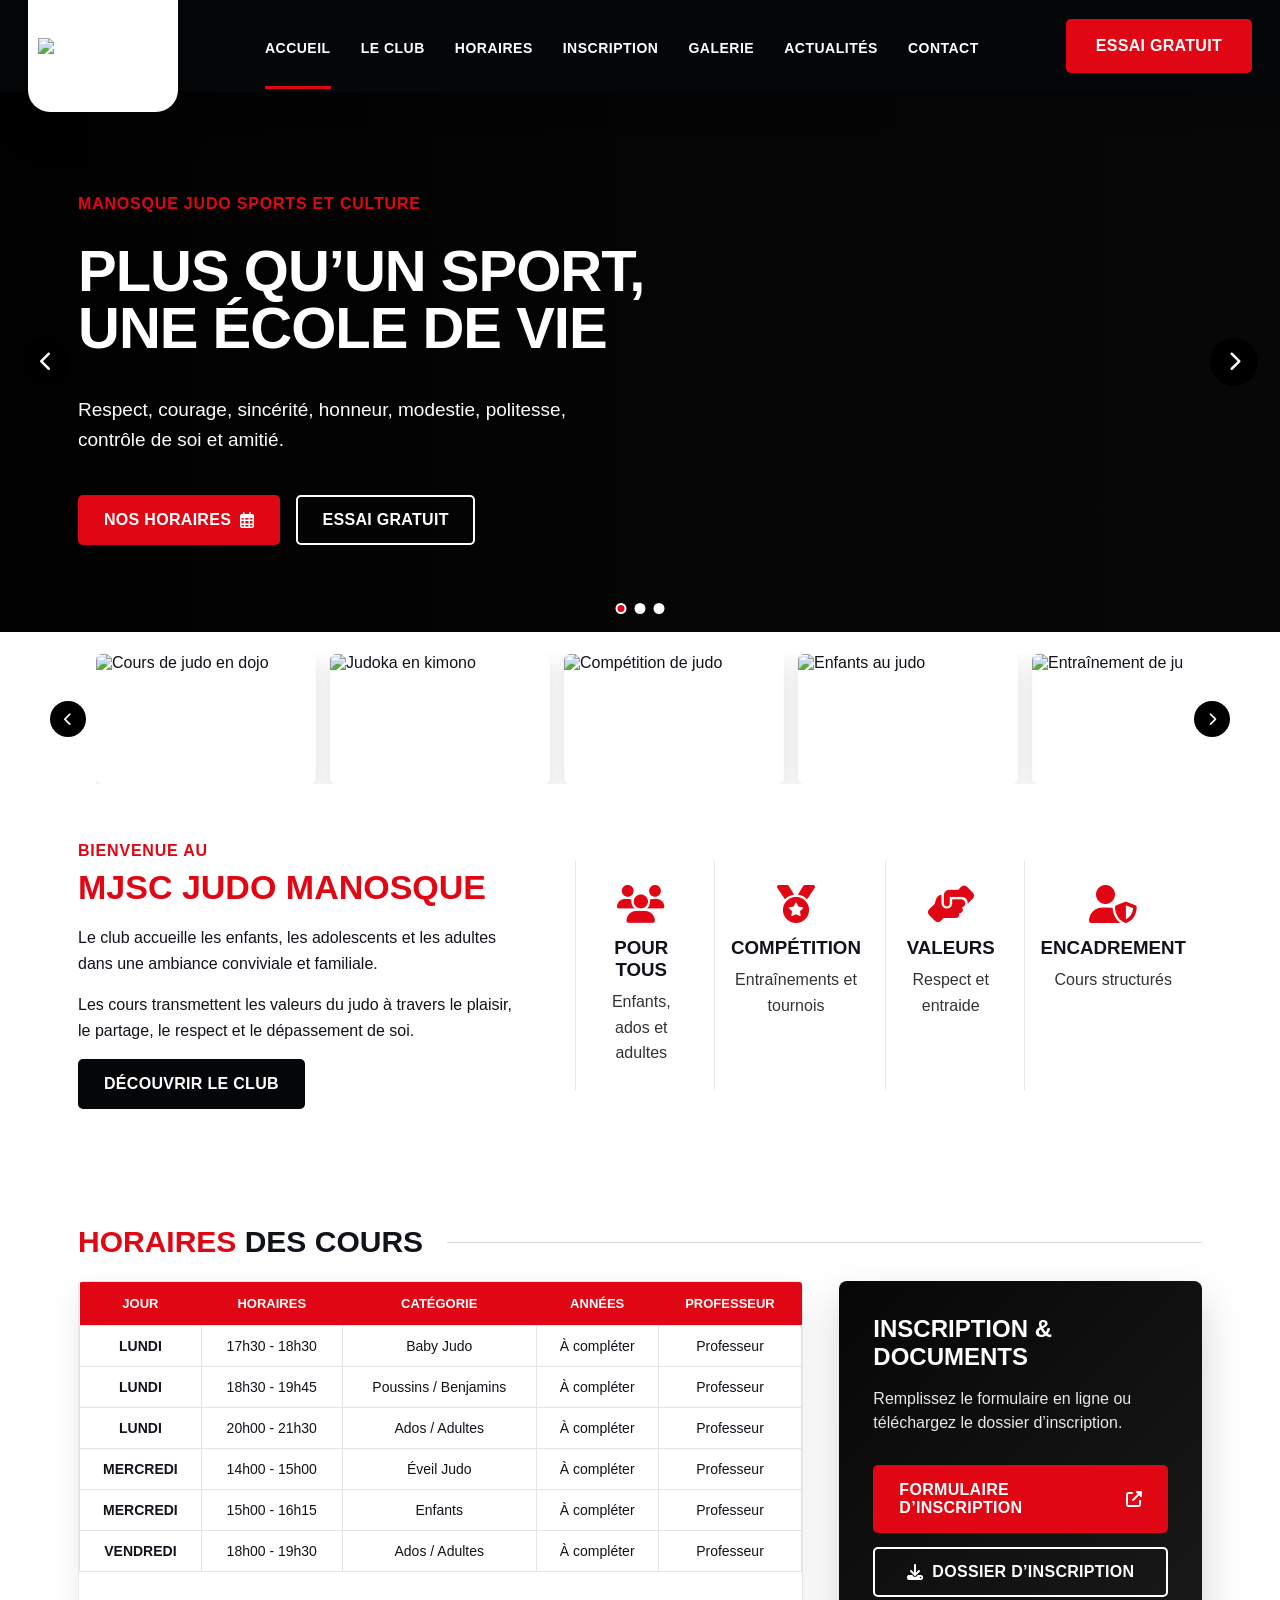
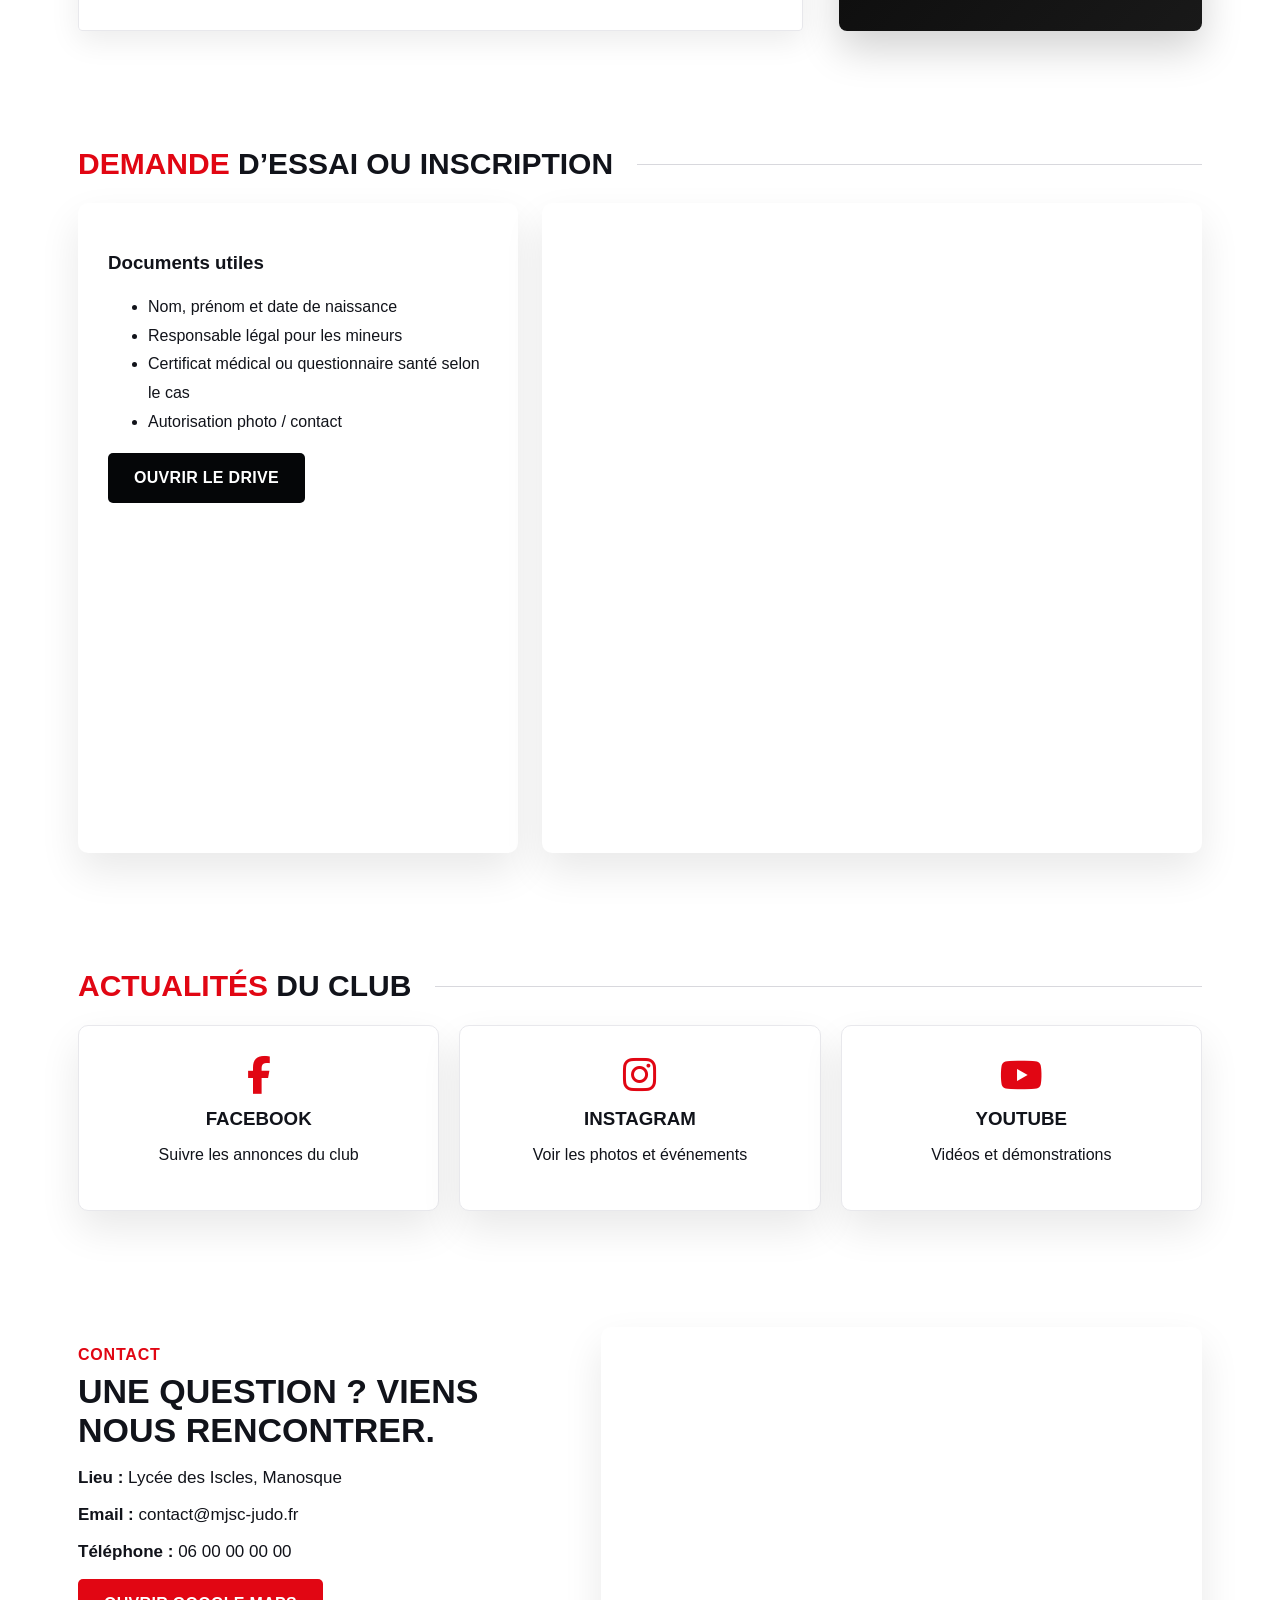
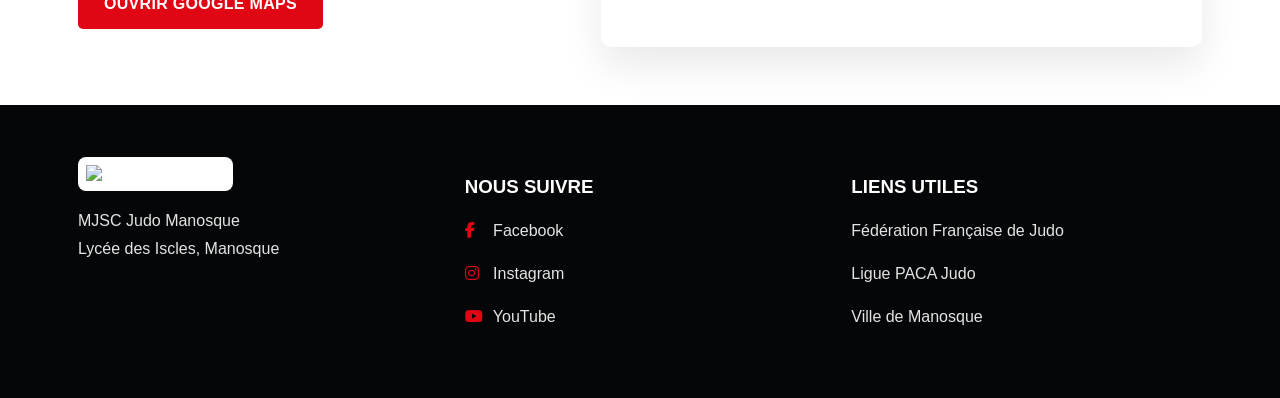
==== commit fe6bf3fb: "Add files via upload" ====
--- a/index.html
+++ b/index.html
@@ -4,138 +4,148 @@
   <meta charset="utf-8" />
   <meta name="viewport" content="width=device-width, initial-scale=1" />
   <title>MJSC Judo Manosque</title>
-  <meta name="description" content="Site officiel du MJSC Judo Manosque : horaires, inscription, documents, actualités et contact." />
-  <link rel="icon" href="assets/logo-mjsc.png" />
-  <link rel="stylesheet" href="style.css" />
+  <meta name="description" content="Site du MJSC Judo Manosque : horaires, inscription, documents, actualités et contact." />
+  <link rel="icon" href="assets/favicon.png" />
+  <link rel="stylesheet" href="styles.css" />
+  <link rel="preconnect" href="https://images.unsplash.com" />
+  <link rel="stylesheet" href="https://cdnjs.cloudflare.com/ajax/libs/font-awesome/6.5.2/css/all.min.css" />
 </head>
 <body>
-  <header class="site-header">
-    <a class="brand" href="#accueil" aria-label="Accueil MJSC Judo">
-      <span class="logo-box"><img src="assets/logo-mjsc.png" alt="Logo MJSC Judo"></span>
-      <span><strong>MJSC Judo</strong><small>Manosque</small></span>
+  <header class="topbar" id="top">
+    <a class="brand" href="#top" aria-label="Accueil MJSC Judo">
+      <img src="assets/logo-mjsc.png" alt="Logo Manosque Judo" />
     </a>
-    <button class="menu-toggle" aria-label="Ouvrir le menu"><span></span><span></span><span></span></button>
-    <nav class="main-nav">
-      <a href="#club">Club</a>
+    <button class="burger" aria-label="Ouvrir le menu"><span></span><span></span><span></span></button>
+    <nav class="nav">
+      <a href="#top" class="active">Accueil</a>
+      <a href="#club">Le club</a>
       <a href="#horaires">Horaires</a>
       <a href="#inscription">Inscription</a>
       <a href="#galerie">Galerie</a>
+      <a href="#actualites">Actualités</a>
       <a href="#contact">Contact</a>
     </nav>
+    <a class="cta-top" href="#inscription">Essai gratuit</a>
   </header>
 
-  <main id="accueil">
-    <section class="hero">
-      <div class="hero-bg" id="heroBg"></div>
-      <div class="hero-overlay"></div>
+  <main>
+    <section class="hero" aria-label="Bannière principale">
+      <div class="hero-slide active" style="background-image:url('https://source.unsplash.com/1800x1100/?judo,judoka,dojo')"></div>
+      <div class="hero-slide" style="background-image:url('https://source.unsplash.com/1800x1100/?judo,children,dojo')"></div>
+      <div class="hero-slide" style="background-image:url('https://source.unsplash.com/1800x1100/?judo,competition')"></div>
+      <button class="hero-arrow prev" aria-label="Image précédente"><i class="fa-solid fa-chevron-left"></i></button>
+      <button class="hero-arrow next" aria-label="Image suivante"><i class="fa-solid fa-chevron-right"></i></button>
       <div class="hero-content">
-        <div class="hero-logo"><img src="assets/logo-mjsc.png" alt="Logo MJSC"></div>
-        <p class="eyebrow">Club de judo à Manosque</p>
-        <h1>Plus qu’un sport,<br>une école de vie.</h1>
-        <p class="lead">Respect, discipline, confiance, progression et esprit de club pour tous les âges.</p>
+        <p class="kicker">Manosque Judo Sports et Culture</p>
+        <h1>Plus qu’un sport,<br>une école de vie</h1>
+        <p class="hero-text">Respect, courage, sincérité, honneur, modestie, politesse, contrôle de soi et amitié.</p>
         <div class="hero-actions">
-          <a class="btn primary" href="#horaires">Voir les horaires</a>
-          <a class="btn secondary" href="#inscription">Faire un essai</a>
+          <a class="btn red" href="#horaires">Nos horaires <i class="fa-regular fa-calendar-days"></i></a>
+          <a class="btn outline" href="#inscription">Essai gratuit</a>
         </div>
       </div>
-      <div class="hero-card">
-        <p>Lieu d’entraînement</p>
-        <strong id="addressShort">Lycée des Iscles, Manosque</strong>
-        <a id="mapHero" href="#" target="_blank" rel="noopener">Ouvrir l’itinéraire</a>
+      <div class="dots" aria-hidden="true"><span class="on"></span><span></span><span></span></div>
+    </section>
+
+    <section class="photo-strip" id="galerie" aria-label="Galerie judo">
+      <button class="strip-btn left" aria-label="Faire défiler à gauche"><i class="fa-solid fa-chevron-left"></i></button>
+      <div class="strip-track">
+        <img src="https://source.unsplash.com/600x420/?judo,dojo" alt="Cours de judo en dojo" />
+        <img src="https://source.unsplash.com/600x420/?judoka" alt="Judoka en kimono" />
+        <img src="https://source.unsplash.com/600x420/?judo,competition" alt="Compétition de judo" />
+        <img src="https://source.unsplash.com/600x420/?judo,kids" alt="Enfants au judo" />
+        <img src="https://source.unsplash.com/600x420/?judo,training" alt="Entraînement de judo" />
+      </div>
+      <button class="strip-btn right" aria-label="Faire défiler à droite"><i class="fa-solid fa-chevron-right"></i></button>
+    </section>
+
+    <section class="intro section" id="club">
+      <div class="intro-text">
+        <span class="section-tag">Bienvenue au</span>
+        <h2>MJSC Judo Manosque</h2>
+        <p>Le club accueille les enfants, les adolescents et les adultes dans une ambiance conviviale et familiale.</p>
+        <p>Les cours transmettent les valeurs du judo à travers le plaisir, le partage, le respect et le dépassement de soi.</p>
+        <a href="#contact" class="btn dark">Découvrir le club</a>
+      </div>
+      <div class="features">
+        <article><i class="fa-solid fa-users"></i><h3>Pour tous</h3><p>Enfants, ados et adultes</p></article>
+        <article><i class="fa-solid fa-medal"></i><h3>Compétition</h3><p>Entraînements et tournois</p></article>
+        <article><i class="fa-solid fa-handshake-angle"></i><h3>Valeurs</h3><p>Respect et entraide</p></article>
+        <article><i class="fa-solid fa-user-shield"></i><h3>Encadrement</h3><p>Cours structurés</p></article>
       </div>
     </section>
 
-    <section class="quick-strip">
-      <a href="#horaires"><span class="icon clock"></span><b>Horaires</b><small>Cours enfants, ados, adultes</small></a>
-      <a href="#inscription"><span class="icon file"></span><b>Inscription</b><small>Formulaire en ligne</small></a>
-      <a id="driveQuick" href="#" target="_blank" rel="noopener"><span class="icon folder"></span><b>Documents</b><small>Dossier Drive du club</small></a>
-      <a href="#contact"><span class="icon pin"></span><b>Contact</b><small>Adresse et réseaux</small></a>
-    </section>
-
-    <section id="club" class="section two-col">
-      <div>
-        <p class="section-kicker">Notre mission</p>
-        <h2>Former les judokas dans un cadre sérieux, accessible et convivial.</h2>
-        <p>Le MJSC Judo Manosque accompagne les pratiquants dans leur progression sportive et personnelle, en transmettant les valeurs fondamentales du judo : respect, maîtrise de soi, entraide et persévérance.</p>
-        <div class="values-grid">
-          <article><span class="icon people"></span><h3>Accessible</h3><p>Un club ouvert aux enfants, adolescents et adultes.</p></article>
-          <article><span class="icon medal"></span><h3>Progression</h3><p>Un accompagnement adapté au niveau de chacun.</p></article>
-          <article><span class="icon shield"></span><h3>Valeurs</h3><p>Respect, discipline, confiance et esprit sportif.</p></article>
+    <section class="section schedule-wrap" id="horaires">
+      <div class="section-title"><h2><span>Horaires</span> des cours</h2><div></div></div>
+      <div class="schedule-grid">
+        <div class="table-card">
+          <table>
+            <thead><tr><th>Jour</th><th>Horaires</th><th>Catégorie</th><th>Années</th><th>Professeur</th></tr></thead>
+            <tbody>
+              <tr><td>Lundi</td><td>17h30 - 18h30</td><td>Baby Judo</td><td>À compléter</td><td>Professeur</td></tr>
+              <tr><td>Lundi</td><td>18h30 - 19h45</td><td>Poussins / Benjamins</td><td>À compléter</td><td>Professeur</td></tr>
+              <tr><td>Lundi</td><td>20h00 - 21h30</td><td>Ados / Adultes</td><td>À compléter</td><td>Professeur</td></tr>
+              <tr><td>Mercredi</td><td>14h00 - 15h00</td><td>Éveil Judo</td><td>À compléter</td><td>Professeur</td></tr>
+              <tr><td>Mercredi</td><td>15h00 - 16h15</td><td>Enfants</td><td>À compléter</td><td>Professeur</td></tr>
+              <tr><td>Vendredi</td><td>18h00 - 19h30</td><td>Ados / Adultes</td><td>À compléter</td><td>Professeur</td></tr>
+            </tbody>
+          </table>
         </div>
-      </div>
-      <div class="image-card"><img id="clubPhoto" alt="Cours de judo"></div>
-    </section>
-
-    <section id="horaires" class="section dark-section">
-      <div class="section-head">
-        <div><p class="section-kicker">Planning</p><h2>Horaires du club</h2></div>
-        <p>Horaires provisoires à modifier dès que tu as les vrais créneaux.</p>
-      </div>
-      <div class="schedule-grid">
-        <article><strong>Baby Judo</strong><span>À compléter</span><small>Découverte, motricité, jeux éducatifs.</small></article>
-        <article><strong>Enfants</strong><span>À compléter</span><small>Apprentissage technique et progression.</small></article>
-        <article><strong>Ados</strong><span>À compléter</span><small>Perfectionnement et préparation sportive.</small></article>
-        <article><strong>Adultes</strong><span>À compléter</span><small>Loisir, technique, remise en forme.</small></article>
-      </div>
-      <div class="calendar-card">
-        <iframe id="calendarFrame" title="Calendrier MJSC Judo" loading="lazy"></iframe>
+        <aside class="signup-card" id="inscription">
+          <h3>Inscription & documents</h3>
+          <p>Remplissez le formulaire en ligne ou téléchargez le dossier d’inscription.</p>
+          <a class="btn red full" id="formBtn" target="_blank" rel="noopener">Formulaire d’inscription <i class="fa-solid fa-up-right-from-square"></i></a>
+          <a class="btn outline full" id="driveBtn" target="_blank" rel="noopener"><i class="fa-solid fa-download"></i> Dossier d’inscription</a>
+        </aside>
       </div>
     </section>
 
-    <section id="inscription" class="section two-col reversed">
-      <div>
-        <p class="section-kicker">Inscription</p>
-        <h2>Demande d’inscription ou d’essai gratuit.</h2>
-        <p>Remplis le formulaire pour que le club puisse récupérer les informations et te recontacter. Les documents utiles sont disponibles dans le Drive.</p>
-        <div class="inline-actions">
-          <a class="btn primary" href="#formulaire">Remplir le formulaire</a>
-          <a class="btn outline" id="driveBtn" href="#" target="_blank" rel="noopener">Ouvrir le Drive</a>
+    <section class="section form-section">
+      <div class="section-title"><h2><span>Demande</span> d’essai ou inscription</h2><div></div></div>
+      <div class="form-grid">
+        <div class="docs-card">
+          <h3>Documents utiles</h3>
+          <ul>
+            <li>Nom, prénom et date de naissance</li>
+            <li>Responsable légal pour les mineurs</li>
+            <li>Certificat médical ou questionnaire santé selon le cas</li>
+            <li>Autorisation photo / contact</li>
+          </ul>
+          <a id="driveBtn2" class="btn dark" target="_blank" rel="noopener">Ouvrir le Drive</a>
         </div>
-      </div>
-      <div class="form-preview" id="formulaire">
-        <iframe id="formFrame" title="Formulaire inscription MJSC" loading="lazy"></iframe>
+        <div class="form-card"><iframe id="formFrame" title="Formulaire d'inscription" loading="lazy"></iframe></div>
       </div>
     </section>
 
-    <section id="galerie" class="section gallery-section">
-      <div class="section-head">
-        <div><p class="section-kicker">Galerie</p><h2>Photos du club</h2></div>
-        <p>Images temporaires, à remplacer par les vraies photos du MJSC.</p>
-      </div>
-      <div class="carousel">
-        <button class="carousel-btn prev" aria-label="Photo précédente"></button>
-        <div class="carousel-track" id="carouselTrack"></div>
-        <button class="carousel-btn next" aria-label="Photo suivante"></button>
+    <section class="section news" id="actualites">
+      <div class="section-title"><h2><span>Actualités</span> du club</h2><div></div></div>
+      <div class="social-grid">
+        <a id="facebookLink" class="social-card" target="_blank" rel="noopener"><i class="fa-brands fa-facebook-f"></i><h3>Facebook</h3><p>Suivre les annonces du club</p></a>
+        <a id="instagramLink" class="social-card" target="_blank" rel="noopener"><i class="fa-brands fa-instagram"></i><h3>Instagram</h3><p>Voir les photos et événements</p></a>
+        <a id="youtubeLink" class="social-card" target="_blank" rel="noopener"><i class="fa-brands fa-youtube"></i><h3>YouTube</h3><p>Vidéos et démonstrations</p></a>
       </div>
     </section>
 
-    <section id="contact" class="section contact-section">
-      <div class="contact-card">
-        <div class="footer-logo"><img src="assets/logo-mjsc.png" alt="Logo MJSC"></div>
-        <p class="section-kicker">Contact</p>
-        <h2>MJSC Judo Manosque</h2>
-        <p id="addressFull">Lycée des Iscles, Manosque</p>
-        <p><span id="phoneText">À compléter</span> · <span id="emailText">À compléter</span></p>
-        <div class="socials">
-          <a id="facebookLink" href="#" target="_blank" rel="noopener">Facebook</a>
-          <a id="instagramLink" href="#" target="_blank" rel="noopener">Instagram</a>
-          <a id="youtubeLink" href="#" target="_blank" rel="noopener">YouTube</a>
-        </div>
+    <section class="section contact" id="contact">
+      <div class="contact-info">
+        <span class="section-tag">Contact</span>
+        <h2>Une question ? Viens nous rencontrer.</h2>
+        <p><strong>Lieu :</strong> <span id="clubAddress">Lycée des Iscles, Manosque</span></p>
+        <p><strong>Email :</strong> <a id="clubEmail"></a></p>
+        <p><strong>Téléphone :</strong> <a id="clubPhone"></a></p>
+        <a id="mapsLink" class="btn red" target="_blank" rel="noopener">Ouvrir Google Maps</a>
       </div>
-      <a class="map-card" id="mapContact" href="#" target="_blank" rel="noopener">
-        <span class="icon pin"></span>
-        <strong>Voir le dojo sur Google Maps</strong>
-        <small>Lycée des Iscles, Manosque</small>
-      </a>
+      <div class="map-card"><iframe id="mapFrame" loading="lazy" title="Plan d’accès"></iframe></div>
     </section>
   </main>
 
-  <footer class="site-footer">
-    <span>© <span id="year"></span> MJSC Judo Manosque</span>
-    <a href="#accueil">Retour accueil</a>
+  <footer class="footer">
+    <div><img src="assets/logo-mjsc.png" alt="Logo MJSC Judo" /><p>MJSC Judo Manosque<br>Lycée des Iscles, Manosque</p></div>
+    <div><h3>Nous suivre</h3><p><i class="fa-brands fa-facebook-f"></i> Facebook</p><p><i class="fa-brands fa-instagram"></i> Instagram</p><p><i class="fa-brands fa-youtube"></i> YouTube</p></div>
+    <div><h3>Liens utiles</h3><p>Fédération Française de Judo</p><p>Ligue PACA Judo</p><p>Ville de Manosque</p></div>
   </footer>
-  <button class="back-top" aria-label="Retour en haut"></button>
 
+  <button class="backtop" aria-label="Retour en haut"><i class="fa-solid fa-arrow-up"></i></button>
   <script src="config.js"></script>
   <script src="app.js"></script>
 </body>
--- a/styles.css
+++ b/styles.css
@@ -0,0 +1 @@
+:root{--red:#e10613;--dark:#050608;--black:#0d0d0f;--text:#11131a;--muted:#666b76;--line:#e8e8ec;--white:#fff;--shadow:0 18px 40px rgba(0,0,0,.18);--max:1180px}*{box-sizing:border-box}html{scroll-behavior:smooth}body{margin:0;font-family:Arial,Helvetica,sans-serif;color:var(--text);background:#fff}a{text-decoration:none;color:inherit}.topbar{height:92px;background:#050608;color:#fff;display:flex;align-items:center;gap:28px;padding:0 28px;position:sticky;top:0;z-index:50;box-shadow:0 10px 30px rgba(0,0,0,.25)}.brand{height:112px;width:150px;background:#fff;border-radius:0 0 22px 22px;display:flex;align-items:center;justify-content:center;align-self:flex-start;box-shadow:var(--shadow);padding:10px}.brand img{max-width:100%;max-height:100%;object-fit:contain}.nav{display:flex;align-items:center;gap:30px;flex:1;justify-content:center}.nav a{font-weight:900;text-transform:uppercase;font-size:14px;letter-spacing:.5px;padding:36px 0 30px;border-bottom:3px solid transparent}.nav a:hover,.nav a.active{border-color:var(--red);color:#fff}.cta-top,.btn{display:inline-flex;align-items:center;justify-content:center;gap:9px;border-radius:5px;font-weight:900;text-transform:uppercase;letter-spacing:.3px;transition:.2s;border:2px solid transparent}.cta-top{background:var(--red);padding:16px 28px}.btn{padding:14px 24px}.btn.red{background:var(--red);color:#fff}.btn.dark{background:#050608;color:#fff}.btn.outline{border-color:#fff;color:#fff;background:transparent}.btn.full{width:100%}.btn:hover{transform:translateY(-2px);filter:brightness(1.05)}.burger{display:none;background:none;border:0;gap:5px;flex-direction:column}.burger span{width:28px;height:3px;background:#fff}.hero{height:540px;position:relative;overflow:hidden;background:#080808}.hero-slide{position:absolute;inset:0;background-size:cover;background-position:center;opacity:0;transition:opacity .7s}.hero-slide.active{opacity:1}.hero::after{content:"";position:absolute;inset:0;background:linear-gradient(90deg,rgba(0,0,0,.88),rgba(0,0,0,.42),rgba(0,0,0,.15))}.hero-content{position:relative;z-index:2;max-width:var(--max);margin:auto;height:100%;display:flex;flex-direction:column;justify-content:center;padding:0 28px;color:#fff}.kicker,.section-tag{color:var(--red);font-weight:900;text-transform:uppercase;letter-spacing:.8px}.hero h1{font-size:58px;line-height:.98;margin:14px 0 20px;text-transform:uppercase;letter-spacing:-1px}.hero-text{font-size:19px;line-height:1.55;max-width:540px}.hero-actions{display:flex;gap:16px;margin-top:22px}.hero-arrow{position:absolute;top:50%;z-index:3;transform:translateY(-50%);width:48px;height:48px;border-radius:50%;border:0;background:#000;color:#fff;font-size:20px;cursor:pointer}.hero-arrow.prev{left:22px}.hero-arrow.next{right:22px}.dots{position:absolute;bottom:18px;left:50%;transform:translateX(-50%);z-index:4;display:flex;gap:8px}.dots span{width:11px;height:11px;border-radius:50%;background:#fff;border:2px solid #fff}.dots span.on{background:var(--red)}.photo-strip{max-width:var(--max);margin:22px auto 0;position:relative;padding:0 46px}.strip-track{display:flex;gap:14px;overflow-x:auto;scrollbar-width:none}.strip-track::-webkit-scrollbar{display:none}.strip-track img{height:130px;min-width:220px;width:220px;object-fit:cover;border-radius:6px;box-shadow:0 8px 20px rgba(0,0,0,.12)}.strip-btn{position:absolute;top:50%;transform:translateY(-50%);width:36px;height:36px;border-radius:50%;border:0;background:#000;color:#fff;z-index:3}.strip-btn.left{left:0}.strip-btn.right{right:0}.section{max-width:var(--max);margin:0 auto;padding:58px 28px}.intro{display:grid;grid-template-columns:1fr 1.4fr;gap:50px;align-items:center}.intro h2,.contact h2{font-size:34px;margin:8px 0 18px;text-transform:uppercase}.intro h2{color:var(--red)}.intro p{line-height:1.6}.features{display:grid;grid-template-columns:repeat(4,1fr);gap:8px}.features article{text-align:center;padding:24px 16px;border-left:1px solid var(--line)}.features i,.social-card i{font-size:38px;color:var(--red);margin-bottom:14px}.features h3,.social-card h3{text-transform:uppercase;margin:0 0 8px}.features p{margin:0;color:#333}.section-title{display:flex;align-items:center;gap:24px;margin-bottom:22px}.section-title h2{font-size:30px;text-transform:uppercase;margin:0}.section-title h2 span{color:var(--red)}.section-title div{height:1px;background:#d8d8dd;flex:1}.schedule-grid{display:grid;grid-template-columns:1.7fr .85fr;gap:36px}.table-card{overflow:auto;border:1px solid var(--line);box-shadow:0 10px 30px rgba(0,0,0,.08);border-radius:4px}table{width:100%;border-collapse:collapse;min-width:650px;background:#fff}th{background:var(--red);color:#fff;text-transform:uppercase;font-size:13px;padding:14px}td{padding:12px;border:1px solid #e4e4e8;text-align:center;font-size:14px}td:first-child{font-weight:900;text-transform:uppercase}.signup-card{background:linear-gradient(135deg,#070707,#191919);color:#fff;border-radius:8px;padding:34px;box-shadow:var(--shadow);align-self:start}.signup-card h3{text-transform:uppercase;font-size:24px;margin:0 0 14px}.signup-card p{color:#e8e8e8;line-height:1.5}.signup-card .btn{margin-top:14px}.form-grid{display:grid;grid-template-columns:.8fr 1.2fr;gap:24px}.docs-card,.form-card,.social-card,.map-card{border-radius:10px;background:#fff;box-shadow:0 18px 40px rgba(0,0,0,.09);padding:30px}.docs-card ul{line-height:1.8}.form-card{padding:0;overflow:hidden;height:650px}.form-card iframe{width:100%;height:100%;border:0}.social-grid{display:grid;grid-template-columns:repeat(3,1fr);gap:20px}.social-card{min-height:160px;text-align:center;border:1px solid var(--line);transition:.2s}.social-card:hover{transform:translateY(-4px)}.contact{display:grid;grid-template-columns:.9fr 1.1fr;gap:32px;align-items:center}.contact p{font-size:17px}.map-card{padding:0;overflow:hidden;height:320px}.map-card iframe{width:100%;height:100%;border:0}.footer{background:#050608;color:#fff;display:grid;grid-template-columns:1fr 1fr 1fr;gap:36px;padding:52px calc((100% - var(--max))/2 + 28px)}.footer img{width:120px;background:#fff;border-radius:8px;padding:8px}.footer p{color:#e4e4e4;line-height:1.7}.footer h3{text-transform:uppercase}.footer i{color:var(--red);width:24px}.backtop{position:fixed;right:25px;bottom:25px;width:52px;height:52px;border-radius:50%;border:0;background:var(--red);color:#fff;font-size:20px;box-shadow:var(--shadow);opacity:0;pointer-events:none;transition:.2s;z-index:60}.backtop.show{opacity:1;pointer-events:auto}@media(max-width:900px){.topbar{height:auto;min-height:76px;padding:10px 16px}.brand{height:74px;width:94px;border-radius:12px;align-self:center}.burger{display:flex;margin-left:auto}.nav{position:absolute;top:86px;left:0;right:0;background:#050608;display:none;flex-direction:column;gap:0;padding:14px}.nav.open{display:flex}.nav a{padding:14px;border-bottom:1px solid rgba(255,255,255,.1);width:100%;text-align:center}.cta-top{display:none}.hero{height:560px}.hero h1{font-size:42px}.hero-actions{flex-direction:column;align-items:flex-start}.intro,.schedule-grid,.form-grid,.contact{grid-template-columns:1fr}.features,.social-grid,.footer{grid-template-columns:1fr}.photo-strip{padding:0 42px}.section{padding:44px 18px}.footer{padding:42px 22px}.hero-arrow{display:none}} 
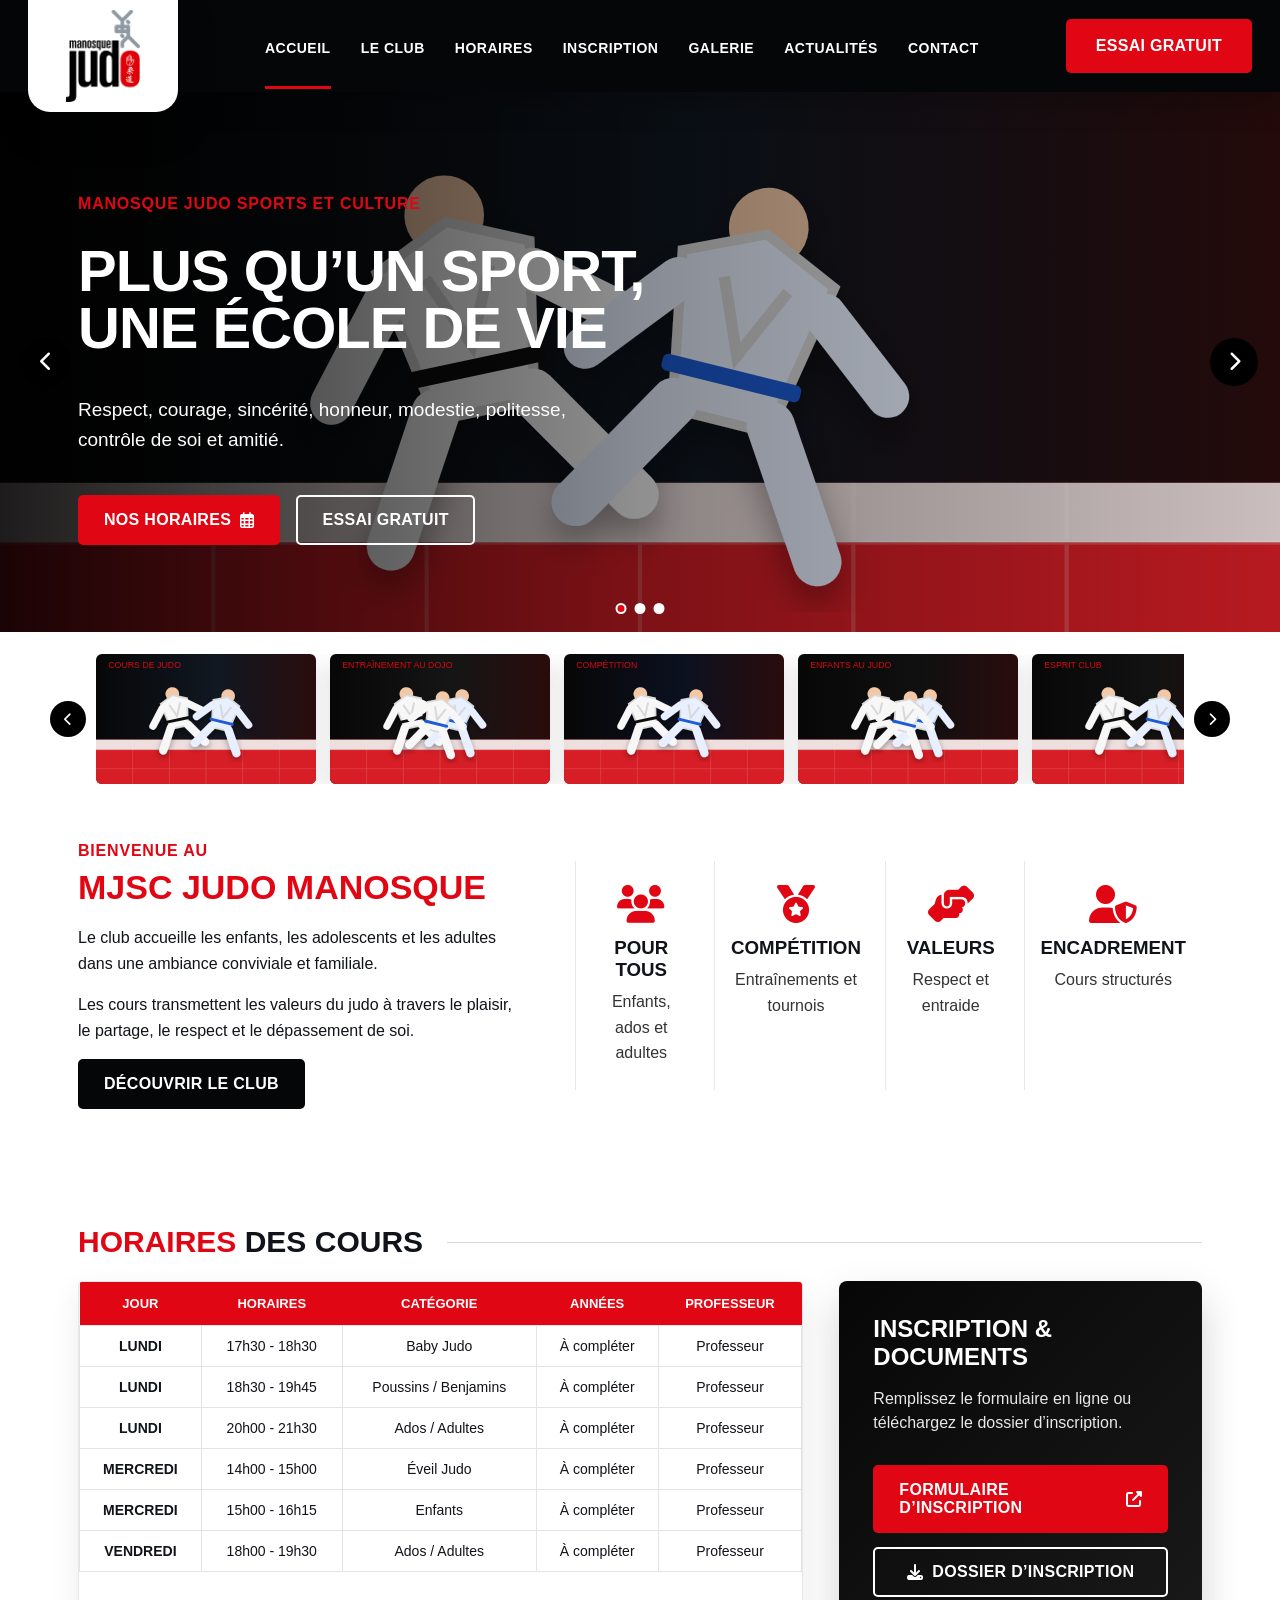
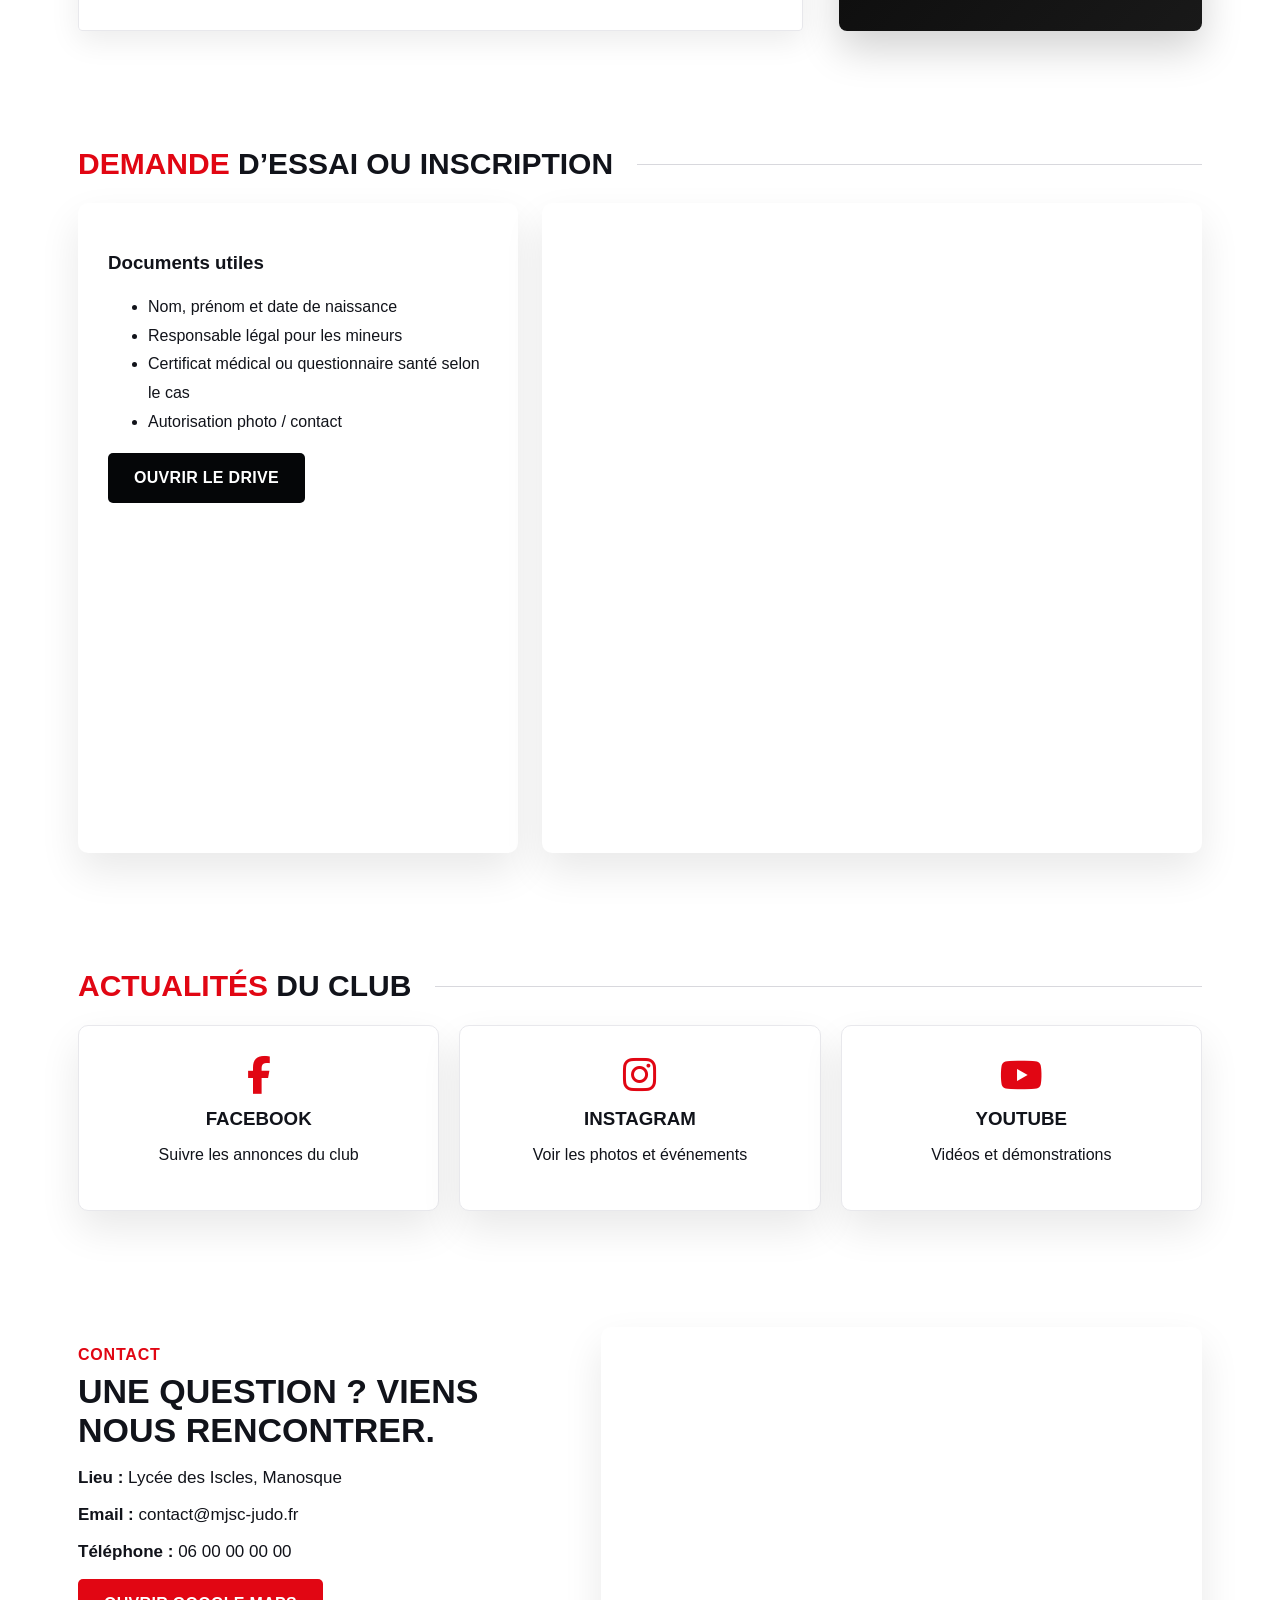
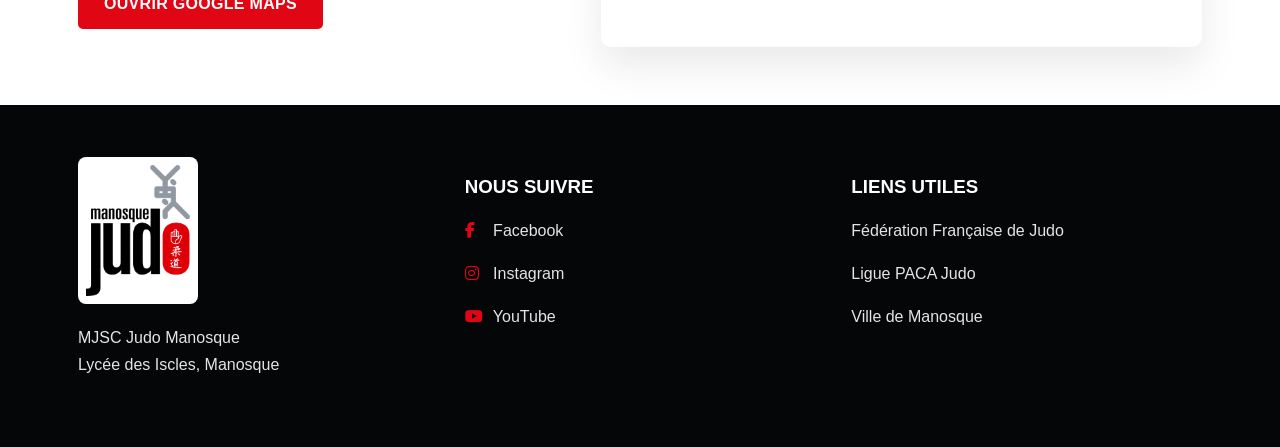
==== commit fbcb951a: "Add files via upload" ====
--- a/index.html
+++ b/index.html
@@ -5,15 +5,14 @@
   <meta name="viewport" content="width=device-width, initial-scale=1" />
   <title>MJSC Judo Manosque</title>
   <meta name="description" content="Site du MJSC Judo Manosque : horaires, inscription, documents, actualités et contact." />
-  <link rel="icon" href="assets/favicon.png" />
+  <link rel="icon" href="[data-uri]" />
   <link rel="stylesheet" href="styles.css" />
-  <link rel="preconnect" href="https://images.unsplash.com" />
   <link rel="stylesheet" href="https://cdnjs.cloudflare.com/ajax/libs/font-awesome/6.5.2/css/all.min.css" />
 </head>
 <body>
   <header class="topbar" id="top">
     <a class="brand" href="#top" aria-label="Accueil MJSC Judo">
-      <img src="assets/logo-mjsc.png" alt="Logo Manosque Judo" />
+      <img src="[data-uri]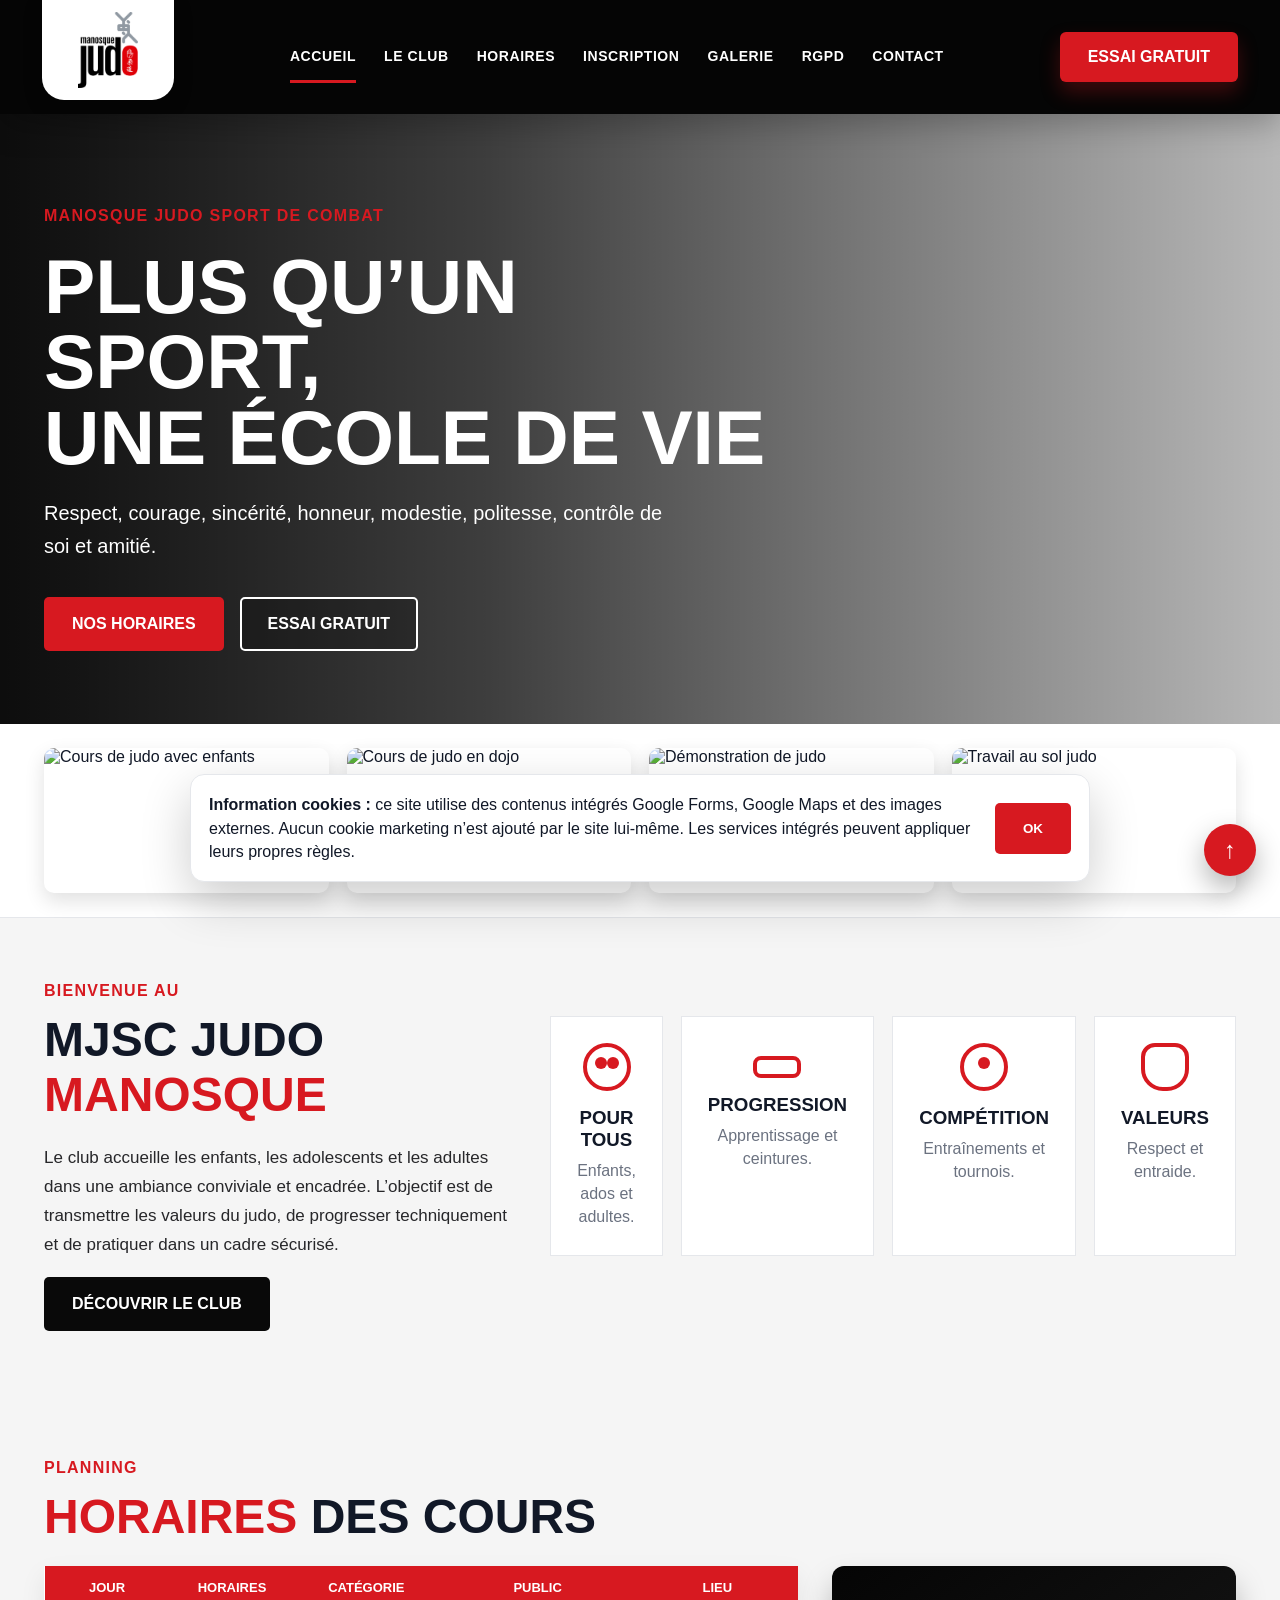
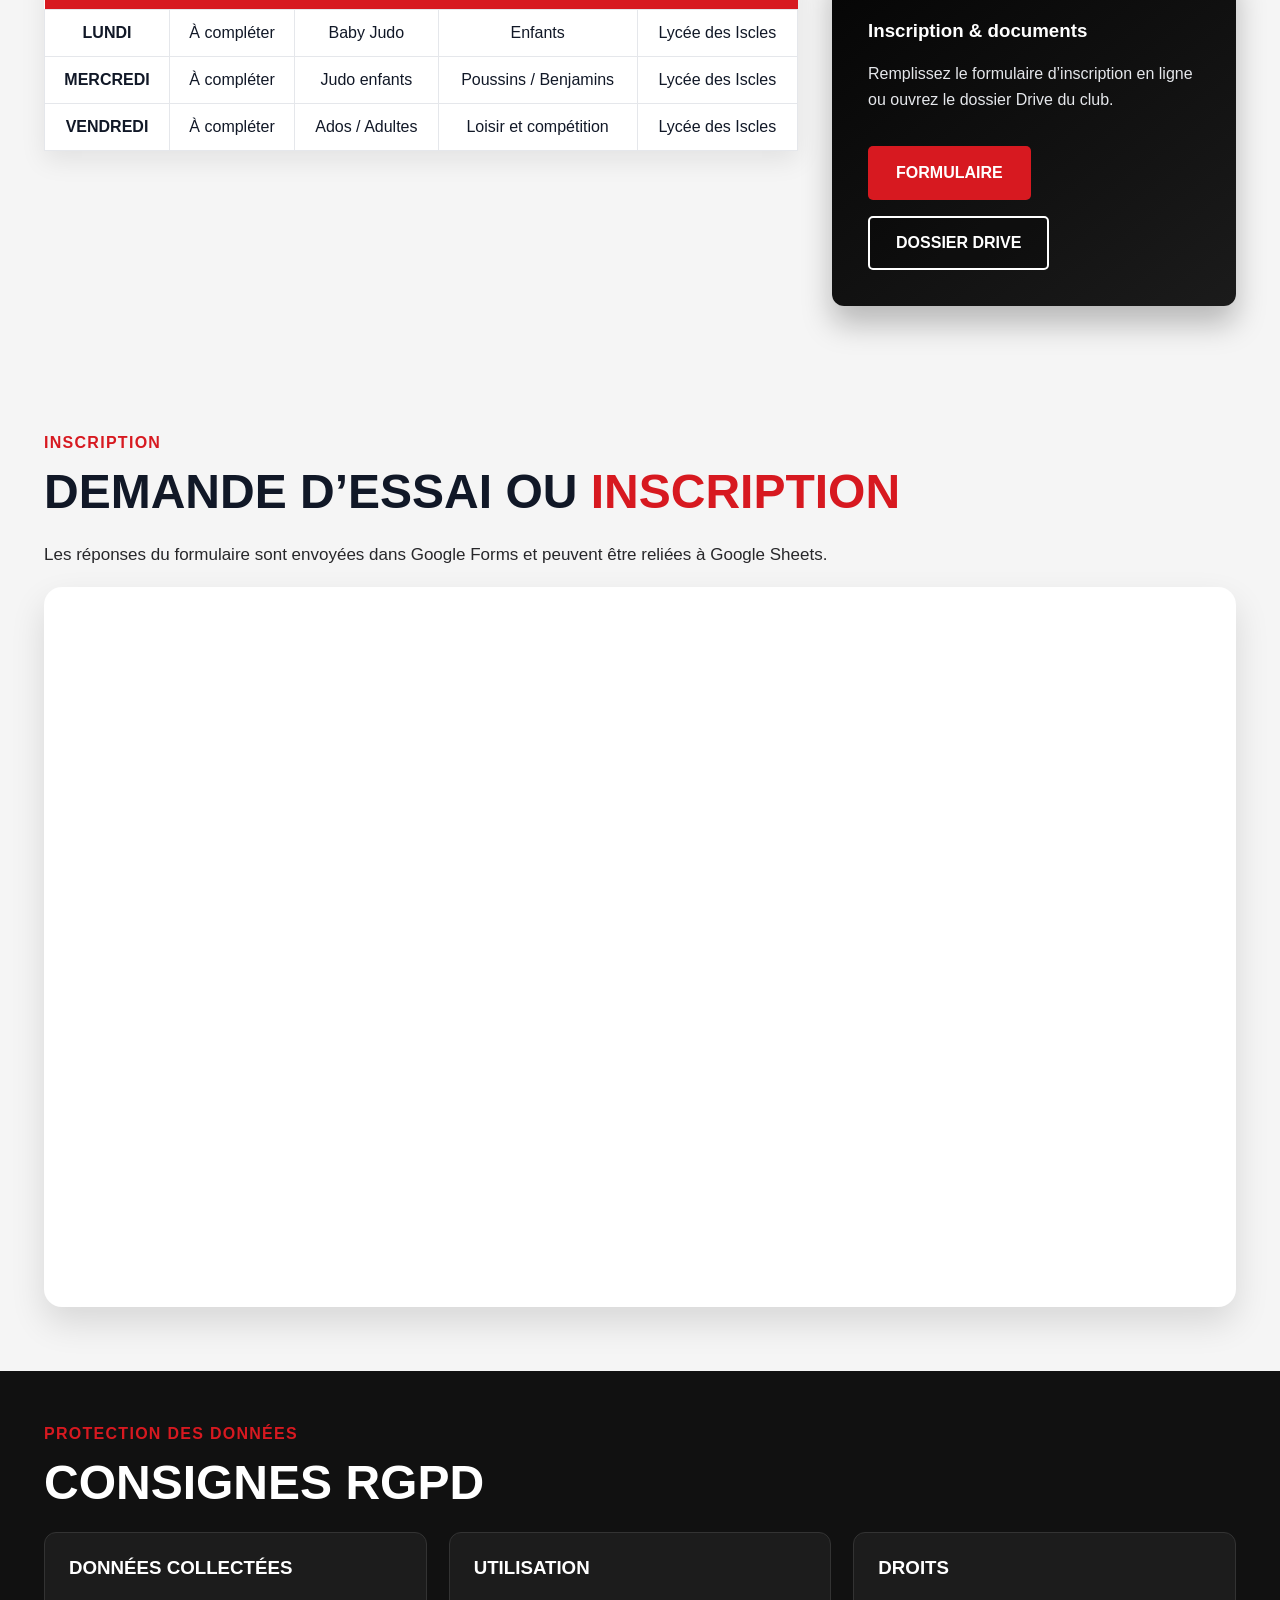
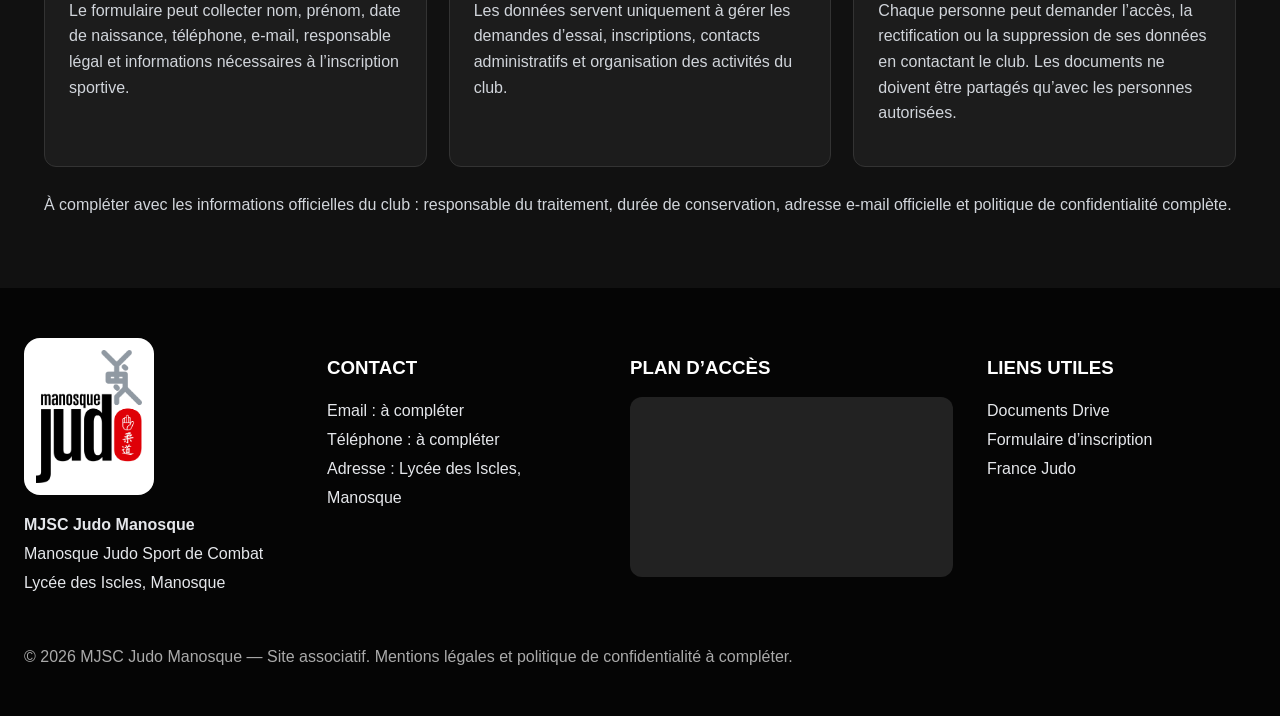
==== commit a98fc111: "Add files via upload" ====
--- a/index.html
+++ b/index.html
@@ -3,149 +3,77 @@
 <head>
   <meta charset="utf-8" />
   <meta name="viewport" content="width=device-width, initial-scale=1" />
-  <title>MJSC Judo Manosque</title>
-  <meta name="description" content="Site du MJSC Judo Manosque : horaires, inscription, documents, actualités et contact." />
-  <link rel="icon" href="[data-uri]" />
-  <link rel="stylesheet" href="styles.css" />
-  <link rel="stylesheet" href="https://cdnjs.cloudflare.com/ajax/libs/font-awesome/6.5.2/css/all.min.css" />
+  <meta name="description" content="Site du MJSC - Manosque Judo Sport de Combat : cours, horaires, inscriptions et contact." />
+  <title>MJSC - Manosque Judo Sport de Combat</title>
+  <link rel="icon" href="[data-uri]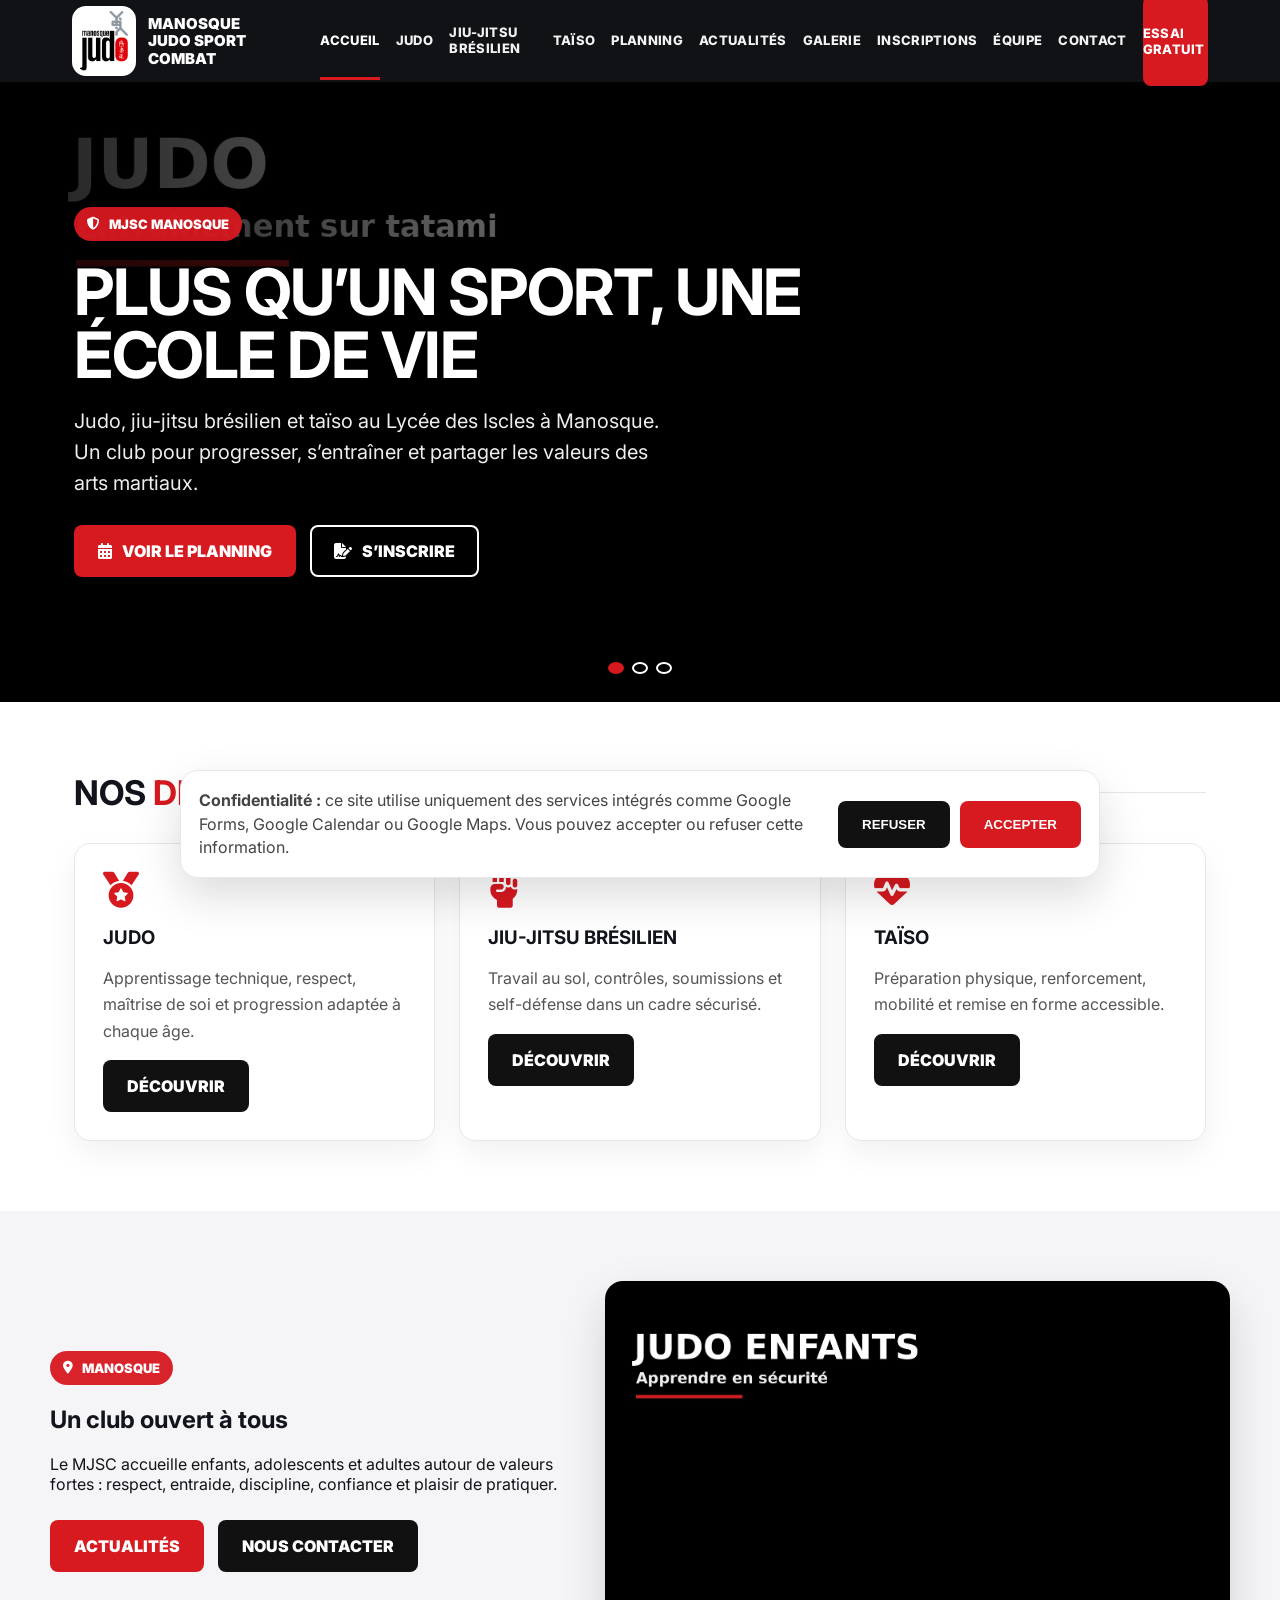
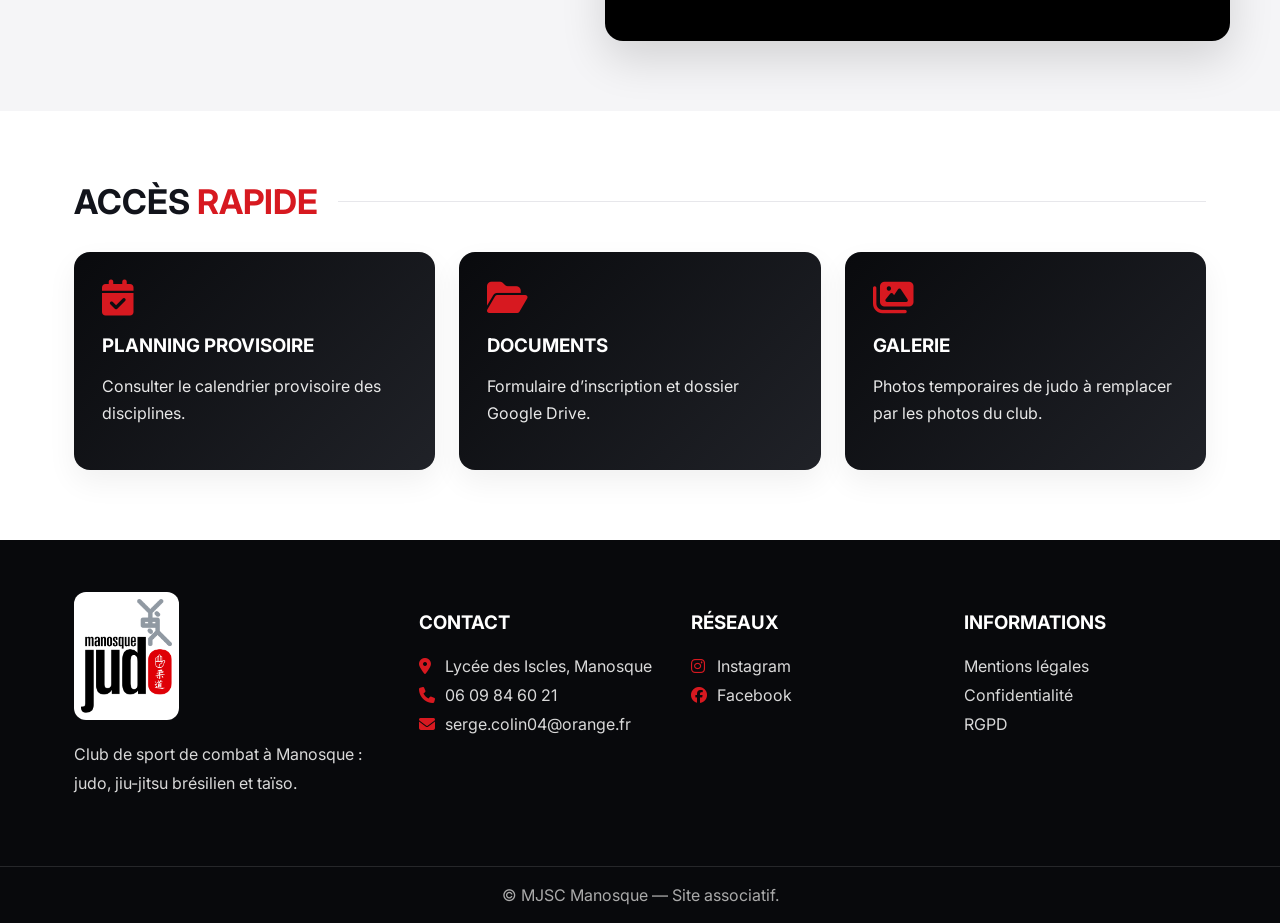
==== commit 96033343: "Add files via upload" ====
--- a/index.html
+++ b/index.html
@@ -1,79 +1,6 @@
-<!doctype html>
-<html lang="fr">
-<head>
-  <meta charset="utf-8" />
-  <meta name="viewport" content="width=device-width, initial-scale=1" />
-  <meta name="description" content="Site du MJSC - Manosque Judo Sport de Combat : cours, horaires, inscriptions et contact." />
-  <title>MJSC - Manosque Judo Sport de Combat</title>
-  <link rel="icon" href="[data-uri]">
-  <style>
-    :root{--red:#d71920;--dark:#070707;--ink:#111827;--muted:#6b7280;--line:#e5e7eb;--bg:#f5f5f5;--white:#fff}
-    *{box-sizing:border-box} html{scroll-behavior:smooth} body{margin:0;font-family:Arial,Helvetica,sans-serif;background:var(--bg);color:var(--ink)}
-    a{color:inherit;text-decoration:none} img{max-width:100%;display:block}
-    .topbar{position:sticky;top:0;z-index:50;background:#050505;box-shadow:0 10px 30px rgba(0,0,0,.25)}
-    .nav{max-width:1240px;margin:auto;display:flex;align-items:center;gap:28px;padding:14px 22px}
-    .logoBox{width:132px;height:100px;background:white;border-radius:0 0 22px 22px;display:flex;align-items:center;justify-content:center;padding:12px;box-shadow:0 8px 18px rgba(0,0,0,.25);margin-top:-14px;flex:0 0 auto}
-    .logoBox img{width:100%;height:100%;object-fit:contain}
-    .links{display:flex;gap:28px;align-items:center;flex:1;justify-content:center;font-weight:900;text-transform:uppercase;font-size:14px;letter-spacing:.04em;color:white}
-    .links a{padding:16px 0;border-bottom:3px solid transparent} .links a:hover,.links a.active{border-bottom-color:var(--red)}
-    .cta{background:var(--red);color:white;padding:16px 28px;border-radius:6px;font-weight:900;text-transform:uppercase;box-shadow:0 10px 20px rgba(215,25,32,.28)}
-    .hero{min-height:610px;background:linear-gradient(90deg,rgba(0,0,0,.95) 0%,rgba(0,0,0,.75) 38%,rgba(0,0,0,.25)),url('https://commons.wikimedia.org/wiki/Special:Redirect/file/Children%20and%20their%20Judo%20Master.jpg') center/cover;display:grid;align-items:center;position:relative;color:white}
-    .heroInner{max-width:1240px;margin:auto;width:100%;padding:90px 24px 70px} .eyebrow{color:var(--red);font-weight:900;text-transform:uppercase;letter-spacing:.08em}
-    h1{font-size:clamp(42px,6vw,78px);line-height:.98;margin:24px 0 22px;text-transform:uppercase;max-width:760px} .hero p{font-size:20px;line-height:1.65;max-width:620px}
-    .btnRow{display:flex;gap:16px;margin-top:34px;flex-wrap:wrap} .btn{display:inline-flex;align-items:center;justify-content:center;gap:10px;border-radius:5px;padding:16px 26px;font-weight:900;text-transform:uppercase;border:2px solid transparent;cursor:pointer}
-    .btn.red{background:var(--red);color:white} .btn.dark{background:#090909;color:white} .btn.outline{border-color:white;color:white;background:rgba(0,0,0,.25)} .btn.light{border-color:#111;background:white;color:#111}
-    .photoStrip{background:white;padding:24px 0;border-bottom:1px solid var(--line)} .stripInner{max-width:1240px;margin:auto;display:grid;grid-template-columns:repeat(4,1fr);gap:18px;padding:0 24px}
-    .thumb{height:145px;border-radius:10px;overflow:hidden;box-shadow:0 8px 20px rgba(0,0,0,.12)} .thumb img{width:100%;height:100%;object-fit:cover}
-    .section{max-width:1240px;margin:auto;padding:64px 24px} .grid2{display:grid;grid-template-columns:1.1fr .9fr;gap:42px;align-items:start} .kicker{font-weight:900;color:var(--red);text-transform:uppercase;letter-spacing:.08em}
-    h2{font-size:clamp(32px,4vw,48px);text-transform:uppercase;margin:12px 0 22px} h2 span{color:var(--red)} .lead{font-size:17px;line-height:1.7;color:#27272a}
-    .features{display:grid;grid-template-columns:repeat(4,1fr);gap:18px;margin-top:34px} .feature{background:white;border:1px solid var(--line);padding:26px;text-align:center;min-height:150px}
-    .icon{width:48px;height:48px;margin:0 auto 16px;border:4px solid var(--red);border-radius:50%;position:relative} .icon.belt{border-radius:8px;height:22px;margin-top:13px} .icon.medal::after{content:"";position:absolute;left:14px;top:10px;width:12px;height:12px;background:var(--red);border-radius:50%} .icon.hand{border-radius:14px 14px 22px 22px} .icon.people::before,.icon.people::after{content:"";position:absolute;background:var(--red);border-radius:50%;width:12px;height:12px;top:10px} .icon.people::before{left:8px} .icon.people::after{right:8px}
-    .feature h3{margin:0 0 8px;text-transform:uppercase} .feature p{margin:0;color:var(--muted);line-height:1.45}
-    .scheduleWrap{display:grid;grid-template-columns:1.4fr .75fr;gap:34px;align-items:start} table{width:100%;border-collapse:collapse;background:white;box-shadow:0 10px 24px rgba(0,0,0,.08)} th{background:var(--red);color:white;text-transform:uppercase;padding:14px;font-size:13px} td{padding:14px;border:1px solid var(--line);text-align:center} td:first-child{font-weight:900;text-transform:uppercase}
-    .cardBlack{background:linear-gradient(145deg,#050505,#1b1b1b);color:white;border-radius:12px;padding:36px;box-shadow:0 18px 30px rgba(0,0,0,.25)} .cardBlack p{line-height:1.6;color:#e5e7eb}
-    .formBox{background:white;border-radius:18px;overflow:hidden;box-shadow:0 16px